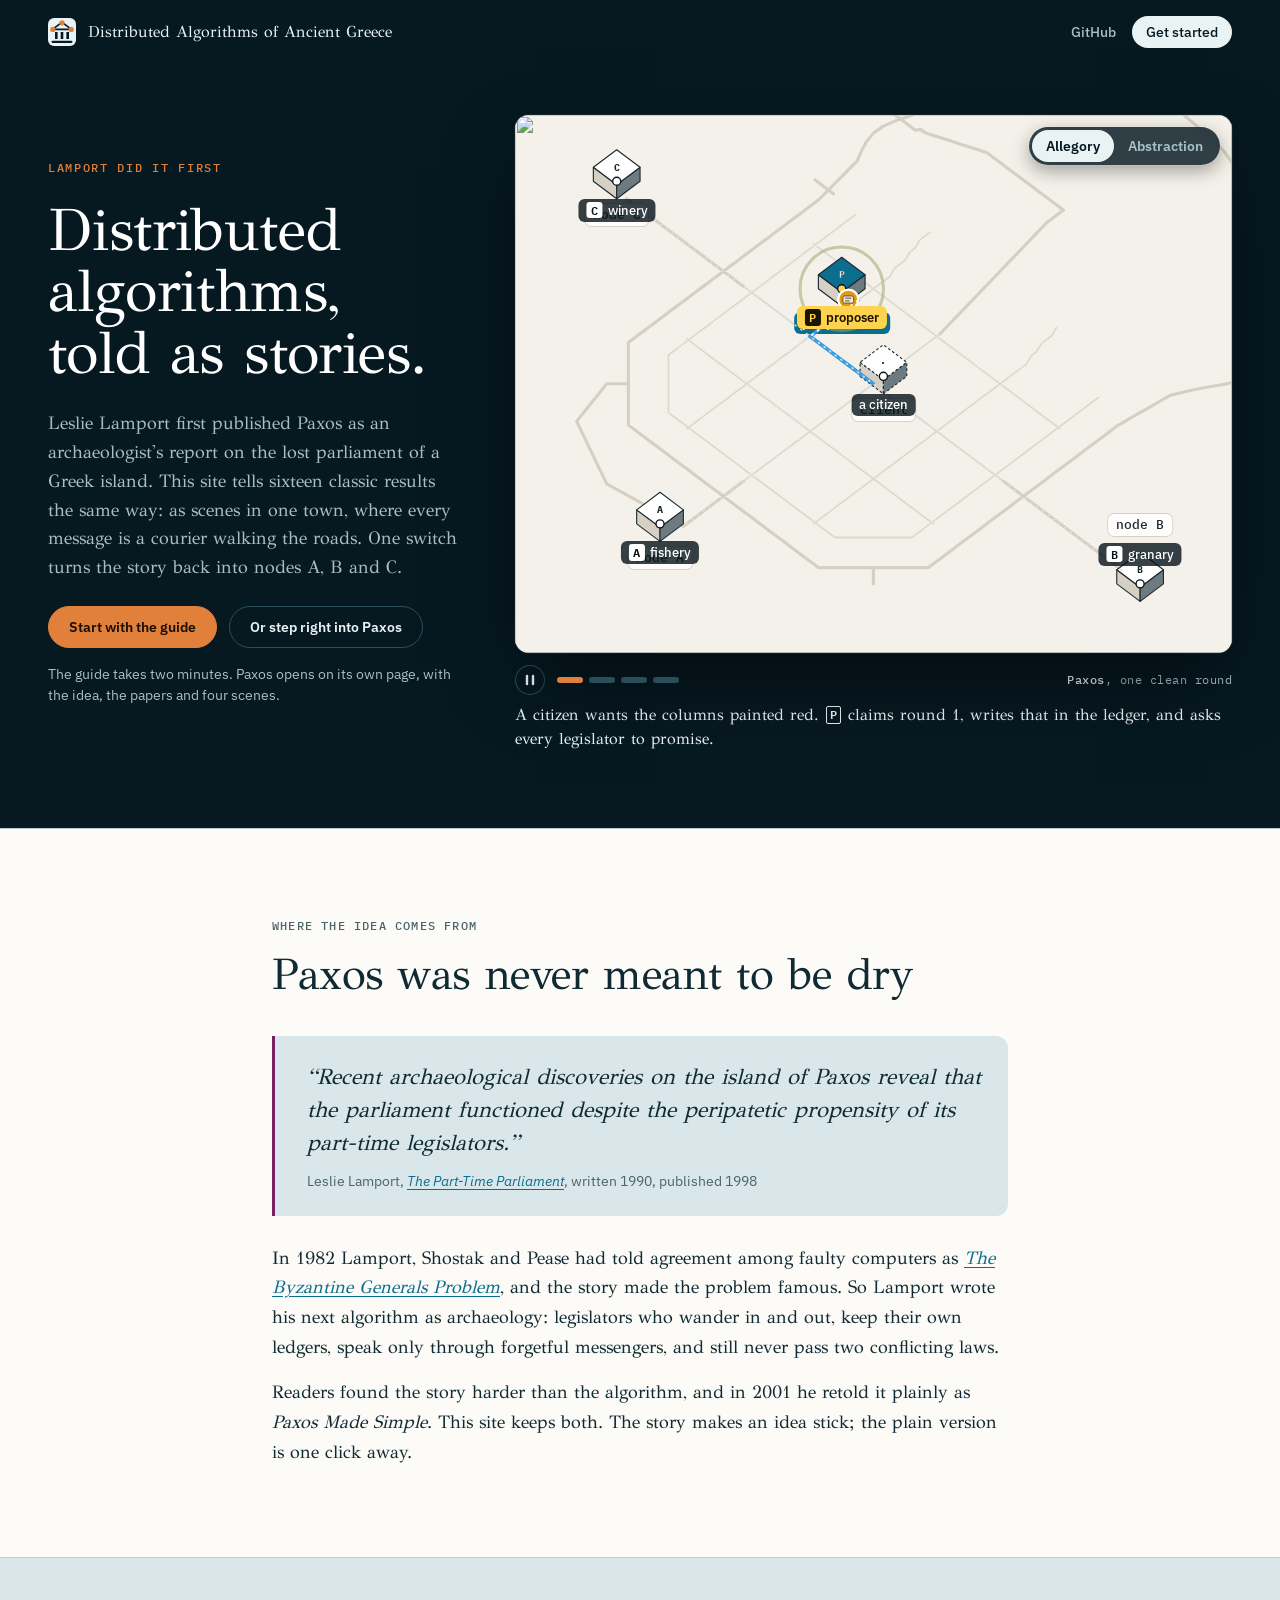
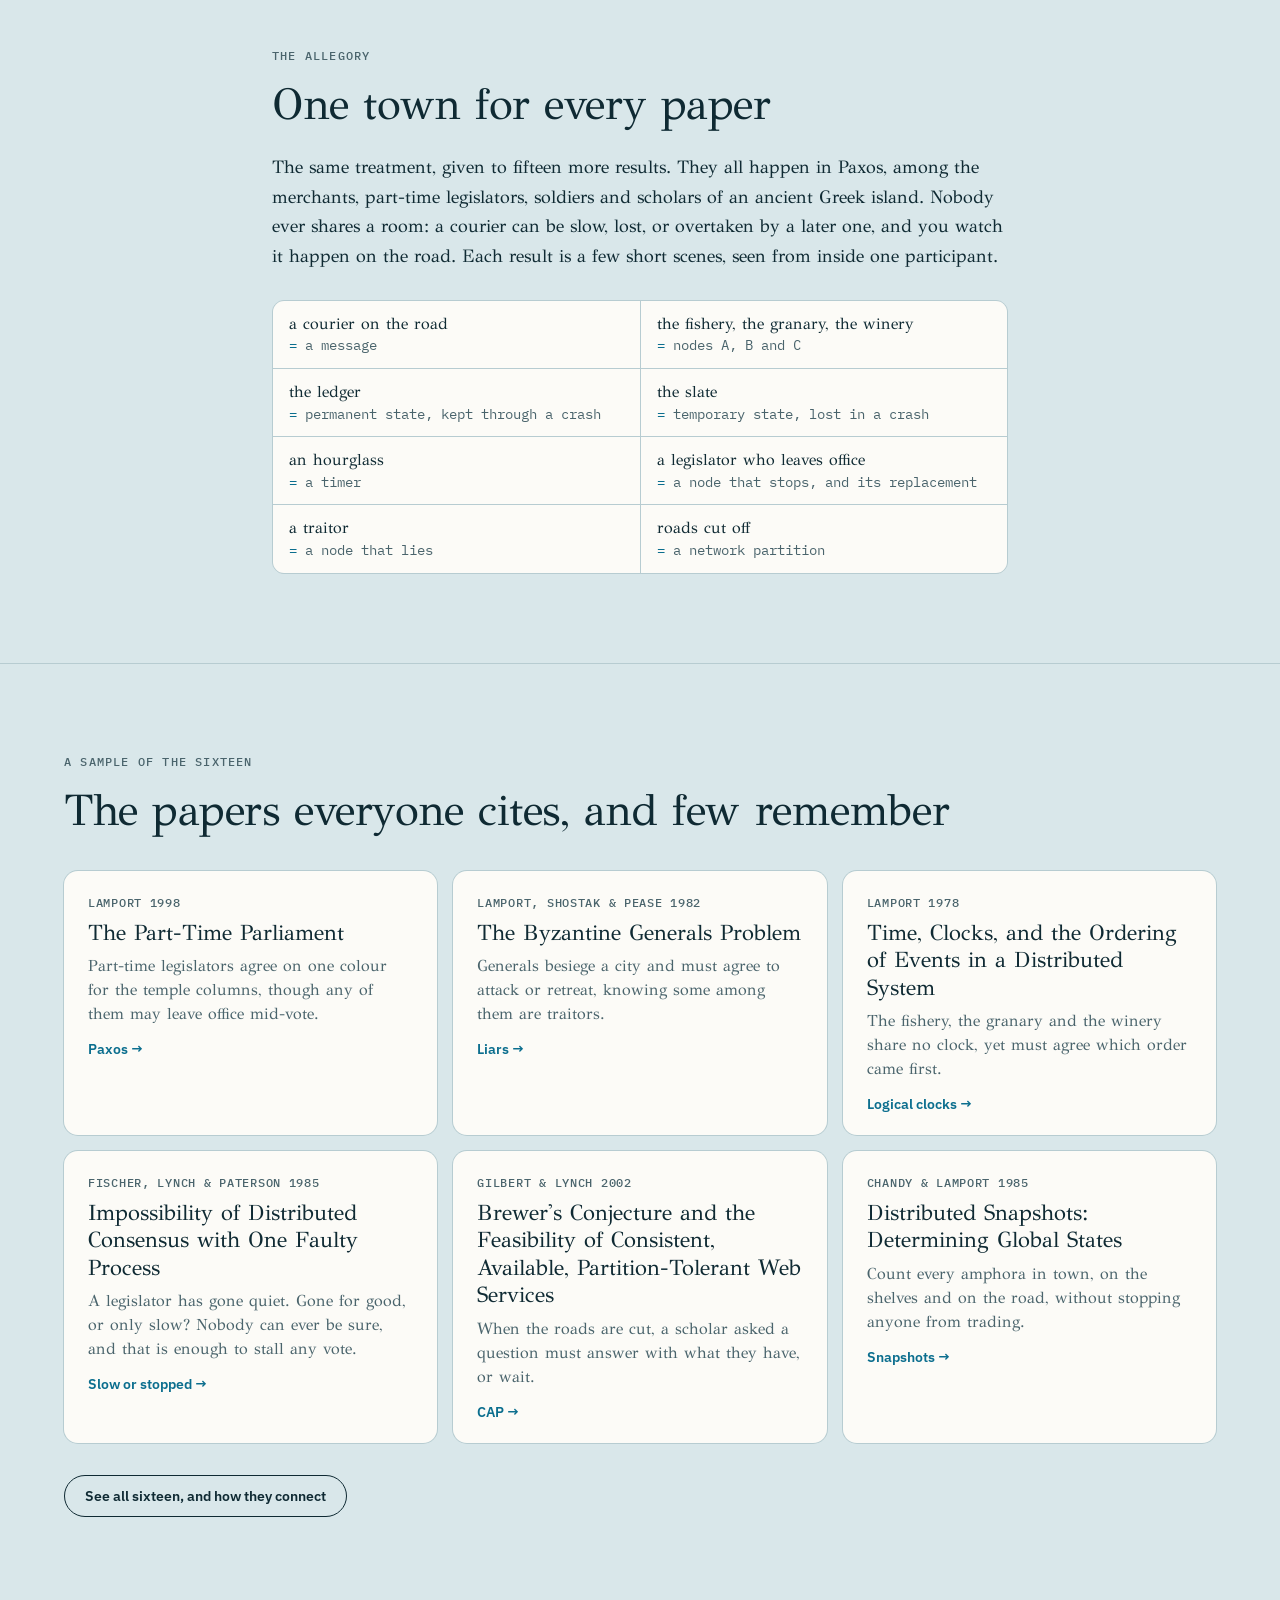
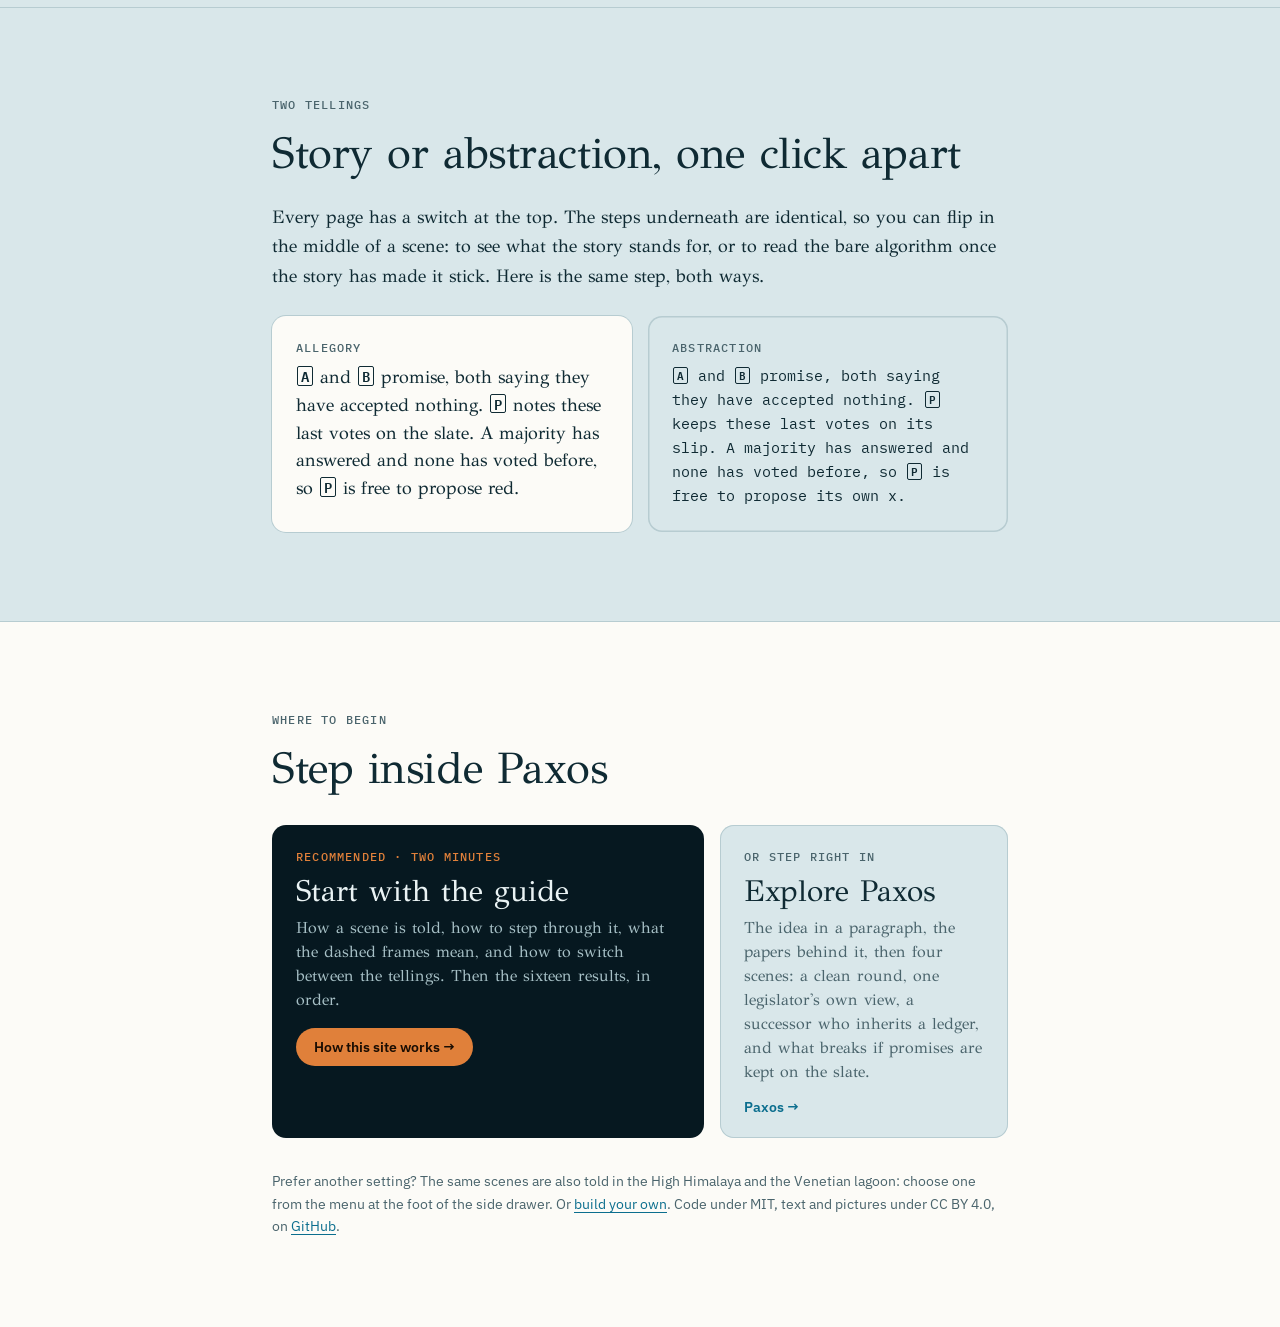
==== site/index.html @ a1e83c4b "Rename app/ to site/; the front-page and site notes in the README Co-Authored-By: Claude Sonnet 5.5 " ====
<!doctype html>
<html lang="en">
<head>
<meta charset="utf-8">
<meta name="viewport" content="width=device-width, initial-scale=1">
<title>Distributed Algorithms of Ancient Greece</title>
<meta name="description" content="Sixteen results from distributed computing, from logical clocks to Paxos, CAP and the Byzantine generals, each told twice: as scenes in an ancient Greek town where every message is a courier on the road, and as nodes A, B and C.">
<meta property="og:type" content="website">
<meta property="og:url" content="https://kikkupico.github.io/DAAG2/">
<meta property="og:title" content="Distributed Algorithms of Ancient Greece">
<meta property="og:description" content="Paxos, CAP, the Byzantine generals and thirteen more results, told as scenes in one Greek town, and again as nodes A, B and C. Same steps, two tellings.">
<meta property="og:image" content="https://images.detangled.dev/img/city-3d-1200.webp">
<meta property="og:image:width" content="1200">
<meta property="og:image:height" content="900">
<meta property="og:image:alt" content="A walled ancient Greek town seen from above: houses, temple, theatre and harbour">
<meta name="twitter:card" content="summary_large_image">
<link rel="icon" href="data:image/svg+xml,%3Csvg xmlns='http://www.w3.org/2000/svg' viewBox='0 0 32 32'%3E%3Crect width='32' height='32' rx='7' fill='%23123548'/%3E%3Cpath d='M16 5 L5 13 L27 13 Z' fill='none' stroke='%23f3e6cf' stroke-width='2' stroke-linejoin='round'/%3E%3Cg fill='%23e0803a'%3E%3Ccircle cx='16' cy='5.5' r='3'/%3E%3Ccircle cx='5.5' cy='13' r='3'/%3E%3Ccircle cx='26.5' cy='13' r='3'/%3E%3C/g%3E%3Cg fill='%23f3e6cf'%3E%3Crect x='8' y='16' width='3' height='8'/%3E%3Crect x='14.5' y='16' width='3' height='8'/%3E%3Crect x='21' y='16' width='3' height='8'/%3E%3Crect x='4' y='26' width='24' height='2.5' rx='1.25'/%3E%3C/g%3E%3C/svg%3E">
<meta name="claude:viewport-fit-sides" content="cover">
<link rel="preconnect" href="https://fonts.googleapis.com">
<link rel="preconnect" href="https://fonts.gstatic.com" crossorigin>
<link rel="stylesheet" href="https://fonts.googleapis.com/css2?family=GFS+Didot&family=IBM+Plex+Mono:ital,wght@0,400;0,500;0,600;1,400&family=IBM+Plex+Sans:wght@400;500;600&family=IBM+Plex+Serif:ital,wght@0,400;0,500;1,400&display=swap">
<link rel="stylesheet" href="css/base.css">
<link rel="stylesheet" href="css/scene.css">
<link rel="stylesheet" href="css/timeline.css">
<link rel="stylesheet" href="css/stage.css">
<link rel="stylesheet" href="css/compare.css">
<link rel="stylesheet" href="css/theater.css">
<link rel="stylesheet" href="css/home.css">
</head>
<body>
<div class="shell" id="shell" data-drawer="open">
  <aside class="drawer" id="drawer" aria-label="Contents">
    <div class="dhead">
      <button type="button" class="brand" data-key="home" title="The front page">
        <svg width="26" height="26" viewBox="0 0 32 32" aria-hidden="true"><rect class="b-tile" width="32" height="32" rx="7"/><path class="b-ped" d="M16 5 L5 13 L27 13 Z" fill="none" stroke-width="2" stroke-linejoin="round"/><g class="b-node"><circle cx="16" cy="5.5" r="3"/><circle cx="5.5" cy="13" r="3"/><circle cx="26.5" cy="13" r="3"/></g><g class="b-col"><rect x="8" y="16" width="3" height="8"/><rect x="14.5" y="16" width="3" height="8"/><rect x="21" y="16" width="3" height="8"/><rect x="4" y="26" width="24" height="2.5" rx="1.25"/></g></svg>
        <span id="brand">Distributed Algorithms of Ancient Greece</span>
      </button>
      <button type="button" class="dclose" data-drawer="close" aria-label="Close the menu"><svg width="16" height="16" viewBox="0 0 16 16" aria-hidden="true"><path d="M10 3L5 8l5 5" fill="none" stroke="currentColor" stroke-width="2" stroke-linecap="round" stroke-linejoin="round"/></svg></button>
    </div>
    <nav id="index" aria-label="Results and scenes"></nav>
    <div class="facets" id="facets"></div>
    <nav class="more" id="more" aria-label="Tools"></nav>
    <div class="alg" id="alg" hidden></div>
  </aside>
  <div class="scrim" data-drawer="close"></div>
  <div class="content">
    <div class="bar"><button type="button" class="dtog" id="dtog" data-drawer="toggle" aria-label="Menu" title="Menu" aria-controls="drawer" aria-expanded="true"><svg width="18" height="18" viewBox="0 0 18 18" aria-hidden="true"><path d="M2 4.5h14M2 9h14M2 13.5h14" stroke="currentColor" stroke-width="2" stroke-linecap="round"/></svg></button><span class="where" id="where"></span><div class="reg" role="group" aria-label="How the scenes are told"><button type="button" data-reg="isle">Allegory</button><button type="button" data-reg="plain">Abstraction</button></div></div>
<main id="main">
    <header class="paper" id="paper"></header>
    <section class="scene" id="scene"></section>
  </main>
  </div>
</div>

<script src="js/data/scenes.js"></script>
<script src="js/rows.js"></script>
<script src="js/data/papers.js"></script>
<script src="js/data/telling-text.js"></script>
<script src="js/data/scenes-extra.js"></script>
<script src="js/data/telling.js"></script>
<script src="js/data/plain.js"></script>
<script src="js/data/allegories.js"></script>
<script src="js/catalogue.js"></script>
<script src="js/state.js"></script>
<script src="js/allegory.js"></script>
<script src="js/text.js"></script>
<script src="js/stage.js"></script>
<script src="js/theater.js"></script>
<script src="js/pages.js"></script>
<script src="js/compare.js"></script>
<script src="js/intro.js"></script>
<script src="js/home.js"></script>
<script src="js/main.js"></script>
</body>
</html>
---- site/css/base.css ----
/* Layout: an index rail, then the scene as one lit column (the node) on a dim ground (the world it cannot see).
   Messages cross the column's edges. A second ink, --out, is reserved for what only an outside observer knows.
   Three voices from one type family: serif narrates, mono is what the machine holds and sends, sans is the page. */
:root {
  --ground: #e4e8ef; --room: #fbfcfe; --ink: #131a2e; --soft: #55607a; --line: #c6ccd9;
  --node: #2743d6; --node-wash: #dfe5fb; --on-node: #ffffff;
  --out: #c2144e; --out-wash: #fbe3eb; --on-out: #ffffff;
  --hred: #b3261e; --hblue: #1d4fb8;
  --serif: "IBM Plex Serif", Georgia, serif;
  --sans: "IBM Plex Sans", "Helvetica Neue", Arial, sans-serif;
  --mono: "IBM Plex Mono", ui-monospace, "SF Mono", Menlo, Consolas, monospace;
  /* one type scale: labels and marks, secondary text, the page's own text, reading text, the standfirst, then the two headings */
  --t-xs: 12px; --t-sm: 14px; --t-md: 16px; --t-lg: 18px; --t-xl: clamp(19px, 1.1vw + 14px, 22px);
  --t-h2: clamp(23px, 1.4vw + 16px, 30px); --t-h1: clamp(30px, 3vw + 16px, 44px);
  /* one spacing scale, in steps of four */
  --s1: 4px; --s2: 8px; --s3: 12px; --s4: 16px; --s5: 24px; --s6: 32px; --s7: 48px;
  --col: 46rem;         /* the one column every page is set in: bar, prose, pictures, cards and panels share its edges */
  --measure: 100%;      /* running text fills the column; at 46rem that is about 78 characters of reading text */
}
@media (prefers-color-scheme: dark) { :root:not([data-theme="light"]) {
  --ground: #0b0f1a; --room: #171d30; --ink: #e6e9f2; --soft: #98a2bb; --line: #2e3753;
  --node: #8fa3ff; --node-wash: #252f5c; --on-node: #0b0f1a;
  --out: #ff7198; --out-wash: #33141f; --on-out: #1d0810; --hred: #ff8a80; --hblue: #8ab4ff; color-scheme: dark;
} }
:root[data-theme="dark"] {
  --ground: #0b0f1a; --room: #171d30; --ink: #e6e9f2; --soft: #98a2bb; --line: #2e3753;
  --node: #8fa3ff; --node-wash: #252f5c; --on-node: #0b0f1a;
  --out: #ff7198; --out-wash: #33141f; --on-out: #1d0810; --hred: #ff8a80; --hblue: #8ab4ff; color-scheme: dark;
}
/* The telling: Aegean ground, marble room, Tyrian purple for what only the archaeologist knows, and a Greek Didot for the prose. */
:root[data-reg="isle"] {
  --ground: #d9e7ea; --room: #fcfbf7; --ink: #0f2a33; --soft: #4a646c; --line: #b7ccd1;
  --node: #0b6e8e; --node-wash: #d6ebf1; --on-node: #ffffff;
  --out: #7b1e62; --out-wash: #f3e1ee; --on-out: #ffffff;
  --serif: "GFS Didot", "IBM Plex Serif", Georgia, serif;
}
@media (prefers-color-scheme: dark) { :root[data-reg="isle"]:not([data-theme="light"]) {
  --ground: #071a20; --room: #10272e; --ink: #e3eef0; --soft: #93aeb5; --line: #25424a;
  --node: #5cc4e0; --node-wash: #143a47; --on-node: #071a20;
  --out: #e894d4; --out-wash: #32132b; --on-out: #1f0a1a;
} }
:root[data-reg="isle"][data-theme="dark"] {
  --ground: #071a20; --room: #10272e; --ink: #e3eef0; --soft: #93aeb5; --line: #25424a;
  --node: #5cc4e0; --node-wash: #143a47; --on-node: #071a20;
  --out: #e894d4; --out-wash: #32132b; --on-out: #1f0a1a;
}
:root[data-reg="isle"] :is(h1, h2, .brand, .point, .col h3, .pager button) { font-weight: 400; }
:root[data-reg="isle"] .mn .n1 { font-weight: 400; }
* { box-sizing: border-box; }
body { margin: 0; background: var(--ground); color: var(--ink); font: var(--t-md)/1.5 var(--sans); -webkit-font-smoothing: antialiased; }
button { font: inherit; color: inherit; background: none; border: 0; padding: 0; cursor: pointer; text-align: left; }
:focus-visible { outline: 2px solid var(--node); outline-offset: 2px; }
p, h1, h2, h3, dl, dd, ul, figure { margin: 0; }
.label { font: 500 var(--t-xs)/1.35 var(--mono); letter-spacing: .08em; text-transform: uppercase; color: var(--soft); }
.sr { position: absolute; width: 1px; height: 1px; overflow: hidden; clip-path: inset(50%); white-space: nowrap; }


/* page frame: a collapsible drawer, then the content. Open, the drawer takes a column on wide screens and overlays on narrow ones. */
.shell { --dw: 300px; display: grid; grid-template-columns: var(--dw) minmax(0, 1fr); transition: grid-template-columns .22s ease; }
.shell[data-drawer="closed"] { grid-template-columns: 0 minmax(0, 1fr); }
.content { min-width: 0; max-width: calc(var(--col) + 2 * var(--s6)); width: 100%; margin: 0 auto; padding-inline: var(--s6); }
.drawer { position: sticky; top: 0; height: 100vh; overflow-x: hidden; overflow-y: auto; scrollbar-width: thin; background: var(--room); border-right: 1px solid var(--line);
  padding: var(--s4) var(--s3) var(--s7); display: grid; gap: var(--s5); align-content: start; width: var(--dw); transition: transform .22s ease, visibility .22s; z-index: 30; }
.shell[data-drawer="closed"] .drawer { transform: translateX(-100%); visibility: hidden; }
.scrim { display: none; }
.dhead { display: flex; align-items: center; justify-content: space-between; gap: var(--s2); padding-left: var(--s2); min-height: 36px; }
.dclose { flex: none; width: 32px; height: 32px; display: grid; place-items: center; border-radius: 6px; color: var(--soft); }
.dclose:hover, .dtog:hover { background: var(--ground); color: var(--ink); }
.bar { position: sticky; top: 0; z-index: 20; display: flex; align-items: center; gap: var(--s3); background: var(--ground); height: 56px; }
.dtog { display: grid; place-items: center; width: 36px; height: 36px; margin-left: -9px; flex: none; border-radius: 6px; color: var(--soft); }
/* where you are: the result, a link back to its page, then the scene */
.where { min-width: 0; overflow: hidden; text-overflow: ellipsis; white-space: nowrap; font: var(--t-sm)/1.4 var(--sans); color: var(--soft); }
.where button { font-weight: 500; color: var(--ink); }
.where button:hover { text-decoration: underline; text-underline-offset: 3px; }
.where .sep { margin-inline: var(--s2); opacity: .6; }
.brand { display: flex; align-items: center; gap: var(--s3); font: 500 var(--t-md)/1.2 var(--serif); letter-spacing: -.005em; }
.brand svg { flex: none; width: 26px; height: 26px; }
/* the mark: a temple whose pediment is three nodes passing messages; the tile and the temple follow the theme, the nodes stay terracotta */
.brand .b-tile { fill: var(--ink); } .brand .b-ped { stroke: var(--room); } .brand .b-col { fill: var(--room); } .brand .b-node { fill: #e0803a; }
/* the two-way switches: one quiet track, the chosen side filled */
.bar .reg { margin-left: auto; flex: none; }
.reg { display: inline-flex; border-radius: 99px; padding: 3px; background: var(--room); box-shadow: inset 0 0 0 1px var(--line); }
.reg button { font: 500 var(--t-sm)/1 var(--sans); padding: 8px 14px; border-radius: 99px; color: var(--soft); }
.reg button:hover { color: var(--ink); }
.reg button[aria-pressed="true"] { background: var(--ink); color: var(--room); }

/* small lists of a term and its meaning */
.lexi { display: grid; grid-template-columns: fit-content(50%) minmax(0, 1fr); gap: var(--s1) var(--s5); font-size: var(--t-sm); line-height: 1.5; max-width: var(--measure); }
.lexi dt { font-weight: 500; } .lexi dd { color: var(--soft); } .lexi :is(dt, dd) { min-width: 0; overflow-wrap: anywhere; }
.customs { display: grid; grid-template-columns: repeat(auto-fit, minmax(min(100%, 210px), 1fr)); gap: var(--s4) var(--s6); padding: 0; list-style: none; }
.customs li { display: grid; gap: var(--s1); align-content: start; font-size: var(--t-sm); line-height: 1.5; }
.fine { font-size: var(--t-sm); line-height: 1.55; color: var(--soft); max-width: var(--measure); }

/* the index: results under their chapters, each result's scenes folded under it */
nav#index { display: grid; gap: var(--s5); }
.chap { display: grid; gap: 1px; }
.chap > .label { padding: 0 var(--s2) var(--s2); }
.pl { display: grid; grid-template-columns: minmax(0, 1fr) auto; gap: var(--s2); align-items: baseline; width: 100%; padding: 6px var(--s2); border-radius: 6px; font: 500 var(--t-sm)/1.4 var(--sans); }
.pl small { font: 400 var(--t-xs) var(--mono); color: var(--soft); }
.pl:hover, .sl:hover, .chev:hover { background: var(--ground); }
.pl[aria-pressed="true"] { background: var(--ink); color: var(--room); }
.pl[aria-pressed="true"] small { color: inherit; opacity: .75; }
.pl[aria-current] { font-weight: 600; }
.prow { display: grid; grid-template-columns: minmax(0, 1fr) 28px; align-items: stretch; }
.chev { display: grid; place-items: center; border-radius: 6px; color: var(--soft); }
.chev svg { transition: transform .15s ease; } .chev[aria-expanded="true"] svg { transform: rotate(90deg); }
.scl { list-style: none; margin: 2px 0 var(--s2) var(--s4); padding: 0 0 0 var(--s2); border-left: 1px solid var(--line); display: grid; gap: 1px; }
.sl { display: flex; justify-content: space-between; gap: var(--s2); align-items: baseline; width: 100%; padding: 5px var(--s2); border-radius: 6px; font: 400 var(--t-sm)/1.4 var(--sans); color: var(--soft); }
.sl[aria-pressed="true"] { background: var(--node-wash); color: var(--ink); font-weight: 500; }
.pg.off > .prow { opacity: .45; }
/* faceted filter: a quiet row of chips under the index's first entry */
.facets { display: grid; gap: var(--s2); padding-inline: var(--s2); }
.fhead { display: flex; justify-content: space-between; align-items: baseline; }
.fhead .link { margin: 0; font-size: var(--t-xs); }
.chips { display: flex; flex-wrap: wrap; gap: 6px; }
.chips button { display: inline-flex; gap: 6px; align-items: baseline; font: 400 var(--t-xs)/1.3 var(--sans); padding: 4px 10px; border: 1px solid var(--line); border-radius: 99px; color: var(--ink); }
.chips button b { font: 400 var(--t-xs) var(--mono); color: var(--soft); }
.chips button:hover { border-color: var(--node); }
.chips button.zero { opacity: .5; }
.chips button[aria-pressed="true"] { background: var(--ink); border-color: var(--ink); color: var(--room); }
.chips button[aria-pressed="true"] b { color: inherit; opacity: .75; }
.fnote { font: var(--t-xs)/1.4 var(--sans); color: var(--soft); }
.fnote b { color: var(--ink); }
.link { text-decoration: underline; text-underline-offset: 2px; font-weight: 500; margin-left: 6px; }
.link:hover { color: var(--node); }

main { min-width: 0; display: grid; grid-template-columns: minmax(0, 1fr); gap: var(--s6); align-content: start; padding-block: var(--s4) 96px; }

[hidden] { display: none !important; }

/* the menu of allegories, in the drawer: only there when the page holds more than one */
.alg { display: grid; gap: var(--s1); padding-inline: var(--s2); margin-top: auto; padding-top: var(--s4); border-top: 1px solid var(--line); }
.alg select { font: 500 var(--t-sm)/1.3 var(--sans); color: var(--ink); background: var(--room); border: 1px solid var(--line); border-radius: 8px; padding: 8px 10px; width: 100%; }
---- site/css/scene.css ----
/* the paper: its name, where it comes from, the idea, then three facts and the telling's words */
.paper { display: grid; grid-template-columns: minmax(0, 1fr); gap: var(--s5); }
h1 { font: 500 var(--t-h1)/1.1 var(--serif); letter-spacing: -.015em; text-wrap: balance; }
.phead { display: grid; grid-template-columns: minmax(0, 1fr); gap: var(--s2); }
.cite { display: flex; flex-wrap: wrap; gap: 2px var(--s5); font: var(--t-sm)/1.5 var(--sans); color: var(--soft); }
.idea { font: var(--t-xl)/1.5 var(--serif); max-width: var(--measure); text-wrap: pretty; }
.facts { display: grid; grid-template-columns: repeat(auto-fit, minmax(min(100%, 220px), 1fr)); gap: var(--s4) var(--s6); padding-top: var(--s5); border-top: 1px solid var(--line); }
.facts div { display: grid; gap: var(--s1); align-content: start; }
.facts dd { font-size: var(--t-sm); line-height: 1.55; }
.words { display: grid; gap: var(--s2); }

/* a result's own page: its scenes, each with its point */
.start { display: grid; grid-template-columns: minmax(0, 1fr); gap: var(--s5); justify-items: start; }
.toc { display: grid; grid-template-columns: minmax(0, 1fr); width: 100%; padding: 0; list-style: none; border-top: 1px solid var(--line); }
.toc button { display: grid; grid-template-columns: var(--s5) minmax(0, 1fr); gap: 2px var(--s2); width: 100%; padding: var(--s3) 0; border-bottom: 1px solid var(--line); }
.toc .n { grid-row: span 2; font: 500 var(--t-xs)/27px var(--mono); color: var(--soft); }
.toc .t { font: 500 var(--t-lg)/1.5 var(--serif); }
.toc .d { font-size: var(--t-sm); line-height: 1.5; color: var(--soft); max-width: var(--measure); }
.toc button:hover .t { text-decoration: underline; text-underline-offset: 3px; }

/* the scene */
.scene { display: grid; grid-template-columns: minmax(0, 1fr); gap: var(--s5); }
#scene { scroll-margin-top: 64px; }      /* the sticky bar is 56px; a jump to the scene stops with its title just below it */
.oc { flex: none; }
/* the scene's head: the title with its switches at the far end, then the point and the cast */
.scene-head { display: grid; gap: var(--s3); min-width: 0; }
.stitle { display: flex; flex-wrap: wrap; align-items: center; justify-content: space-between; gap: var(--s2) var(--s5); }
.stitle h2 { flex: 1 1 auto; min-width: 0; }
h2 { font: 500 var(--t-h2)/1.15 var(--serif); letter-spacing: -.01em; text-wrap: balance; }
/* the point: a standfirst under the title, larger than the text after it; its label is for screen readers only */
.point { font: var(--t-xl)/1.45 var(--serif); max-width: var(--measure); text-wrap: pretty; }
.point .label { position: absolute; width: 1px; height: 1px; overflow: hidden; clip-path: inset(50%); white-space: nowrap; }
.cast, .rule { font: var(--t-md)/1.55 var(--sans); color: var(--soft); max-width: var(--measure); }
.nd { display: inline-block; font: 600 .76em/1.3 var(--mono); font-style: normal; border: 1.2px solid currentColor; border-radius: 2px; padding: 0 3px; margin: 0 1px; vertical-align: .08em; }
/* what the scene is based on: the concept and its paper, as two labelled lines */
.basis { display: grid; gap: 2px; font: var(--t-sm)/1.5 var(--sans); }
.basis > div { display: grid; grid-template-columns: 5.5em minmax(0, 1fr); gap: var(--s2); align-items: baseline; }
.basis dd { max-width: var(--measure); } .basis dd:has(.arc) { max-width: none; }
.basis dd span { display: block; }
.basis cite { font-style: italic; }
/* the thread through a result's scenes: one phrase per scene with arrows between, this scene's in full ink, then where it all lands */
.arc { display: block; margin: 0; padding: 0; list-style: none; color: var(--soft); }
.arc li { display: inline; }
.arc li + li::before { content: "\2192"; margin: 0 .45em; }
.arc button { display: inline; font: inherit; color: inherit; text-align: left; }
.arc button:hover { text-decoration: underline; text-underline-offset: 3px; }
.arc button[aria-current] { color: var(--ink); font-weight: 600; }
.arc .fin { font-style: italic; }
/* what the scenes add up to */
.sum { display: grid; gap: var(--s3); width: 100%; }
.end .sum { margin-top: var(--s3); padding-top: var(--s4); border-top: 1px solid var(--line); }
.sum .label { font: 500 var(--t-xs)/1.35 var(--mono); }
.sum ul { display: grid; gap: var(--s2); margin: 0; padding: 0; list-style: none; max-width: var(--measure); }
.sum li { display: grid; grid-template-columns: 14px minmax(0, 1fr); gap: 0 var(--s2); align-items: baseline; }
.sum li button { justify-self: start; text-align: left; font: 500 var(--t-md)/1.45 var(--serif); }
.sum li button:hover { text-decoration: underline; text-underline-offset: 3px; }
.sum li span { grid-column: 2; font: var(--t-sm)/1.5 var(--sans); color: var(--soft); }
.sum .together { font: var(--t-lg)/1.5 var(--serif); max-width: var(--measure); text-wrap: pretty; }
.sum .together .label { display: block; margin-bottom: var(--s1); }
.ctl { display: flex; max-width: 100%; flex-wrap: wrap; gap: var(--s2) var(--s4); align-items: center; }
.btn.sm { padding: 9px 14px; font-size: var(--t-sm); font-weight: 500; border-width: 1px; border-color: var(--line); background: var(--room); }

/* the scene at a glance: one dot per step */
.strip { display: grid; gap: var(--s3); padding: var(--s4); background: var(--room); border-radius: 12px; }
.sgs { display: flex; flex-wrap: wrap; gap: var(--s3) var(--s5); }
.sg { display: grid; gap: var(--s2); align-content: start; }
.dots { display: flex; flex-wrap: wrap; gap: 8px 16px; padding: 0 9px; }
.sd { position: relative; flex: none; width: 26px; height: 26px; border-radius: 50%; display: grid; place-items: center; text-align: center; font: 600 var(--t-xs)/1 var(--mono); border: 1.5px solid var(--soft); color: var(--soft); }
.sd.t { border: 2px dotted var(--ink); color: var(--ink); }
.sd.p { background: var(--ink); border-color: var(--ink); color: var(--room); }
.sd.on { box-shadow: 0 0 0 2px var(--room), 0 0 0 4px var(--out); }
.sd.r::before, .sd.s::after { content: ""; position: absolute; top: 50%; width: 8px; height: 2px; margin-top: -1px; background: var(--ink); }
.sd.r::before { right: calc(100% + 2px); } .sd.s::after { left: calc(100% + 2px); }
button.sd:hover { outline: 2px solid var(--node); outline-offset: 2px; }
.skey { display: flex; flex-wrap: wrap; gap: 6px 18px; font: var(--t-xs)/1.4 var(--sans); color: var(--soft); }
.skey span { display: inline-flex; align-items: center; gap: 7px; }
.skey .sd { width: 12px; height: 12px; }
.skey .sd.r { margin-left: 10px; } .skey .sd.s { margin-right: 10px; }
@media (prefers-reduced-motion: no-preference) { .core.hit { animation: hit 1.4s ease; } @keyframes hit { from { background: var(--node-wash); } } }

/* two scenes side by side */
.cmp { display: grid; grid-template-columns: repeat(auto-fit, minmax(min(100%, 340px), 1fr)); gap: var(--s5); align-items: start; }
.col { display: grid; gap: var(--s3); min-width: 0; align-content: start; }
.col h3 { font: 500 var(--t-xl)/1.2 var(--serif); display: flex; gap: var(--s2); align-items: center; }
.col .point { font-size: var(--t-md); }
.cmpnote { font: var(--t-lg)/1.5 var(--serif); max-width: var(--measure); }
.dv { display: inline-block; margin-bottom: var(--s2); font: 600 var(--t-xs)/1 var(--mono); letter-spacing: .08em; text-transform: uppercase; padding: 4px 6px; border-radius: 3px; background: var(--ink); color: var(--room); }
.tlw { container-type: inline-size; min-width: 0; }

/* the map */
.map { display: grid; gap: var(--s6); }
.map .intro, .map .sect { display: grid; gap: var(--s4); justify-items: start; }
.map .intro { gap: var(--s5); }
.map .sect > * { width: 100%; }
.mapbox { overflow-x: auto; background: var(--room); border-radius: 12px; padding: var(--s4); }
.mapbox svg { display: block; width: 100%; min-width: 680px; height: auto; }
.mn { cursor: pointer; }
.mn rect { fill: var(--ground); stroke: var(--line); stroke-width: 1.5; }
.mn:hover rect, .mn:focus-visible rect { fill: var(--node-wash); stroke: var(--node); }
.mn .n1 { font: 600 17px var(--serif); fill: var(--ink); } .mn .n2 { font: 13px var(--mono); fill: var(--soft); }
.me { stroke: var(--soft); stroke-width: 1.5; fill: none; } .mh { fill: var(--soft); }
.ml { font: 14px var(--sans); fill: var(--soft); }

/* the introduction: running text in the narrating serif, under the map's own section frame */
.about .sect { gap: var(--s3); }
.about .sect h2 { font: 500 var(--t-h2)/1.2 var(--serif); letter-spacing: -.01em; text-wrap: balance; }
.about .sect > p:not(.label), .about .guide, .about .fork p:not(.label) { font: var(--t-lg)/1.6 var(--serif); max-width: var(--measure); text-wrap: pretty; }
.about .customs { margin-block: var(--s2); padding: var(--s4); background: var(--room); border-radius: 12px; }
.about .ctl { display: flex; flex-wrap: wrap; gap: var(--s3); }
.about a { color: var(--node); text-decoration: underline; text-underline-offset: 3px; }
.about a:hover { color: var(--ink); }
.about cite { font-style: italic; }
.about .hero { width: 100%; display: grid; gap: var(--s2); }
.about .hero img { display: block; width: 100%; height: auto; aspect-ratio: 4 / 3; object-fit: cover; border-radius: 12px; background: var(--room); }
.about .hero figcaption { font: var(--t-sm)/1.5 var(--sans); color: var(--soft); }
.about .guide { margin: 0; padding-left: 1.4em; display: grid; gap: var(--s3); }
.about .guide b { font-weight: 500; }
.about .sys { max-width: var(--measure); }
.about .fork { display: grid; gap: var(--s3); padding: var(--s5); border: 1.5px dashed var(--line); border-radius: 12px; }
/* the drawer's last entry: the tool that works across results */
.more { display: grid; gap: 1px; }
.more > .label { padding: 0 var(--s2) var(--s2); }

.about .skins { display: grid; grid-template-columns: repeat(2, minmax(0, 1fr)); gap: var(--s3); margin-block: var(--s2); }
.about .skins figure { margin: 0; display: grid; gap: var(--s1); align-content: start; }
.about .skins img { display: block; width: 100%; height: auto; aspect-ratio: 4 / 3; object-fit: cover; border-radius: 8px; background: var(--room); }
.about .skins figcaption { font: var(--t-sm)/1.4 var(--sans); color: var(--soft); }
/* the link to the repository: in the drawer, and at the foot of the introduction */
.more > .label ~ .label { margin-top: var(--s4); }
.pl.ext { color: inherit; text-decoration: none; }
.about .src { font: var(--t-sm)/1.6 var(--sans); color: var(--soft); max-width: var(--measure); }
/* four cards go two by two, never three and an orphan */
.customs:has(> li:nth-child(4):last-child) { grid-template-columns: repeat(auto-fit, minmax(min(100%, 260px), 1fr)); }
---- site/css/timeline.css ----
/* timeline: three lanes. The middle one is the node. */
.tl { display: grid; grid-template-columns: minmax(0, 5fr) minmax(0, 8fr) minmax(0, 5fr); }
.lane-h { padding: 0 14px 8px; align-self: end; }
.lane-h.l { grid-column: 1; text-align: right; } .lane-h.r { grid-column: 3; }
.band { grid-column: 2; background: var(--room); position: relative; }
.mid-h { border-radius: 12px 12px 0 0; padding: var(--s4) 20px var(--s3); display: grid; gap: var(--s1); }
.mid-h b { font: 600 var(--t-sm)/1.4 var(--sans); }
.legend { font: var(--t-xs)/1.5 var(--sans); color: var(--soft); display: flex; flex-wrap: wrap; gap: 2px 14px; }
.legend span { padding-left: 8px; border-left: 3px solid var(--ink); }
.legend span + span { border-left: 3px dotted var(--soft); }
.ph, .core, .end { border-top: 1px solid var(--line); padding: var(--s4) 20px 20px 60px; }
.ph::before, .core::before, .end::before { content: ""; position: absolute; left: 28px; top: 0; bottom: 0; width: 2px; background: var(--node); }
.end::before { bottom: auto; height: 22px; }
.ph { background: var(--node-wash); padding-block: var(--s3); display: flex; flex-wrap: wrap; gap: 2px 12px; align-items: baseline; }
.ph b { font: 600 var(--t-sm)/1.4 var(--sans); }
.ph i { font: var(--t-sm)/1.4 var(--sans); color: var(--soft); }
.tm { position: absolute; left: 16px; top: 16px; width: 26px; height: 26px; border-radius: 50%; background: var(--node); color: var(--on-node); font: 600 var(--t-xs)/26px var(--mono); text-align: center; }
.end .tm { background: var(--room); box-shadow: inset 0 0 0 2px var(--node); }
.say { font: var(--t-lg)/1.5 var(--serif); max-width: var(--measure); text-wrap: pretty; }

.state { display: grid; gap: var(--s2); margin-top: var(--s3); }
.grp { display: grid; grid-template-columns: max-content minmax(0, 1fr); gap: 3px 14px; padding: 4px 0 4px 12px; border-left: 2px solid var(--ink); font: var(--t-sm)/1.6 var(--mono); font-variant-numeric: tabular-nums; }
.grp.temp { border-left: 2px dotted var(--soft); }
.grp .label { grid-column: 1 / -1; }
.kv { display: contents; }
.k { color: var(--soft); }
.v { min-width: 0; overflow-wrap: anywhere; }
.rest { font: var(--t-xs)/1.5 var(--mono); color: var(--soft); }
.rest > summary { cursor: pointer; overflow-wrap: anywhere; }
.rest > summary:hover { color: var(--ink); }
.rest .grp { margin-top: 8px; }
.kv.chg .cur { font-weight: 600; background: var(--node-wash); box-shadow: 0 0 0 3px var(--node-wash); border-radius: 2px; }
.was { display: inline-block; margin-left: 12px; font-size: var(--t-xs); font-style: italic; color: var(--soft); }

/* marks inside values and messages */
.val { display: inline-grid; place-items: center; width: 1.55em; height: 1.55em; border-radius: 50%; font: 600 .92em/1 var(--mono); vertical-align: -.2em; }
.val.vx { background: var(--ink); color: var(--room); }
.val.vy { box-shadow: inset 0 0 0 1.5px var(--ink); }
.hue { font-weight: 600; white-space: nowrap; } .hue::before { content: ""; display: inline-block; width: .72em; height: .72em; border-radius: 50%; margin-right: .3em; background: currentColor; }
.hred { color: var(--hred); } .hblue { color: var(--hblue); }
.rnd { padding: 0 4px; border: 1px solid currentColor; border-radius: 3px; font-weight: 600; }
.stamp { font-weight: 600; color: var(--node); }
.tag { font-size: .85em; color: var(--soft); margin-left: 2px; }
.nil { color: var(--soft); }
.vec { display: inline-flex; vertical-align: -.25em; border: 1px solid var(--ink); border-radius: 3px; overflow: hidden; line-height: 1.45; font-weight: 500; }
.vec i { font-style: normal; padding: 0 5px; min-width: 1.6em; text-align: center; }
.vec i + i { border-left: 1px solid var(--ink); }
.vec i.on { background: var(--ink); color: var(--room); }
.vec i.on + i.on { border-left-color: var(--room); }
.vec b { font-weight: 400; font-size: .82em; opacity: .7; margin-right: 3px; }
.log { display: inline-flex; flex-wrap: wrap; gap: 4px; }
.log i { font-style: normal; display: inline-grid; justify-items: center; padding: 2px 8px 3px; border: 1px solid var(--ink); border-radius: 3px; line-height: 1.25; font-weight: 600; }
.log small { font-size: var(--t-xs); font-weight: 400; color: var(--soft); }
.log i.new { background: var(--node-wash); border-color: var(--node); }
.log i.gone { border-style: dashed; color: var(--soft); text-decoration: line-through; font-weight: 400; }

/* messages */
.in, .outb { display: grid; gap: var(--s2); align-content: start; padding: 20px 0 var(--s3); }
.in { grid-column: 1; justify-items: end; } .outb { grid-column: 3; justify-items: start; }
.m { display: flex; align-items: center; gap: 8px; max-width: 100%; font: var(--t-sm)/1.45 var(--mono); }
.mb { display: flex; flex-wrap: wrap; align-items: center; gap: 3px 7px; min-width: 0; }
.in .mb { justify-content: flex-end; text-align: right; }
.who { flex: none; display: inline-grid; place-items: center; min-width: 24px; height: 24px; padding: 0 5px; border: 1.5px solid var(--ink); border-radius: 3px; background: var(--room); font: 600 var(--t-xs)/1 var(--mono); }
.who.ext { border: 1.5px dashed var(--soft); background: transparent; color: var(--soft); font-weight: 500; }
.txt { min-width: 0; overflow-wrap: anywhere; }
.who + .who { margin-left: -3px; }
.who.lw { border: 1.5px dashed var(--out); color: var(--out); text-decoration: line-through; }
.again { font: var(--t-sm)/1.4 var(--sans); color: var(--soft); }
.card { display: inline-flex; flex-wrap: wrap; align-items: center; gap: 3px 0; }
.card b { font-weight: 600; margin-right: 8px; }
.card > span { padding: 0 8px; border-left: 1px solid var(--soft); }
.in .card { justify-content: flex-end; }
.wire { flex: none; width: 38px; height: 1.5px; background: var(--ink); position: relative; }
.wire::after { content: ""; position: absolute; right: -1px; top: 50%; transform: translateY(-50%); border: 5px solid transparent; border-right: 0; border-left: 8px solid var(--ink); }
.m.timer .wire, .m.nothing .wire { background: repeating-linear-gradient(90deg, var(--soft) 0 3px, transparent 3px 7px); }
.m.timer .wire::after { border-left-color: var(--soft); }
.m.nothing .wire::after { display: none; }
.losttag { font: 600 var(--t-xs)/1 var(--mono); letter-spacing: .08em; text-transform: uppercase; color: var(--out); border: 1.2px dashed var(--out); border-radius: 3px; padding: 3px 5px; }
.m.lost .wire { background: repeating-linear-gradient(90deg, var(--out) 0 4px, transparent 4px 8px); width: 30px; margin-right: 8px; }
.m.lost .wire::after { border: 0; content: "\2715"; right: -11px; font: 700 12px/1 var(--sans); color: var(--out); }
.m.lost .txt { text-decoration: line-through; text-decoration-color: var(--out); }

/* the end of every timeline */
.end { border-radius: 0 0 12px 12px; display: grid; gap: var(--s3); justify-items: start; }
.end p { font: var(--t-lg)/1.5 var(--serif); max-width: var(--measure); }
.verdict { display: inline-flex; align-items: center; gap: 8px; font: 600 var(--t-md)/1.3 var(--sans); color: var(--out); }
.btn { font: 600 var(--t-sm)/1 var(--sans); padding: 11px 18px; border-radius: 99px; border: 1.5px solid var(--ink); }
.btn:hover { background: var(--ink); color: var(--room); }
.btn.go-out { background: var(--out); border-color: var(--out); color: var(--on-out); }
.btn.go-out:hover { filter: brightness(1.1); }
/* the world view, set into the telling: the second ink inside a dashed frame, under an eye and a line saying whose sight it lies beyond.
   Nothing the node holds or handles is ever drawn this way. */
.sys { display: grid; gap: var(--s1); justify-items: start; max-width: var(--measure); padding: var(--s2) var(--s3) var(--s3); border: 1.5px dashed var(--out); border-radius: 8px; background: var(--out-wash); color: var(--out); }
.sys .sys-h { display: flex; flex-wrap: wrap; align-items: center; gap: 2px 8px; max-width: none; font: 600 var(--t-xs)/1.5 var(--mono); letter-spacing: .08em; text-transform: uppercase; }
.sys-h .eye { flex: none; }
.sys-h b { font-weight: 600; }
.sys-h > span { font: 400 var(--t-sm)/1.5 var(--sans); letter-spacing: 0; text-transform: none; }
.sys p { font: var(--t-md)/1.5 var(--serif); }
.sys p.verdict { font: 600 var(--t-md)/1.3 var(--sans); }
.outb .sys { margin: 4px 0 0 16px; max-width: 44ch; }

.pager { display: flex; flex-wrap: wrap; justify-content: space-between; gap: var(--s4); margin-top: var(--s5); padding-top: var(--s5); border-top: 1px solid var(--line); }
.pager button { display: grid; gap: var(--s1); font: 500 var(--t-lg)/1.3 var(--serif); max-width: 100%; }
.pager button:last-child { text-align: right; margin-left: auto; }
.pager button:hover span:last-child { text-decoration: underline; text-underline-offset: 3px; }

@media (max-width: 1099px) {
  .shell, .shell[data-drawer="closed"] { grid-template-columns: minmax(0, 1fr); }
  .drawer { position: fixed; left: 0; top: 0; bottom: 0; width: min(320px, 88vw); box-shadow: 0 0 40px rgb(0 0 0 / .25); }
  .scrim { display: block; position: fixed; inset: 0; background: rgb(0 0 0 / .4); z-index: 25; transition: opacity .2s; }
  .shell[data-drawer="closed"] .scrim { opacity: 0; pointer-events: none; }
  .content { padding-inline: var(--s4); }
  .dtog { margin-left: -6px; }
}
@media (prefers-reduced-motion: reduce) { .shell, .drawer, .chev svg { transition: none; } }
@container (max-width: 720px) {
  .tl { grid-template-columns: minmax(0, 1fr); }
  .tl > * { grid-column: 1; }
  .lane-h.l, .lane-h.r, .in:empty, .wire { display: none; }
  .outb:not(:has(.m, .sys)) { display: none; }
  .outb:empty { display: none; }
  .band { border-radius: 8px; border-top: 0; }
  .mid-h { margin-bottom: 4px; }
  .ph { margin-top: 14px; }
  .ph::before, .end::before { display: none; }
  .ph { padding-left: 20px; }
  .in, .outb { justify-items: start; padding: 16px 0 6px 6px; }
  .outb { padding: 8px 0 2px 6px; }
  .in .mb { justify-content: flex-start; text-align: left; }
  .m { align-items: flex-start; }
  .m .sr { position: static; flex: none; width: auto; height: auto; overflow: visible; clip-path: none; color: var(--soft); line-height: 24px; }
  .outb .sys { margin-left: 0; max-width: none; }
  .end { margin-top: 14px; }
}
---- site/css/stage.css ----
/* the stage: the island picture with couriers on its roads */
.stage { position: relative; margin: 0 0 18px; border: 1px solid var(--line); border-radius: 8px; overflow: hidden; background: var(--room); }
.stage .stw { overflow-x: auto; }
.stage .stg { position: relative; min-width: 620px; }
.stage img { display: block; width: 100%; height: auto; }
.stage svg { position: absolute; inset: 0; width: 100%; height: 100%; }
.stage text { font: 600 15px/1 var(--sans); fill: #fff; paint-order: stroke; stroke: #06131a; stroke-width: 4px; stroke-linejoin: round; }
.stage .pl.me text { fill: #ffe9a8; }
.stage .dec { stroke: #fff; stroke-width: 2.5; fill: #888; } .stage .dec.dred { fill: #c0281c; } .stage .dec.dblue { fill: #1d4fc4; }
.stage .stv { position: relative; } .stage .stv > * { min-width: 0; } .stage .stw { max-width: 100%; contain: inline-size; } .stepbar, .stepbar .sgs { min-width: 0; }      /* the wide picture scrolls inside its frame; it must not widen the page */      /* the picture's frame: a corner close-up sits on it, not on the scrolling picture or the caption */

@media (max-width: 640px) {
  .stage .stv { display: flex; flex-direction: column; }
}/* the stepper: pinned to the top of the screen while its scene's timeline is on screen */
.stepbar { position: sticky; top: 52px; z-index: 6; margin: 0 0 var(--s4); display: flex; align-items: center; gap: var(--s3) var(--s4); flex-wrap: wrap; padding: var(--s3); border: 1px solid var(--line); }
.stepbar .sgs { flex: 1; min-width: 0; }
.stepbar .arrow { flex: none; width: 36px; height: 36px; padding: 0; display: grid; place-items: center; line-height: 0; }
.stepbar .arrow svg { display: block; }
.stepbar .arrow[disabled] { opacity: .35; }
.stepbar .sctl { flex: 1 1 100%; min-width: 0; display: flex; align-items: center; flex-wrap: wrap; gap: var(--s2) var(--s4); }
.stepbar .sfoot { flex: 1 1 100%; display: flex; align-items: center; flex-wrap: wrap; gap: 6px 14px; padding-left: 48px; }
.stepbar .skey { flex: 1 1 auto; }
/* the picture rides at the top of the stepper box; the stepper sits below it, in reach of a thumb, on one scrolling line */
.stepbar .pict { flex: 1 1 100%; min-width: 0; }
.stepbar .stage { margin: 0; }
.stepbar .stv { max-width: calc(40vh * var(--ar, 2)); margin-inline: auto; }      /* capped by width, so the box never outgrows the screen */

.stage { margin-bottom: 12px; }
/* the Abstraction register's diagram: the island's layout without the island */
.stage.abs .stg { min-width: 520px; }
.stage.abs svg { position: static; display: block; width: 100%; height: auto; }
.stage.abs text { font: 600 14px/1 var(--mono); fill: var(--ink); stroke: var(--room); stroke-width: 4px; paint-order: stroke; stroke-linejoin: round; }

/* the city stage: the picture is the svg itself, cropped by its viewBox; sizes are in em of the svg's font-size, which scales with the crop */
.stage.city .stg { min-width: 0; }      /* the whole picture, sized to the room left on screen; its labels scale up when it is small */
.stage.city svg { position: static; display: block; width: 100%; height: auto; cursor: pointer; }
.stage.city .baked > svg { position: absolute; inset: 0; width: 100%; height: 100%; will-change: transform; }      /* the messengers on a layer of their own, so moving them never repaints the picture beneath */
.stage.city .baked { cursor: pointer; }
.stage.city text { font: 600 1em/1 var(--sans); stroke-width: .28em; }
.stage.city .cpl .pin { fill: #fff; stroke: #06131a; stroke-width: .14em; }
.stage.city .cpl.me .pin { fill: #ffd34d; } .stage.city .cpl.me text { fill: #ffe9a8; }
.stage.city .way { fill: none; stroke: #fff; stroke-width: .16em; stroke-dasharray: .05em .55em; stroke-linecap: round; opacity: .8; }
.stage.city .trail { fill: none; stroke-width: .42em; stroke-linecap: round; stroke-linejoin: round; opacity: .8; }
.stage.city .in .trail { stroke: #1f77b4; } .stage.city .out .trail { stroke: #e39a12; } .stage.city .lost .trail { stroke: #d6336c; }
.stage.city .mx circle { stroke: #fff; stroke-width: 2.2; } .stage.city .in .mx circle { fill: #1f77b4; } .stage.city .out .mx circle { fill: #e39a12; } .stage.city .lost .mx circle { fill: #d6336c; }
.stage.city .mx .sh { fill: rgba(0,0,0,.28); }
.stage.city .mx rect.scroll { fill: #f6ecd2; stroke: #5a4630; stroke-width: 1; } .stage.city .mx path.scroll { fill: none; stroke: #5a4630; stroke-width: 1.1; }
.stage.city .xx { font-size: 1.6em; fill: #ff7aa8; }
.stage.city .pulse { fill: none; stroke: #ffd34d; stroke-width: .3em; }
.stage .replay { position: absolute; right: 10px; top: 10px; z-index: 3; display: inline-flex; align-items: center; justify-content: center; width: 28px; height: 28px; padding: 0; border: 1px solid var(--line); border-radius: 50%; background: var(--room); color: var(--ink); font: 600 var(--t-xs)/1 var(--sans); cursor: pointer; box-shadow: 0 2px 8px rgba(0,0,0,.25); }
.stage .replay svg, .stage.city .replay svg { position: static; display: block; width: 15px; height: 15px; cursor: inherit; }
.stage .replay:hover { background: var(--line); }

/* the player: the stepper and picture are the scene's main view, and the panel under them shows the chosen step */
.player { display: grid; gap: var(--s4); }
.player .stepbar { position: static; margin: 0; }
.player .panel .band.core.solo { border-radius: 0 0 10px 10px; }
.player .panel .band.core, .player .panel .band.end { animation: panel-in .25s ease-out; }
@keyframes panel-in { from { opacity: 0; transform: translateY(4px); } }
@media (prefers-reduced-motion: reduce) { .player .panel .band.core, .player .panel .band.end { animation: none; } }
.sd.fin { border-color: var(--node); color: var(--node); }
.sd.fin svg { display: block; }
.stepbar .panel { flex: 1 1 100%; min-width: 0; }
/* in the panel the step's own text takes the width; what arrives and what leaves take only what they need */
@container (min-width: 721px) { .panel .tl { grid-template-columns: fit-content(32%) minmax(0, 1fr) fit-content(32%); } }
.stepbar .panel { padding-inline: 4px; }
.panel .band { background: none; border-top: 0; border-radius: 0; }
.panel .band.ph { background: var(--node-wash); border-radius: 6px; }
.panel .in { padding-right: 4px; } .panel .outb { padding-left: 4px; }
/* the panel: the step in words across the width, then a strip that reads arrives, then what is kept, then leaves */
.panel .sp { display: grid; gap: var(--s3); padding: var(--s2) var(--s2) var(--s1); animation: panel-in .25s ease-out; }
@media (prefers-reduced-motion: reduce) { .panel .sp { animation: none; } }
.panel .sp-ph { font: 500 var(--t-xs)/1.35 var(--mono); letter-spacing: .08em; text-transform: uppercase; color: var(--soft); }
.panel .sp-ph b { font-weight: 500; }
.panel .sp-ph i { font: var(--t-sm)/1.4 var(--sans); letter-spacing: 0; text-transform: none; margin-left: var(--s2); }
.panel .fst .state { margin-top: 0; }
.panel .end { padding: var(--s2) var(--s2) var(--s1); } .panel .end::before, .panel .end .tm { display: none; }
.stepbar .panel { container-type: inline-size; }
/* always three columns, so what arrives and what leaves are always in the same place; stacked on a narrow screen */
.panel .flow { display: grid; grid-template-columns: minmax(0, 1fr) minmax(0, 2.2fr) minmax(0, 1fr); border-radius: 8px; background: var(--ground); }      /* the kept state is the widest: its names and values need room; a courier line is short */
.panel .fcol { display: grid; gap: var(--s2); align-content: start; min-width: 0; padding: var(--s3) var(--s4) var(--s4); }
.panel .fcol + .fcol { border-left: 1px solid var(--line); }
.panel .fcol .none { font: var(--t-sm)/1.45 var(--sans); color: var(--soft); }
.panel .fin .m { justify-content: space-between; }
@container (max-width: 600px) {
  .panel .flow { grid-template-columns: minmax(0, 1fr); }
  .panel .fcol + .fcol { border-left: 0; border-top: 1px solid var(--line); }
  .panel .flow .wire { display: none; }      /* stacked, the arrows would point at nothing */
}

/* the city stage in the Abstraction register: the same geometry and messengers, on a plain ground with nodes as solid blocks */
.stage.city.abs .gnd { fill: var(--room); }
.stage.city.abs .rdn { fill: none; stroke: var(--line); stroke-linecap: round; stroke-linejoin: round; }
.stage.city.abs .rdn.road { stroke-width: 7; } .stage.city.abs .rdn.street { stroke-width: 4; opacity: .7; }
.stage.city.abs .blk .ft { fill: var(--room); stroke: var(--ink); stroke-width: 2.5; stroke-linejoin: round; }
.stage.city.abs .blk .fs { fill: var(--line); stroke: var(--ink); stroke-width: 2.5; stroke-linejoin: round; }
.stage.city.abs .blk .fe { fill: var(--soft); stroke: var(--ink); stroke-width: 2.5; stroke-linejoin: round; }
.stage.city.abs .blk.me .ft { fill: var(--node); } .stage.city.abs .blk.me .bl { fill: var(--on-node); }
.stage.city.abs .blk.cl .ft, .stage.city.abs .blk.cl .fs, .stage.city.abs .blk.cl .fe { stroke-dasharray: 6 5; }
.stage.city.abs .blk .bl { font: 700 1.25em/1 var(--mono); fill: var(--ink); stroke: none; }
.stage.city.abs text { fill: var(--ink); stroke: var(--room); }
.stage.city.abs .cpl.me text:not(.bl) { fill: var(--node); }

/* the whole box, stepper, picture and the step's panel, should fit on one screen: the picture takes the height the rest leaves */
.player .stepbar .stv { max-width: max(260px * var(--ar, 2), calc((100svh - 560px) * var(--ar, 2))); }
/* in the box the picture carries its own rounded corners, so a picture narrower than the box sits in it without a frame */
.stepbar .stage { border: 0; background: none; overflow: visible; }
.stepbar .stv { border-radius: 8px; overflow: hidden; }
/* the step groups already name the phase; the panel repeats it only where it has the reason to add, or on a phone, where the groups lose their names */
@media (min-width: 641px) { .panel .sp-ph:not(:has(i)) { display: none; } }
@media (max-width: 640px) {
  :root:not([data-theater]) .stepbar .skey { display: none; }                      /* the dots carry the same marks; the key costs three lines on a phone */
  :root:not([data-theater]) .stepbar .sfoot { padding-left: 0; justify-content: flex-end; }
  .stepbar .sd:not(.skey .sd) { width: 24px; height: 24px; }      /* smaller dots, so a scene's steps fit on one row */
  .stepbar .sd.r::before, .stepbar .sd.s::after { width: 5px; }
  .stepbar .dots { gap: 7px; }
  :root:not([data-theater]) .stepbar .sg > .label { display: none; }      /* the panel names the current phase, so the groups can share one row */
  .stepbar .sgs { gap: 8px 12px; }
  .stepbar .arrow { width: 30px; height: 30px; }
  .stepbar, .stepbar .sctl { gap: 8px 8px; }
  .player .stepbar .stage.city .stv { max-width: 100%; }
  .panel .sp { gap: 8px; padding-inline: 0; }
  .panel .say { font-size: var(--t-md); }
  .panel .fcol { padding: 8px 12px 10px; gap: 6px; }
}

/* at night the messengers and their trails glow brighter, to stand out on the moonlit ground */
.stage.city.night .in .trail { stroke: #59b4ff; } .stage.city.night .out .trail { stroke: #ffb340; } .stage.city.night .lost .trail { stroke: #ff6f9f; }
.stage.city.night .in .mx circle { fill: #59b4ff; } .stage.city.night .out .mx circle { fill: #ffb340; } .stage.city.night .lost .mx circle { fill: #ff6f9f; }
.stage.city.night .trail { opacity: .95; } .stage.city.night .way { opacity: .9; }

.stepbar .sgs { flex-wrap: nowrap; overflow-x: auto; scrollbar-width: none; padding-block: 4px; position: relative; }
.stepbar .sgs::-webkit-scrollbar { display: none; }
.stepbar .sg, .stepbar .dots { flex: none; flex-wrap: nowrap; }
.stepbar .sfoot { display: none; }
@media (min-width: 641px) { .stepbar .sfoot { display: flex; } }
/* the step groups and the key sit in the middle, the arrows stay at the ends; auto margins centre the row
   but fall back to nothing when the steps overflow, so a long scene still scrolls from its first step */
.stepbar .sgs > .sg:first-child { margin-left: auto; }
.stepbar .sgs > .sg:last-child { margin-right: auto; }
.stepbar .sfoot { justify-content: center; padding-inline: 48px; }
.stepbar .skey { flex: 0 1 auto; justify-content: center; }

/* the picture's labels. A place wears a dark plate that leads with its node's chip, the same letter or name the step panel uses,
   then says where it is; yours is gold. A message's tag is a slip of parchment in the machine's type, edged in its trail's colour.
   stage.js sizes them and finds each a spot inside the frame, clear of the others. */
.stage.city .lb text, .stage.city .tg text { stroke: none; }
.stage.city .lb .bg { fill: rgba(8, 18, 27, .8); }
.stage.city .lb .chip { fill: #fbfcfe; }
.stage.city .lb .ct { font: 600 .8em/1 var(--mono); fill: #131a2e; text-anchor: middle; }
.stage.city .lb .nm { font: 500 .84em/1 var(--sans); fill: #fff; }
.stage.city .lb .sub { font: 500 .74em/1 var(--sans); fill: #fff; }
.stage.city .lb .dec { stroke: #fff; stroke-width: .07em; }
.stage.city .cpl.me .chip { fill: #ffd34d; } .stage.city .cpl.me .ct { fill: #131a2e; } .stage.city .cpl.me .nm, .stage.city .cpl.me .sub { fill: #fff; } .stage.city .cpl.me .yo { fill: #ffd34d; font-weight: 600; }
.stage.city .cpl.cl .chip { fill: none; stroke: rgba(255, 255, 255, .75); stroke-width: .07em; stroke-dasharray: .24em .18em; }
.stage.city .cpl.cl .ct { fill: #fff; font-weight: 500; }
.stage.city .tg .bg { fill: #f8f0db; stroke: rgba(40, 28, 12, .45); stroke-width: .05em; }
.stage.city .tg text { font: 500 .8em/1 var(--mono); fill: #2a2118; }
.stage.city .tg.in .bar { fill: #1f77b4; } .stage.city .tg.out .bar { fill: #e39a12; } .stage.city .tg.lost .bar { fill: #d6336c; } .stage.city .tg.here .bar { fill: #c9a227; }
.stage.city .tg .bar { clip-path: inset(0 round .2em 0 0 .2em); }
.stage.city.abs .lb .bg { fill: var(--room); opacity: .88; }
.stage.city.abs .lb .nm, .stage.city.abs .lb .sub, .stage.city.abs .cpl.me .nm, .stage.city.abs .cpl.me .sub { fill: var(--soft); } .stage.city.abs .cpl.me .yo { fill: var(--node); }
.stage.city.abs .lb .dec { stroke: var(--ink); }
.stage.city.abs .tg .bg { fill: var(--room); stroke: var(--line); stroke-width: .07em; }
.stage.city.abs .tg text { fill: var(--ink); }
---- site/css/compare.css ----
/* comparing two results: two pickers, the setups fact by fact, then the scenes in pairs with their steps lined up */
.pick { font: 500 var(--t-sm)/1.2 var(--sans); color: var(--ink); background: var(--room); border: 1px solid var(--line); border-radius: 99px; padding: 9px 14px; max-width: 100%; cursor: pointer; }
.pick:hover { border-color: var(--node); }
.picks { display: flex; flex-wrap: wrap; align-items: center; gap: var(--s2); }
.picks .pick { font-size: var(--t-md); padding: 11px 16px; flex: 1 1 200px; max-width: 320px; }
.swap { flex: none; width: 36px; height: 36px; display: grid; place-items: center; border-radius: 50%; color: var(--soft); }
.swap:hover:not(:disabled) { background: var(--room); color: var(--ink); }
.swap:disabled { opacity: .35; cursor: default; }
.vlink { font: var(--t-xl)/1.45 var(--serif); max-width: var(--measure); }
.vlink .label { display: block; margin-bottom: var(--s1); }
.vlinks { display: grid; grid-template-columns: repeat(auto-fit, minmax(min(100%, 280px), 1fr)); gap: 0 var(--s6); margin: 0; padding: 0; list-style: none; border-top: 1px solid var(--line); }
.vlinks button { display: grid; gap: 2px; width: 100%; padding: var(--s3) 0; border-bottom: 1px solid var(--line); }
.vlinks .t { font: 500 var(--t-lg)/1.4 var(--serif); }
.vlinks .d { font-size: var(--t-sm); color: var(--soft); }
.vlinks button:hover .t { text-decoration: underline; text-underline-offset: 3px; }

/* the setups: a label column, then one column per result */
.vt { display: grid; background: var(--room); border-radius: 12px; padding: 0 var(--s4); }
.vr { display: grid; grid-template-columns: 9.5em minmax(0, 1fr) minmax(0, 1fr); gap: var(--s2) var(--s5); padding: var(--s4) 0; font-size: var(--t-sm); line-height: 1.55; }
.vr + .vr { border-top: 1px solid var(--line); }
.vr.two { grid-template-columns: minmax(0, 1fr) minmax(0, 1fr); }
.vr > div { display: grid; gap: var(--s1); align-content: start; min-width: 0; }
.vr .label small { display: block; margin-top: var(--s1); font: 400 var(--t-xs)/1.4 var(--sans); letter-spacing: 0; text-transform: none; }
.vh { grid-template-columns: 9.5em minmax(0, 1fr) minmax(0, 1fr); position: sticky; top: 56px; z-index: 5; background: var(--room); border-bottom: 1px solid var(--line); }
.vh > .sr + div { grid-column: 2; }
.vh button, .al-h button { font: 500 var(--t-lg)/1.3 var(--serif); justify-self: start; }
.vh button:hover, .al-h button:hover, .vp-s h3 button:hover { text-decoration: underline; text-underline-offset: 3px; }
.vh small, .al-h small { font: var(--t-xs) var(--mono); color: var(--soft); }
.who-p { display: none; }
.who-p.always { display: block; }
.in-s { color: var(--soft); }
.vr .none, .vp-s.none { color: var(--soft); font-style: italic; }
.lands { font: 500 var(--t-lg)/1.4 var(--serif); }
.hz { display: flex; flex-wrap: wrap; gap: 6px; margin: 0; padding: 0; list-style: none; }
.hz li { font: var(--t-xs)/1.3 var(--sans); padding: 4px 10px; border: 1px solid var(--line); border-radius: 99px; }
.hz li.both { background: var(--ink); border-color: var(--ink); color: var(--room); }

/* a pair of scenes */
.vp { display: grid; gap: var(--s3); justify-items: start; padding: var(--s4); background: var(--room); border-radius: 12px; }
.vp > * { max-width: 100%; }
.vp-oc { color: var(--out); }
.vp:not(.same) .vp-oc { color: var(--soft); }
.vp-pair { display: grid; grid-template-columns: minmax(0, 1fr) minmax(0, 1fr); gap: var(--s4) var(--s5); width: 100%; }
.vp-s { display: grid; gap: var(--s1); align-content: start; min-width: 0; }
.vp-s h3 { display: flex; gap: var(--s2); align-items: baseline; margin: 0; font: 500 var(--t-xl)/1.25 var(--serif); }
:root[data-reg="isle"] .vp-s h3, :root[data-reg="isle"] .vh button, :root[data-reg="isle"] .al-h button { font-weight: 400; }
.vd { font: 600 var(--t-sm)/1.4 var(--sans); color: var(--out); }
.tk { font-size: var(--t-sm); line-height: 1.5; color: var(--soft); }
.dots.mini { padding: var(--s2) 9px 0; gap: 6px 14px; }
.dots.mini .sd { width: 20px; height: 20px; font-size: 10px; }
.dots.mini .sd.r::before, .dots.mini .sd.s::after { width: 6px; }
.repick { display: flex; flex-wrap: wrap; align-items: center; gap: var(--s2); margin-top: var(--s2); font: var(--t-xs)/1.4 var(--sans); color: var(--soft); }
.repick select { font: var(--t-xs)/1.3 var(--sans); color: var(--ink); background: var(--room); border: 1px solid var(--line); border-radius: 6px; padding: 4px 6px; max-width: 100%; }

/* the two timelines, lined up: a row is a step of each that is the same kind of step, or a step with nothing beside it */
.al { display: grid; gap: var(--s2); width: 100%; margin-top: var(--s2); padding-top: var(--s4); border-top: 1px solid var(--line); }
.al-n { font: var(--t-lg)/1.5 var(--serif); max-width: var(--measure); margin-bottom: var(--s2); }
.al-r { display: grid; grid-template-columns: minmax(0, 1fr) minmax(0, 1fr); gap: var(--s2) var(--s4); padding: var(--s2); border-radius: 10px; }
.al-r.hit { background: var(--node-wash); }
.al-h { position: sticky; top: 56px; z-index: 4; background: var(--room); border-radius: 0; border-bottom: 1px solid var(--line); }
.al-h > div { display: grid; }
.al-l { grid-column: 1 / -1; }
.al-r.hit .al-l { color: var(--node); }
.al-c { display: grid; gap: var(--s2); align-content: start; min-width: 0; }
.al-c.none { place-items: center; min-height: 48px; border: 1px dashed var(--line); border-radius: 8px; font: italic var(--t-xs)/1.4 var(--sans); color: var(--soft); }
.al-c .band { background: var(--ground); }
.al-r.hit .al-c .band { background: var(--room); }
.al-c .end { margin-top: 0; }
.al-c .say, .al-c .end p { font-size: var(--t-md); }
.kc { display: flex; flex-wrap: wrap; gap: 4px; }
.kc span { font: 500 var(--t-xs)/1.3 var(--mono); padding: 3px 7px; border: 1px solid var(--line); border-radius: 3px; color: var(--soft); }
.kc span.sh { background: var(--node); border-color: var(--node); color: var(--on-node); }
.kkey { display: grid; grid-template-columns: repeat(auto-fit, minmax(min(100%, 230px), 1fr)); gap: var(--s2) var(--s5); margin-top: var(--s3); padding-top: var(--s3); border-top: 1px solid var(--line); font: var(--t-xs)/1.5 var(--sans); color: var(--soft); }
.kkey dt { font: 500 var(--t-xs)/1.5 var(--mono); color: var(--ink); }

/* the map's arrows lead to a comparison of the two results they join */
.mx { cursor: pointer; }
.mhit { stroke: transparent; stroke-width: 22; fill: none; }
.mx:hover .me, .mx:focus-visible .me { stroke: var(--node); stroke-width: 2.5; }
.mx:hover .mh, .mx:focus-visible .mh, .mx:hover .ml, .mx:focus-visible .ml { fill: var(--node); }
.mx:hover .ml, .mx:focus-visible .ml { text-decoration: underline; }
.mx:focus-visible { outline: none; }

@media (max-width: 760px) {
  .vr, .vh { grid-template-columns: minmax(0, 1fr); }
  .vh { display: none; }
  .who-p { display: block; }
  .vp-pair, .al-r, .vr.two { grid-template-columns: minmax(0, 1fr); }
  .al-h { display: none; }
  .al-c.none { display: none; }
}
---- site/css/theater.css ----
/* the theater button: on the picture's right edge, at mid-height, with the replay button above it (that edge is usually empty; the corner collided with labels) */
.stage .thb { position: absolute; right: 10px; top: calc(50% + 4px); z-index: 3; display: inline-flex; align-items: center; justify-content: center; width: 28px; height: 28px; padding: 0; border: 1px solid var(--line); border-radius: 50%; background: var(--room); color: var(--ink); cursor: pointer; box-shadow: 0 2px 8px rgba(0,0,0,.25); }
.stage .thb:hover { background: var(--line); }
.stage .thb svg, .stage.city .thb svg { position: static; display: block; width: 13px; height: 13px; cursor: inherit; }
.stage .thb[aria-pressed="false"] .ti-out, .stage .thb[aria-pressed="true"] .ti-in { display: none; }
.stage .replay { right: 10px; top: calc(50% - 32px); }
/* a phone held upright is asked to turn: theater mode starts once it is on its side */
.turn { position: fixed; inset: 0; z-index: 60; display: grid; place-items: center; padding: var(--s5); background: rgba(4, 12, 18, .72); }
.turn-c { display: grid; justify-items: center; gap: var(--s4); max-width: 280px; padding: var(--s5); border-radius: 12px; background: var(--room); border: 1px solid var(--line); text-align: center; box-shadow: 0 8px 30px rgba(0,0,0,.4); }
.turn-c p { font: var(--t-lg)/1.4 var(--serif); text-wrap: balance; }
.turn-i { color: var(--node); }
@media (prefers-reduced-motion: no-preference) { .turn-i { animation: turn-i 2.4s ease-in-out infinite; } @keyframes turn-i { 0%, 25% { transform: none; } 60%, 100% { transform: rotate(-90deg); } } }

/* theater mode: the stepper box fills the window. theater.js picks the layout that leaves the picture largest and sets its width, --tw:
   "side" puts the picture at the left, full height, with the stepper and the step's panel in a column beside it;
   "stack" puts it across the top, with the stepper and the panel under it. Only the panel scrolls. */
:root[data-theater] { overflow: hidden; }
:root[data-theater] #stepbar { position: fixed; inset: 0; z-index: 50; margin: 0; padding: 0; border: 0; border-radius: 0; display: grid; gap: 0; align-items: stretch; background: var(--room); }
:root[data-theater="side"] #stepbar { grid-template: auto auto minmax(0, 1fr) / var(--tw) minmax(0, 1fr); }
:root[data-theater="stack"] #stepbar { grid-template: auto auto auto minmax(0, 1fr) / minmax(0, 1fr); }
:root[data-theater] #pict { display: grid; align-content: center; background: var(--ground); }
:root[data-theater="side"] #pict { grid-area: 1 / 1 / -1 / 2; }
:root[data-theater="stack"] #pict { grid-row: 1; }
:root[data-theater] #stepbar .stv { width: var(--tw); max-width: none; margin-inline: auto; border-radius: 0; }
:root[data-theater] :is(#thead, #sctl, #panel) { grid-column: -2 / -1; }
:root[data-theater="side"] #thead { grid-row: 1; } :root[data-theater="side"] #sctl { grid-row: 2; } :root[data-theater="side"] #panel { grid-row: 3; }
:root[data-theater="stack"] #thead { grid-row: 2; } :root[data-theater="stack"] #sctl { grid-row: 3; } :root[data-theater="stack"] #panel { grid-row: 4; }
:root[data-theater] #thead { display: flex; align-items: center; gap: var(--s2); padding: 8px 12px; border-bottom: 1px solid var(--line); }
:root[data-theater] #sctl { padding: 10px 12px; border-bottom: 1px solid var(--line); }
:root[data-theater] #panel { min-height: 0; overflow-y: auto; overscroll-behavior: contain; padding: 12px 14px 24px; }
:root[data-theater="side"] #sctl .sfoot { padding-inline: 0; }
:root[data-theater="side"] #panel .sp { padding-inline: 0; }
/* the head: the result's name over the scene's, between the ways to the pages before and after */
.thead { display: none; }
.thead .tt { flex: 1; min-width: 0; display: grid; gap: 1px; text-align: center; }
.thead .tt > * { overflow: hidden; text-overflow: ellipsis; white-space: nowrap; }
.thead .tp { font: var(--t-sm)/1.35 var(--sans); color: var(--soft); }
.thead .tp b { font-weight: 600; color: var(--ink); }
.thead .tp i { font-style: normal; }
.thead .ts { font: 500 var(--t-lg)/1.25 var(--serif); }
:root[data-reg="isle"] .thead .ts { font-weight: 400; }
.thead .tnav { flex: none; width: 32px; height: 32px; display: grid; place-items: center; border-radius: 6px; color: var(--soft); }
.thead .tnav:hover { background: var(--ground); color: var(--ink); }
.thead .tnav[disabled] { opacity: .3; pointer-events: none; }
/* a result's own page in theater mode: the page fills the window and scrolls, under the same head */
:root[data-theater="intro"] main { position: fixed; inset: 0; z-index: 50; overflow-y: auto; overscroll-behavior: contain; background: var(--ground); padding: 80px max(var(--s5), calc((100vw - 920px) / 2)) var(--s7); }
:root[data-theater="intro"] #thead { position: fixed; top: 0; left: 0; right: 0; z-index: 51; background: var(--room); }
:root[data-theater="stack"] #sctl { padding-block: 6px; }
/* a short window, such as a phone on its side: tighter, so more of the step's text shows without scrolling */
@media (max-height: 520px) {
  :root[data-theater] #thead { padding: 3px 8px; }
  :root[data-theater] #thead .ts { font-size: var(--t-md); }
  :root[data-theater="intro"] main { padding-top: 56px; }
  :root[data-theater] #sctl { padding: 6px 8px; gap: 6px; }
  :root[data-theater] #sctl .arrow { width: 30px; height: 30px; }
  :root[data-theater] #sctl .sd { width: 24px; height: 24px; }
  :root[data-theater] #sctl .dots { gap: 7px; }
  :root[data-theater] #sctl .sd.r::before, :root[data-theater] #sctl .sd.s::after { width: 5px; }
  :root[data-theater] #panel { padding: 8px 10px 16px; }
  :root[data-theater] #panel .sp { gap: 8px; }
  :root[data-theater] #panel .say { font-size: var(--t-md); }
  :root[data-theater] #panel .fcol { padding: 8px 12px 10px; gap: 6px; }
}
/* theater mode keeps the step groups' names and the key at any size, as on a desktop; the panel then need not repeat the phase */
:root[data-theater] .stepbar .sfoot { display: flex; }
:root[data-theater] #panel .sp-ph:not(:has(i)) { display: none; }
/* the key scrolls sideways, in one row, rather than wrapping to several lines; its dots keep their own small size */
:root[data-theater] .stepbar .sfoot { flex-wrap: nowrap; overflow-x: auto; scrollbar-width: none; justify-content: safe center; padding-inline: 8px; }
:root[data-theater] .stepbar .sfoot::-webkit-scrollbar { display: none; }
:root[data-theater] .stepbar .skey { flex-wrap: nowrap; justify-content: safe center; }
:root[data-theater] .stepbar .skey > span { flex: none; white-space: nowrap; }
:root[data-theater] #sctl .skey .sd { width: 12px; height: 12px; }
---- site/css/home.css ----
/* The front page: none of the page's frame (no drawer, no bar), a dark hero with the scene playing, then a few short sections.
   The hero keeps one night-Aegean palette in both themes; the sections below follow the page's own tokens. */
.shell[data-view="home"] { display: block; }
.shell[data-view="home"] :is(.drawer, .scrim, .bar) { display: none !important; }
.shell[data-view="home"] .content { max-width: none; padding: 0; }
.shell[data-view="home"] main { padding: 0; gap: 0; display: block; }
.shell[data-view="home"] #paper { display: none; }

.home { --hb: #061820; --hb2: #0c2a33; --hi: #eaf3f4; --hs: #a7c0c6; --hl: #29505a; --acc: #e0803a; --sea: #5cc4e0;
  --hcol: 46rem; --hwide: 72rem; overflow-x: clip; }
.home a { color: var(--node); text-decoration: underline; text-underline-offset: 3px; }
.home a:hover { color: var(--ink); }
.home cite { font-style: italic; }
.home h1, .home h2 { font-family: var(--serif); font-weight: 400; letter-spacing: -.01em; text-wrap: balance; }
.hlab { font: 500 var(--t-xs)/1.35 var(--mono); letter-spacing: .1em; text-transform: uppercase; color: var(--soft); margin: 0; }

/* the hero */
.home .htop, .home .hero { background: var(--hb); color: var(--hi); }
.htop { display: flex; align-items: center; justify-content: space-between; gap: var(--s4); padding: var(--s4) clamp(16px, 4vw, 48px); }
.hbrand { display: flex; align-items: center; gap: var(--s3); font: 400 var(--t-md)/1.2 var(--serif); color: var(--hi); min-width: 0; }
.hbrand span { white-space: nowrap; overflow: hidden; text-overflow: ellipsis; }
.hbrand svg { flex: none; width: 28px; height: 28px; }
.hbrand .b-tile { fill: var(--hi); } .hbrand .b-ped { stroke: var(--hb); } .hbrand .b-col { fill: var(--hb); } .hbrand .b-node { fill: var(--acc); }
.htop nav { display: flex; align-items: center; gap: var(--s4); flex: none; font: 500 var(--t-sm)/1 var(--sans); }
.htop nav > :is(a, button) { color: var(--hs); text-decoration: none; }
.htop nav > :is(a, button):hover { color: var(--hi); }
.htop .hopen { color: var(--hb); background: var(--hi); padding: 9px 14px; border-radius: 99px; }
.htop .hopen:hover { color: var(--hb); background: #fff; }

.hero { display: grid; grid-template-columns: minmax(0, 26rem) minmax(0, 46rem); justify-content: center; align-items: center; gap: clamp(24px, 4vw, 64px);
  padding: clamp(24px, 4vw, 56px) clamp(16px, 4vw, 48px) clamp(40px, 6vw, 88px);
  background: radial-gradient(120% 90% at 75% 40%, var(--hb2), var(--hb) 70%); }
.htext { display: grid; gap: var(--s5); align-content: center; }
.hey { font: 500 var(--t-xs)/1.3 var(--mono); letter-spacing: .14em; text-transform: uppercase; color: var(--acc); margin: 0; }
.hero h1 { font-size: clamp(36px, 3.4vw + 16px, 62px); line-height: 1.04; color: #fff; }
.hlede { font: var(--t-lg)/1.6 var(--serif); color: var(--hs); text-wrap: pretty; margin: 0; }
.hcta { display: flex; flex-wrap: wrap; gap: var(--s3); }
.hhint { margin: calc(-1 * var(--s2)) 0 0; font: var(--t-sm)/1.5 var(--sans); color: var(--hs); }
.hbtn { font: 600 var(--t-sm)/1 var(--sans); padding: 13px 20px; border-radius: 99px; border: 1.5px solid currentColor; text-align: center; }
.hbtn:hover { background: var(--ink); border-color: var(--ink); color: var(--room); }
.hbtn.pri { background: var(--acc); border-color: var(--acc); color: #1a0d03; }
.hbtn.pri:hover { filter: brightness(1.08); }
.hero .hbtn:not(.pri) { color: var(--hi); border-color: var(--hl); }
.hero .hbtn:not(.pri):hover { background: var(--hi); color: var(--hb); border-color: var(--hi); }

/* the stage: two layers on one clock, the allegory's over the Abstraction's, and a seam that wipes between them */
.hstage { margin: 0; display: grid; gap: var(--s3); position: relative; --cut: 0%; }      /* --cut, the seam, is set by home.js */
.hframe { position: relative; aspect-ratio: 4 / 3; border-radius: 14px; overflow: hidden; background: #0a2129;
  box-shadow: 0 30px 80px -20px rgba(0,0,0,.65), 0 0 0 1px rgba(255,255,255,.06); }
.hl { position: absolute; inset: 0; }
.hl.isle { clip-path: inset(0 0 0 var(--cut)); }
.hl svg { position: absolute; inset: 0; width: 100%; height: 100%; }
.hpic { position: absolute; inset: 0; width: 100%; height: 100%; object-fit: cover; display: block; }
.hseam { position: absolute; top: 0; bottom: 0; left: var(--cut); width: 2px; margin-left: -1px; background: var(--acc); box-shadow: 0 0 18px 3px rgba(224,128,58,.7); opacity: 0; pointer-events: none; }
.hstage[data-wiping] .hseam { opacity: 1; }

.hl.plain { --pg: #f4f1ea; --pr: #d6d0c4; --pi: #1a2a30; --ps: #6d7a7f; color: var(--pi); }
.hl.plain .gnd { fill: var(--pg); }
.hl.plain .rdn { fill: none; stroke: var(--pr); stroke-linecap: round; stroke-linejoin: round; }
.hl.plain .rdn.road { stroke-width: 7; } .hl.plain .rdn.street { stroke-width: 4; opacity: .7; }
.hl.plain .blk :is(.ft, .fs, .fe) { stroke: var(--pi); stroke-width: 2.5; stroke-linejoin: round; }
.hl.plain .blk .ft { fill: #fff; } .hl.plain .blk .fs { fill: var(--pr); } .hl.plain .blk .fe { fill: var(--ps); }
.hl.plain .blk.me .ft { fill: #0b6e8e; } .hl.plain .blk.me .bl { fill: #fff; }
.hl.plain .blk.cl :is(.ft, .fs, .fe) { stroke-dasharray: 6 5; }
.hl.plain .blk .bl { font: 700 22px/1 var(--mono); fill: var(--pi); }
.hl .pin { fill: #fff; stroke: #06131a; stroke-width: 3; } .hl .pin.me { fill: #ffd34d; }

.hl .way { fill: none; stroke: #fff; stroke-width: 1.6; vector-effect: non-scaling-stroke; stroke-dasharray: 1 6; stroke-linecap: round; opacity: .75; }
.hl.plain .way { stroke: var(--ps); opacity: .55; }
.hl .trail { fill: none; stroke-width: 3.5; vector-effect: non-scaling-stroke; stroke-linecap: round; stroke-linejoin: round; opacity: .9; }
.hl .in .trail { stroke: #3b9ae0; } .hl .out .trail { stroke: #f0a52a; }
.hl .mx circle { stroke: #fff; stroke-width: 2.2; } .hl .in .mx circle { fill: #1f77b4; } .hl .out .mx circle { fill: #e39a12; }
.hl .mx .sh { fill: rgba(0,0,0,.3); }
.hl .mx rect.scroll { fill: #f6ecd2; stroke: #5a4630; stroke-width: 1; } .hl .mx path.scroll { fill: none; stroke: #5a4630; stroke-width: 1.1; }
.hl .pulse { fill: none; stroke: #ffd34d; stroke-width: 3; vector-effect: non-scaling-stroke; }
.hl.plain .pulse { stroke: #0b6e8e; }

/* names of places, and the messages' tags: HTML over the picture, so their text keeps a readable size at any width */
.hov { position: absolute; inset: 0; pointer-events: none; font-size: clamp(10px, 1.1vw + 4px, 13px); }
.hpl { position: absolute; transform: translate(-50%, var(--ty)); white-space: nowrap; padding: .25em .6em; border-radius: 6px;
  font: 500 1em/1.2 var(--sans); background: rgba(6, 19, 26, .8); color: #fff; }
.hpl.me { background: #ffd34d; color: #1b1400; font-weight: 600; }
.hl.plain .hpl { font-family: var(--mono); background: rgba(255,255,255,.88); color: var(--pi); box-shadow: 0 0 0 1px var(--pr); }
.hl.plain .hpl.me { background: #0b6e8e; color: #fff; box-shadow: none; }
.hpl i { font-style: normal; }
.hpl b { display: inline-block; min-width: 1.35em; margin-right: .45em; padding: 0 .3em; border-radius: 3px; text-align: center; font: 600 .92em/1.35 var(--mono); background: #fff; color: #06131a; }
.hpl.me b { background: #1b1400; color: #ffd34d; }
.htg { position: absolute; transform: translate(-50%, calc(-100% - 1.6em)); white-space: nowrap; padding: .3em .6em .3em .7em; border-radius: 5px;
  font: 500 1em/1.2 var(--mono); background: #fffaf0; color: #1d1a14; box-shadow: 0 4px 14px rgba(0,0,0,.35); border-left: 3px solid #e39a12; opacity: 0; }
.htg.in { border-left-color: #1f77b4; }
.hl.plain .htg { background: #fff; box-shadow: 0 2px 8px rgba(0,0,0,.15), 0 0 0 1px var(--pr); }

.hswitch { position: absolute; top: 12px; right: 12px; z-index: 3; display: inline-flex; padding: 3px; border-radius: 99px;
  background: rgba(6, 24, 32, .82); backdrop-filter: blur(6px); box-shadow: 0 0 0 1px rgba(255,255,255,.14), 0 6px 18px rgba(0,0,0,.35); }
.hswitch button { font: 600 var(--t-sm)/1 var(--sans); padding: 9px 14px; border-radius: 99px; color: var(--hs); }
.hswitch button:hover { color: #fff; }
.hswitch button[aria-pressed="true"] { background: var(--hi); color: var(--hb); }

.hcap { display: grid; gap: var(--s2); color: var(--hs); }
.hctl { display: flex; align-items: center; gap: var(--s3); }
.hplay { flex: none; width: 30px; height: 30px; display: grid; place-items: center; border-radius: 50%; color: var(--hi); box-shadow: inset 0 0 0 1px var(--hl); }
.hplay:hover { background: var(--hb2); }
.hplay .i-play, .hplay[data-paused="true"] .i-pause { display: none; } .hplay[data-paused="true"] .i-play { display: inline; }
.hdots { display: flex; gap: 6px; }
.hd { width: 26px; height: 6px; border-radius: 3px; background: var(--hl); padding: 0; position: relative; }
.hd::before { content: ""; position: absolute; inset: -10px -2px; }
.hd[aria-current="true"] { background: var(--acc); }
.hd:hover { background: var(--hs); }
.hwhat { margin-left: auto; font: var(--t-xs)/1.3 var(--mono); letter-spacing: .04em; color: var(--hs); text-align: right; }
.hwhat b { color: var(--hi); font-weight: 500; }
.hnar { margin: 0; font: var(--t-md)/1.5 var(--serif); color: var(--hi); min-height: 3em; text-wrap: pretty; }

/* the sections */
.hsec { padding: clamp(48px, 7vw, 96px) clamp(16px, 4vw, 48px); border-top: 1px solid var(--line); }
.hsec:first-of-type { border-top: 0; }
.hcol, .hwide { margin: 0 auto; display: grid; gap: var(--s4); }
.hcol { max-width: var(--hcol); } .hwide { max-width: var(--hwide); }
.hsec h2 { font-size: var(--t-h1); line-height: 1.12; margin: 0 0 var(--s2); }
.hsec .hcol > p:not(.hlab), .hsec .hwide > p:not(.hlab, .hmore) { font: var(--t-lg)/1.65 var(--serif); margin: 0; text-wrap: pretty; }
.hstory { background: var(--room); }
.hstory blockquote { margin: var(--s3) 0; padding: var(--s5) var(--s5) var(--s5) var(--s6); border-left: 3px solid var(--out); background: var(--ground); border-radius: 0 12px 12px 0; display: grid; gap: var(--s3); }
.hstory blockquote p { font: italic var(--t-xl)/1.5 var(--serif); margin: 0; text-wrap: pretty; }
.hstory blockquote footer { font: var(--t-sm)/1.5 var(--sans); color: var(--soft); }

.hmap { display: grid; grid-template-columns: repeat(auto-fit, minmax(min(100%, 260px), 1fr)); gap: 1px; margin: var(--s3) 0 0; background: var(--line); border: 1px solid var(--line); border-radius: 12px; overflow: hidden; }
.hmap > div { background: var(--room); padding: var(--s3) var(--s4); display: grid; gap: 2px; align-content: start; }
.hmap dt { font: var(--t-md)/1.35 var(--serif); }
.hmap dd { margin: 0; font: var(--t-sm)/1.4 var(--mono); color: var(--soft); }
.hmap dd::before { content: "= "; color: var(--node); }

.hcards { display: grid; grid-template-columns: repeat(auto-fill, minmax(min(100%, 300px), 1fr)); gap: var(--s4); margin-top: var(--s3); }
.hcard { display: grid; gap: var(--s2); align-content: start; padding: var(--s5); border-radius: 14px; background: var(--room); box-shadow: 0 0 0 1px var(--line); transition: transform .15s ease, box-shadow .15s ease; }
.hcard:hover { transform: translateY(-2px); box-shadow: 0 0 0 1.5px var(--node), 0 12px 30px -12px rgba(0,0,0,.3); }
.hcard .hy { font: 500 var(--t-xs)/1.3 var(--mono); letter-spacing: .06em; text-transform: uppercase; color: var(--soft); }
.hcard b { font: 400 var(--t-xl)/1.25 var(--serif); }
.hcard .hk { font: var(--t-md)/1.5 var(--serif); color: var(--soft); }
.hcard .hgo { font: 600 var(--t-sm)/1 var(--sans); color: var(--node); margin-top: var(--s2); }
.hmore { margin: var(--s4) 0 0; }

.htwo { display: grid; grid-template-columns: repeat(auto-fit, minmax(min(100%, 280px), 1fr)); gap: var(--s4); margin-top: var(--s2); }
.hside { padding: var(--s5); border-radius: 14px; display: grid; gap: var(--s2); align-content: start; }
.hside.isle { background: var(--room); box-shadow: 0 0 0 1px var(--line); }
.hside.isle p:last-child { font: var(--t-lg)/1.55 "GFS Didot", var(--serif); margin: 0; }
.hside.plain { background: var(--ground); box-shadow: inset 0 0 0 1.5px var(--line); }
.hside.plain p:last-child { font: var(--t-md)/1.6 var(--mono); margin: 0; font-size: 15px; }

.hend { text-align: left; background: var(--room); }
.hpaths { display: grid; grid-template-columns: minmax(0, 3fr) minmax(0, 2fr); gap: var(--s4); margin: var(--s2) 0 var(--s4); }
.hpath { display: grid; gap: var(--s2); align-content: start; padding: var(--s5); border-radius: 14px; background: var(--ground); box-shadow: inset 0 0 0 1px var(--line); transition: transform .15s ease, box-shadow .15s ease; }
.hpath b { font: 400 var(--t-h2)/1.15 var(--serif); }
.hpath > span:not(.hlab, .hgo) { font: var(--t-md)/1.5 var(--serif); color: var(--soft); }
.hpath .hgo { font: 600 var(--t-sm)/1 var(--sans); color: var(--node); margin-top: var(--s2); }
.hpath:hover { transform: translateY(-2px); box-shadow: inset 0 0 0 1.5px var(--node), 0 12px 30px -12px rgba(0,0,0,.3); }
.hpath.first { background: var(--hb); color: var(--hi); box-shadow: none; }
.hpath.first .hlab { color: var(--acc); }
.hpath.first > span:not(.hlab, .hgo) { color: var(--hs); }
.hpath.first .hgo { align-self: start; justify-self: start; padding: 12px 18px; border-radius: 99px; background: var(--acc); color: #1a0d03; }
.hpath.first:hover { box-shadow: 0 0 0 1.5px var(--acc), 0 14px 34px -12px rgba(0,0,0,.45); }
@media (max-width: 640px) { .hpaths { grid-template-columns: minmax(0, 1fr); } }
.hfine { font: var(--t-sm)/1.6 var(--sans) !important; color: var(--soft); }

@media (max-width: 960px) {
  .hero { grid-template-columns: minmax(0, 40rem); gap: var(--s5); }
  .htext { display: contents; }      /* on one column the scene comes straight after the headline, then the words */
  .hey { order: 1; } .hero h1 { order: 2; } .hstage { order: 3; } .hlede { order: 4; } .hero .hcta { order: 5; } .hhint { order: 6; }
  .htop .hbrand span { display: none; }
}
@media (max-width: 520px) {
  .hswitch { top: 8px; right: 8px; } .hswitch button { padding: 7px 10px; font-size: var(--t-xs); }
  .hwhat { display: none; }
  .hframe { border-radius: 10px; }
}
@media (prefers-reduced-motion: reduce) { .hcard, .hpath { transition: none; } .hplay { display: none; } }      /* no playing: the dots step through */
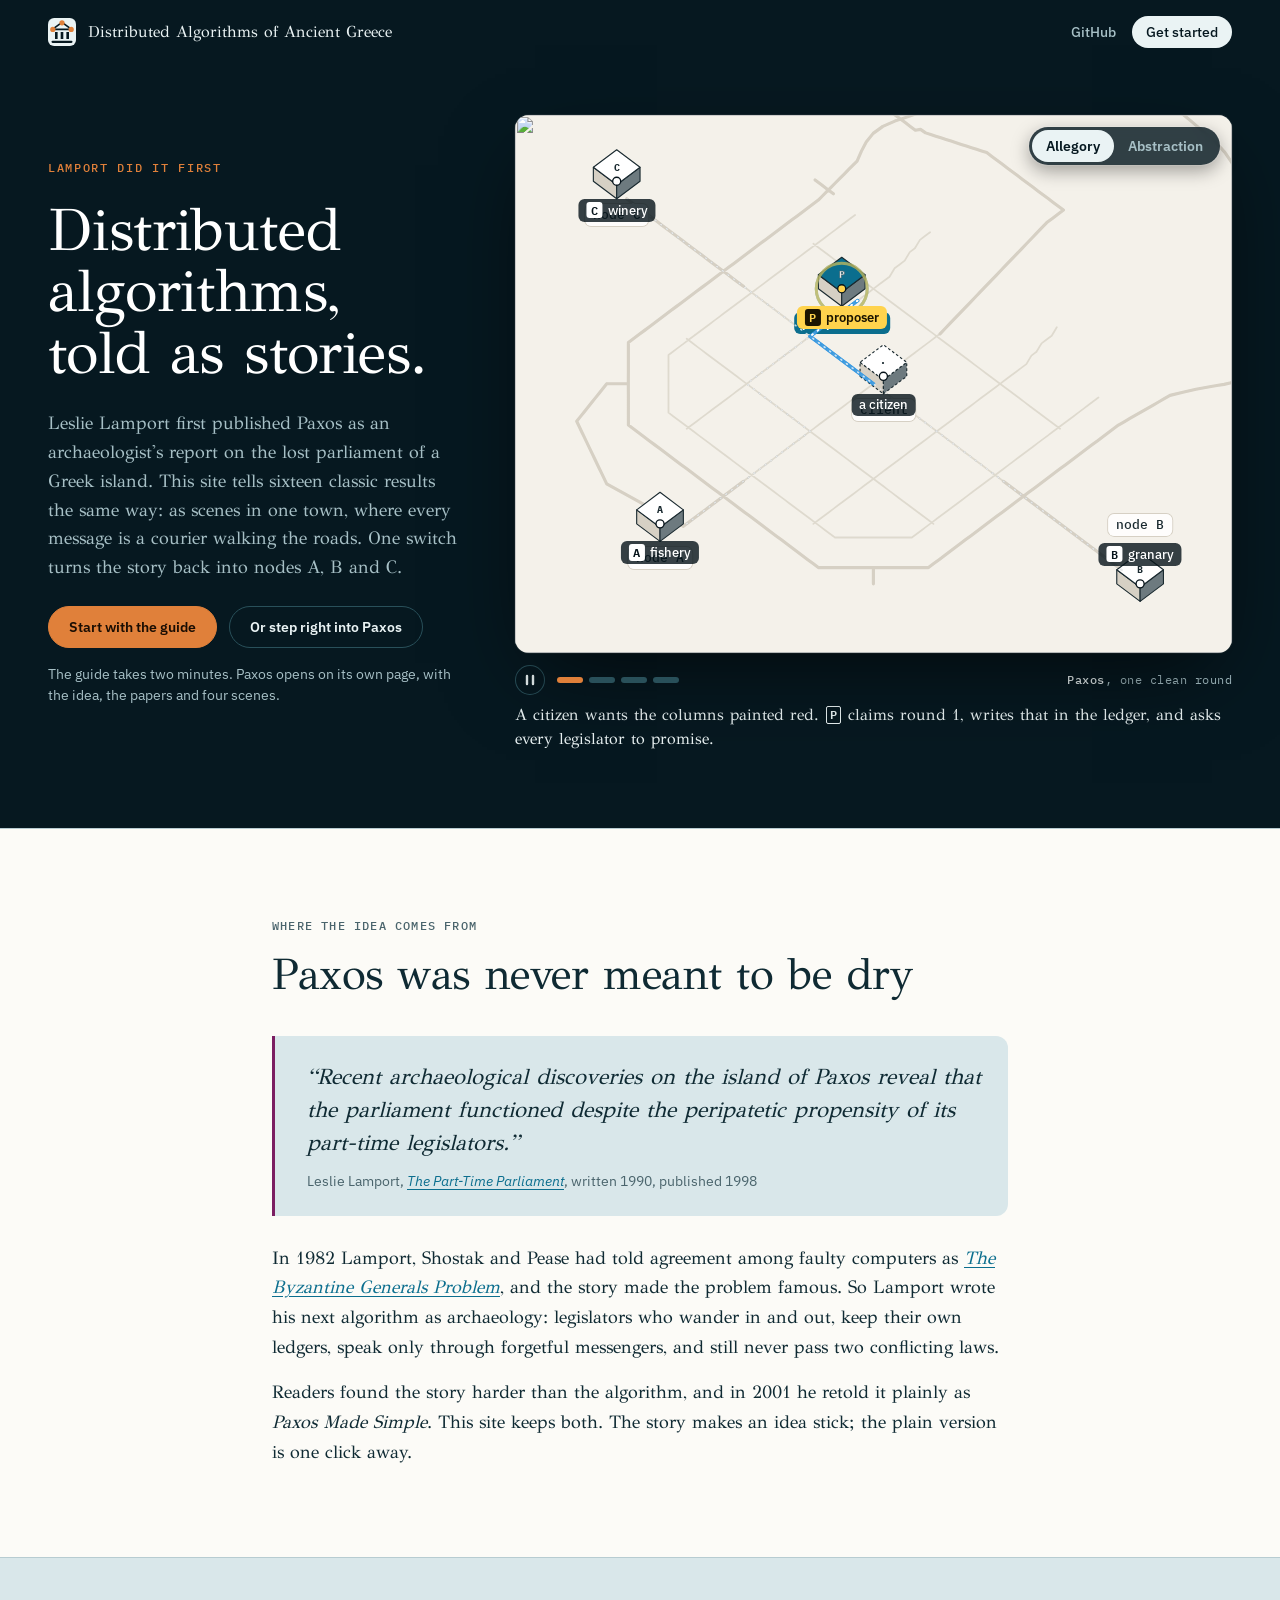
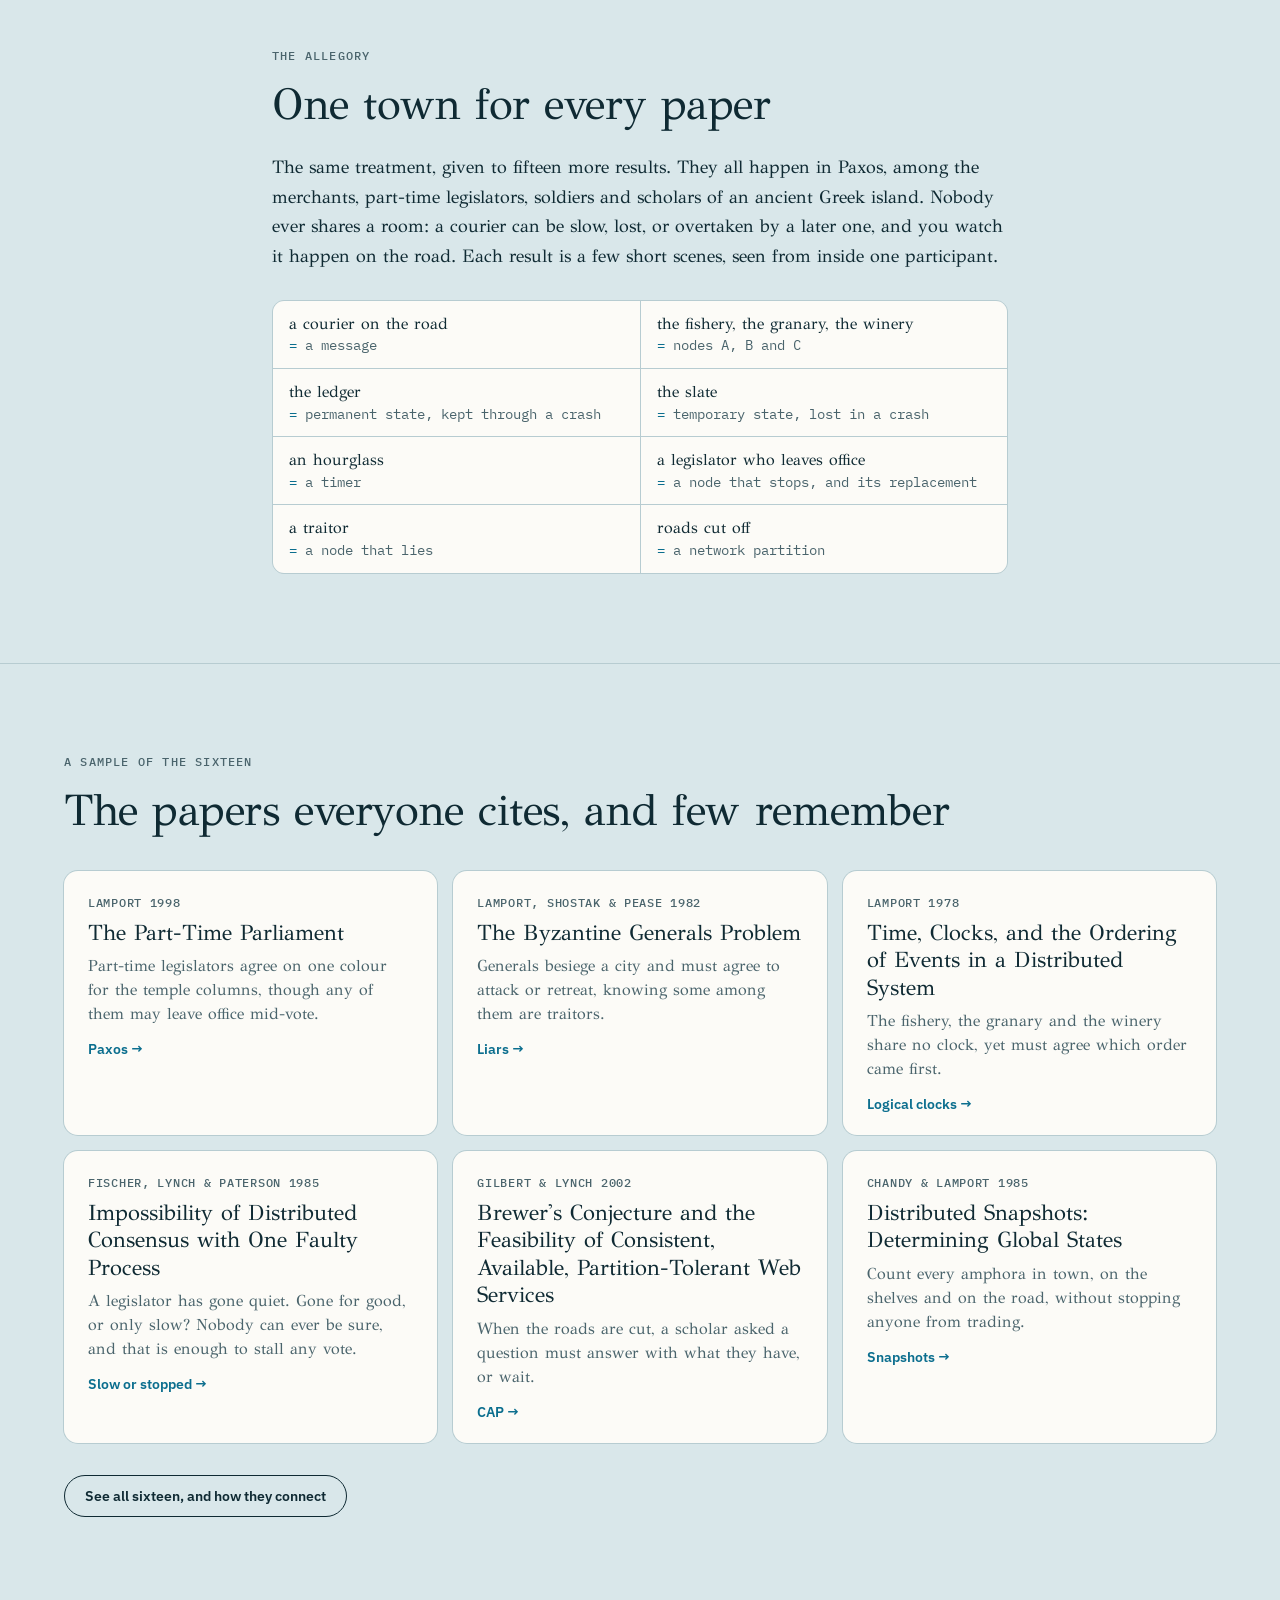
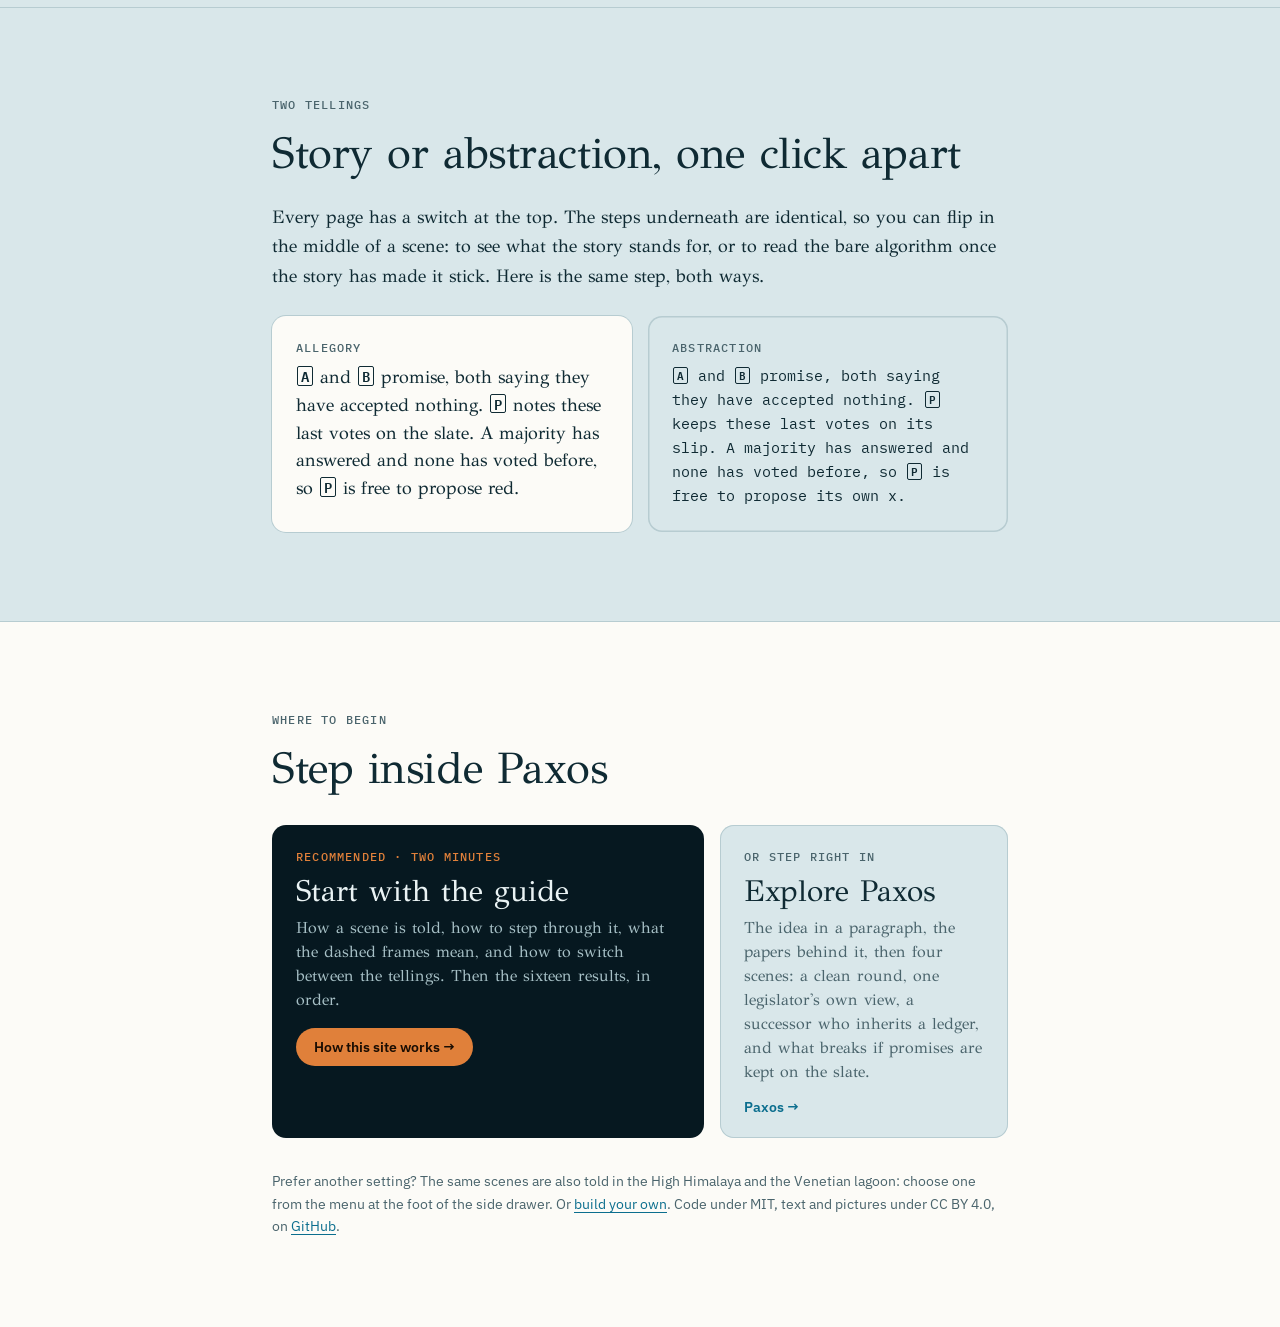
==== commit 4aa8a194: "Count visitors with Cloudflare Web Analytics Co-Authored-By: Claude Opus 5.5 <noreply@anthropic.com>" ====
--- a/site/index.html
+++ b/site/index.html
@@ -26,6 +26,7 @@
 <link rel="stylesheet" href="css/compare.css">
 <link rel="stylesheet" href="css/theater.css">
 <link rel="stylesheet" href="css/home.css">
+<!-- Cloudflare Web Analytics --><script type='module' src='https://static.cloudflareinsights.com/beacon.min.js' data-cf-beacon='{"token": "b2bb6dae782241aeb4ff5956bb60694e"}'></script><!-- End Cloudflare Web Analytics -->
 </head>
 <body>
 <div class="shell" id="shell" data-drawer="open">
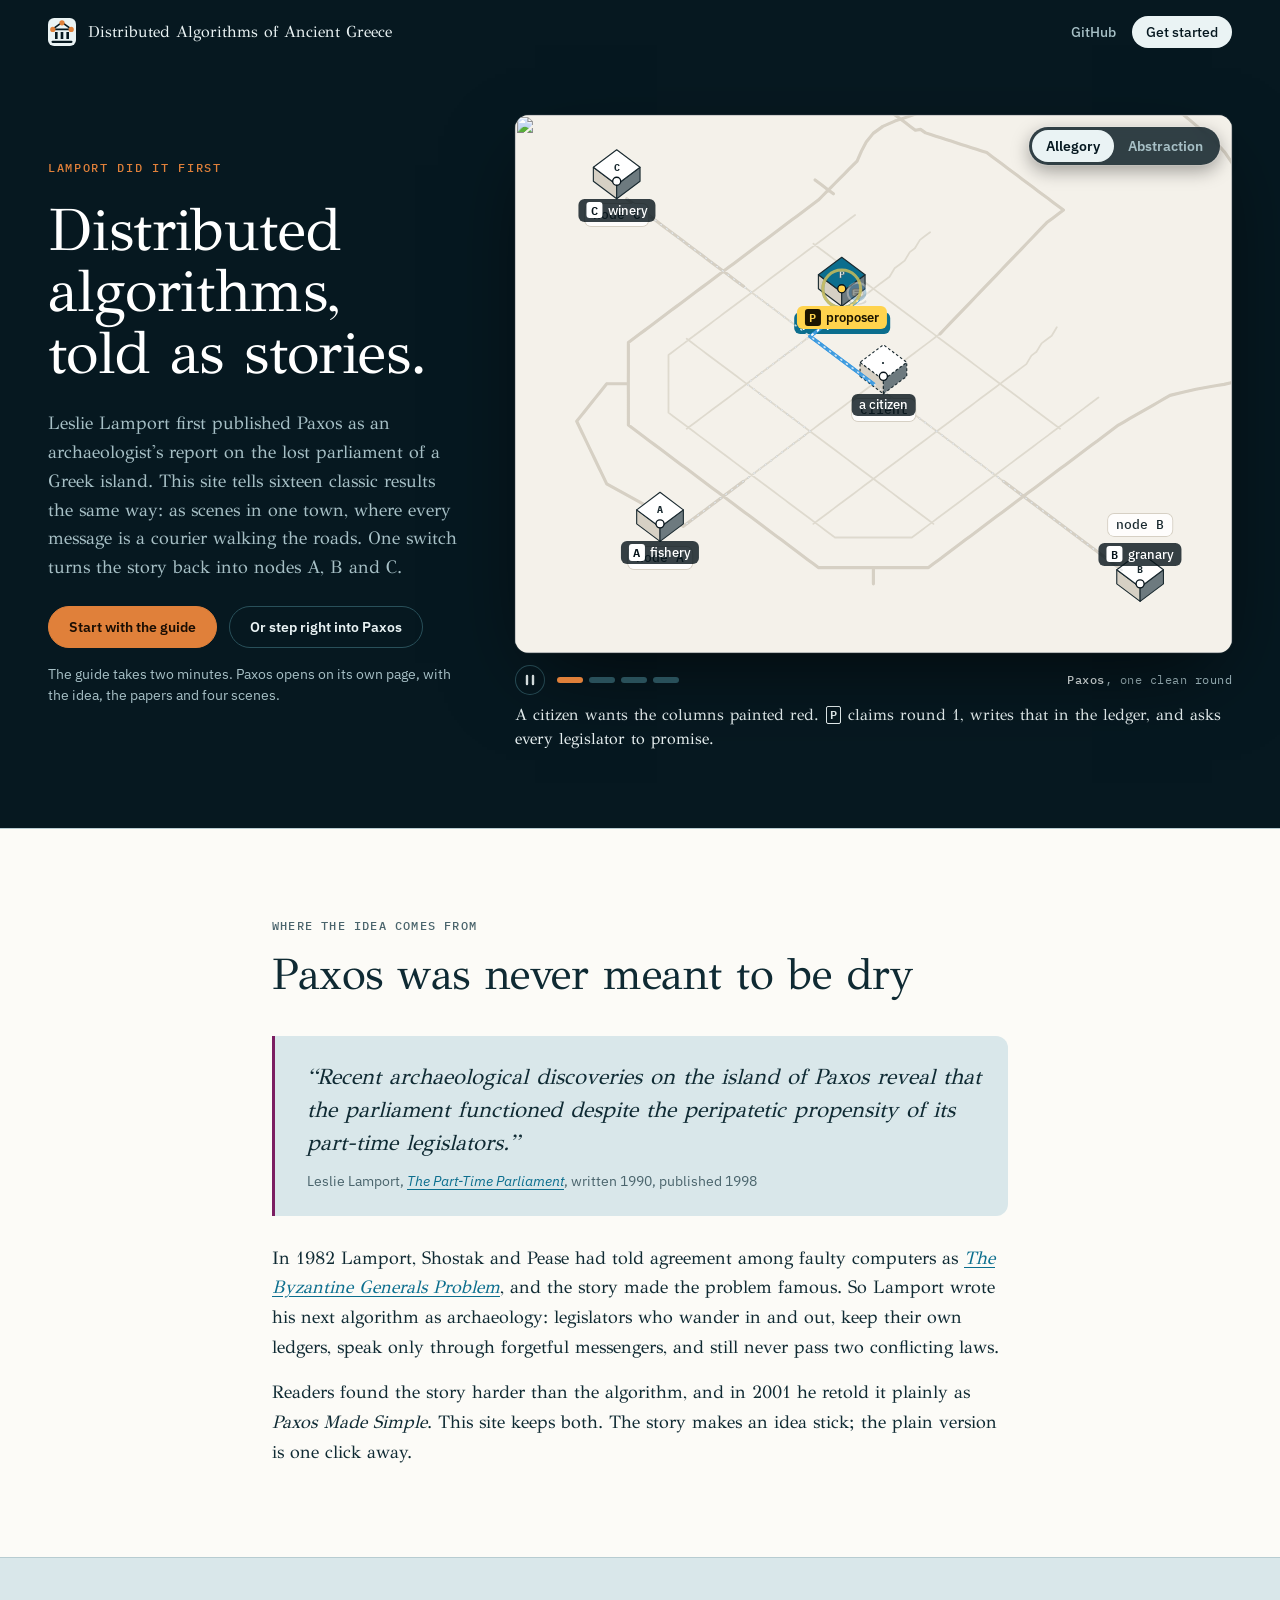
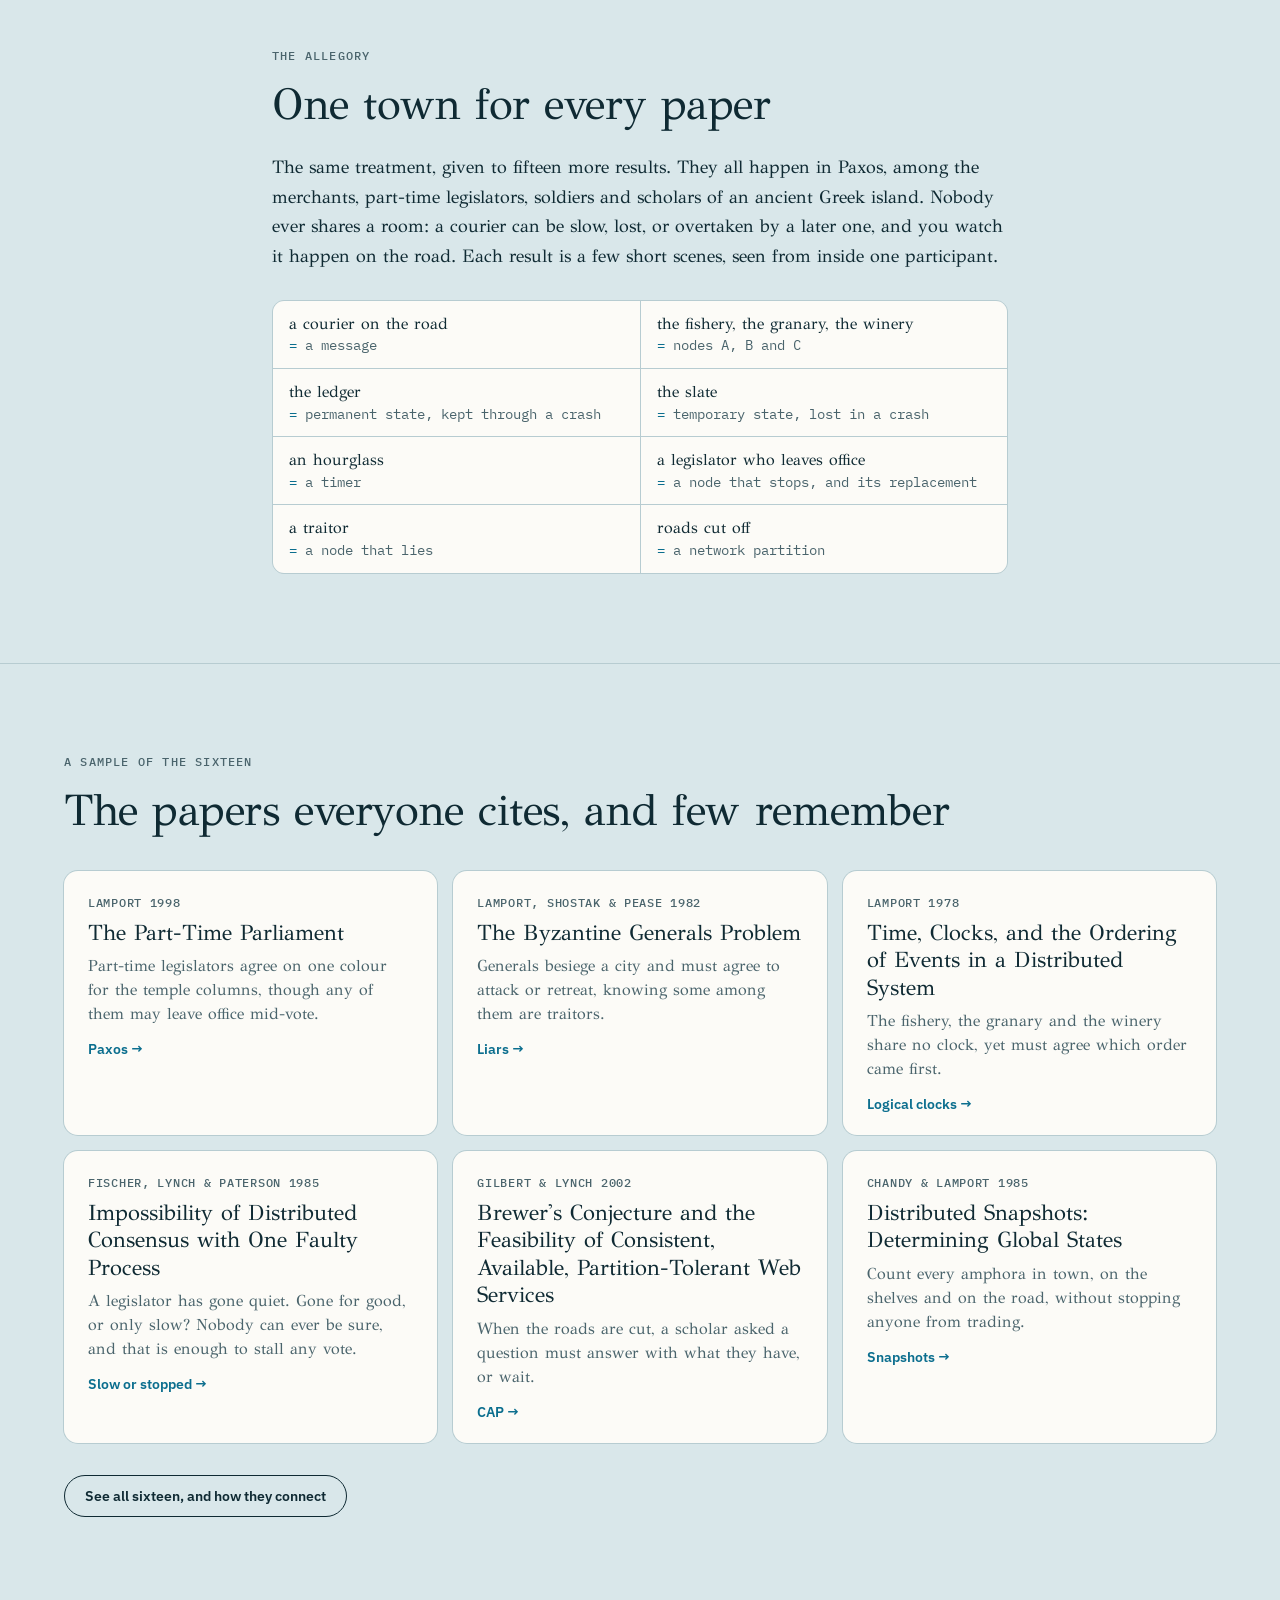
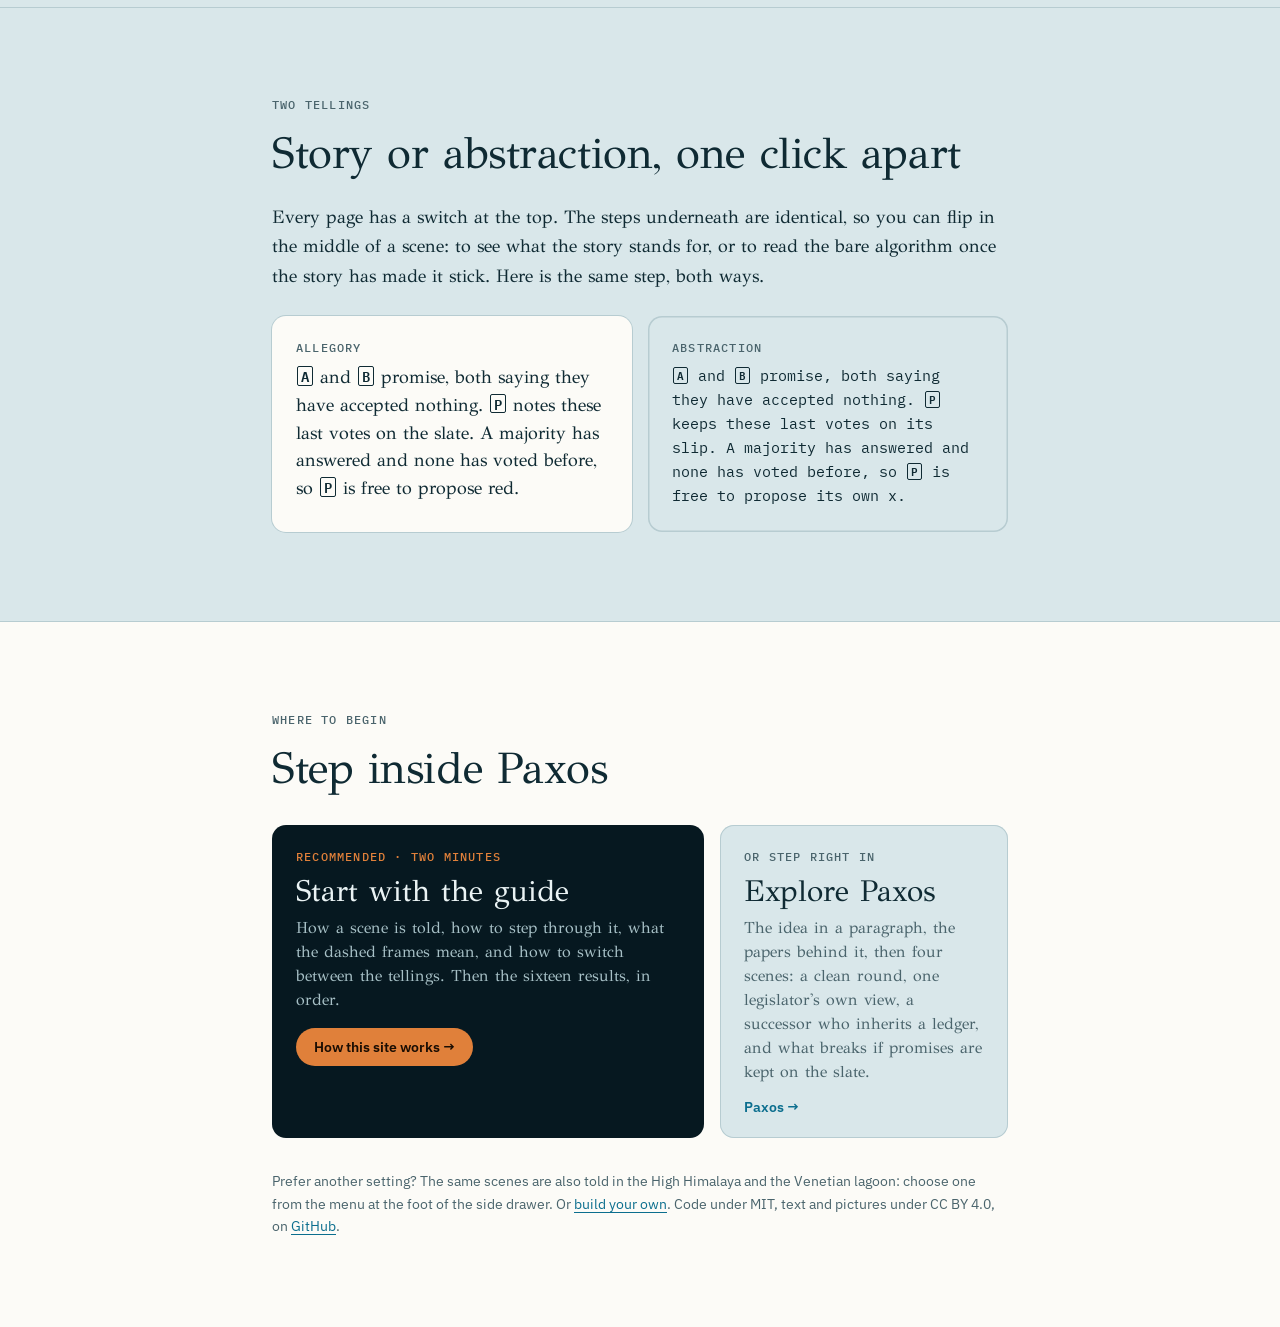
==== commit 0b11cfe4: "Count visitors with GoatCounter too Co-Authored-By: Claude Opus 5.5 <noreply@anthropic.com> Claude-S" ====
--- a/site/index.html
+++ b/site/index.html
@@ -27,6 +27,7 @@
 <link rel="stylesheet" href="css/theater.css">
 <link rel="stylesheet" href="css/home.css">
 <!-- Cloudflare Web Analytics --><script type='module' src='https://static.cloudflareinsights.com/beacon.min.js' data-cf-beacon='{"token": "b2bb6dae782241aeb4ff5956bb60694e"}'></script><!-- End Cloudflare Web Analytics -->
+<script data-goatcounter="https://kikkupico.goatcounter.com/count" async src="//gc.zgo.at/count.js"></script>
 </head>
 <body>
 <div class="shell" id="shell" data-drawer="open">
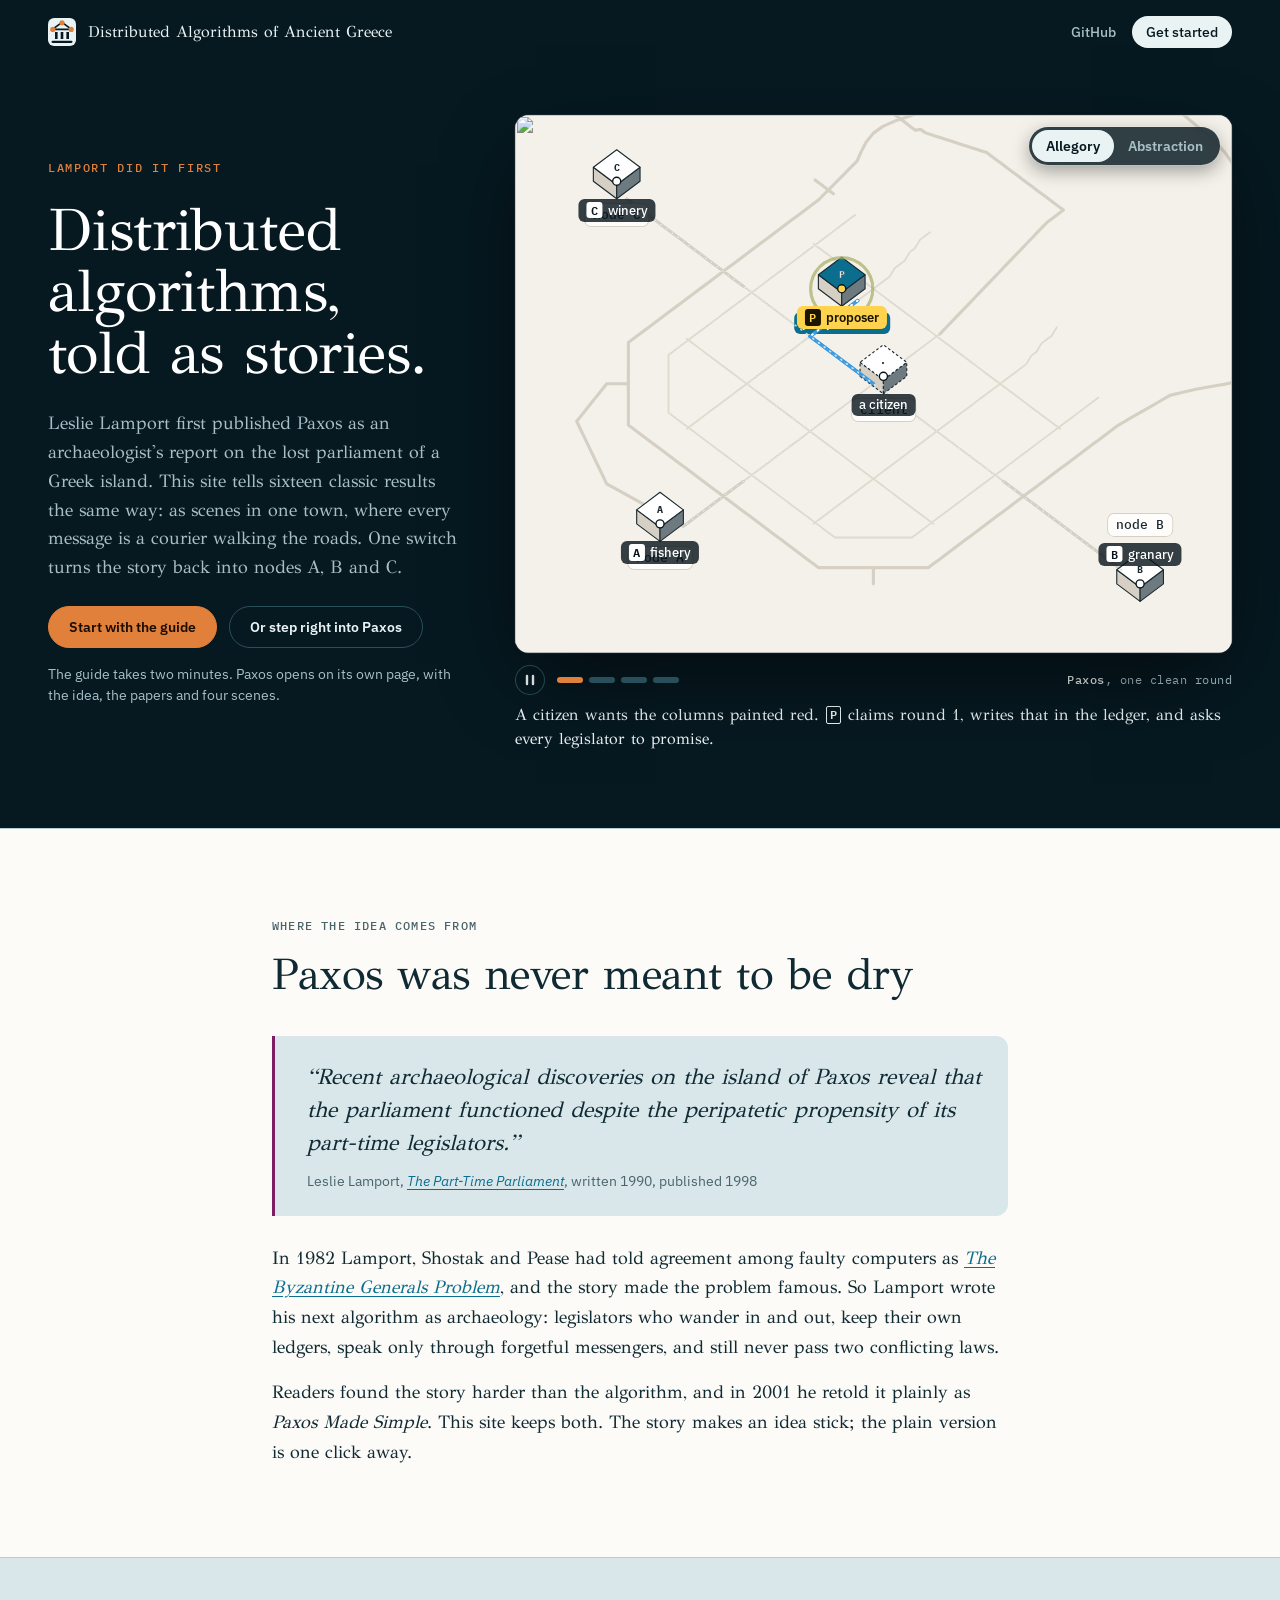
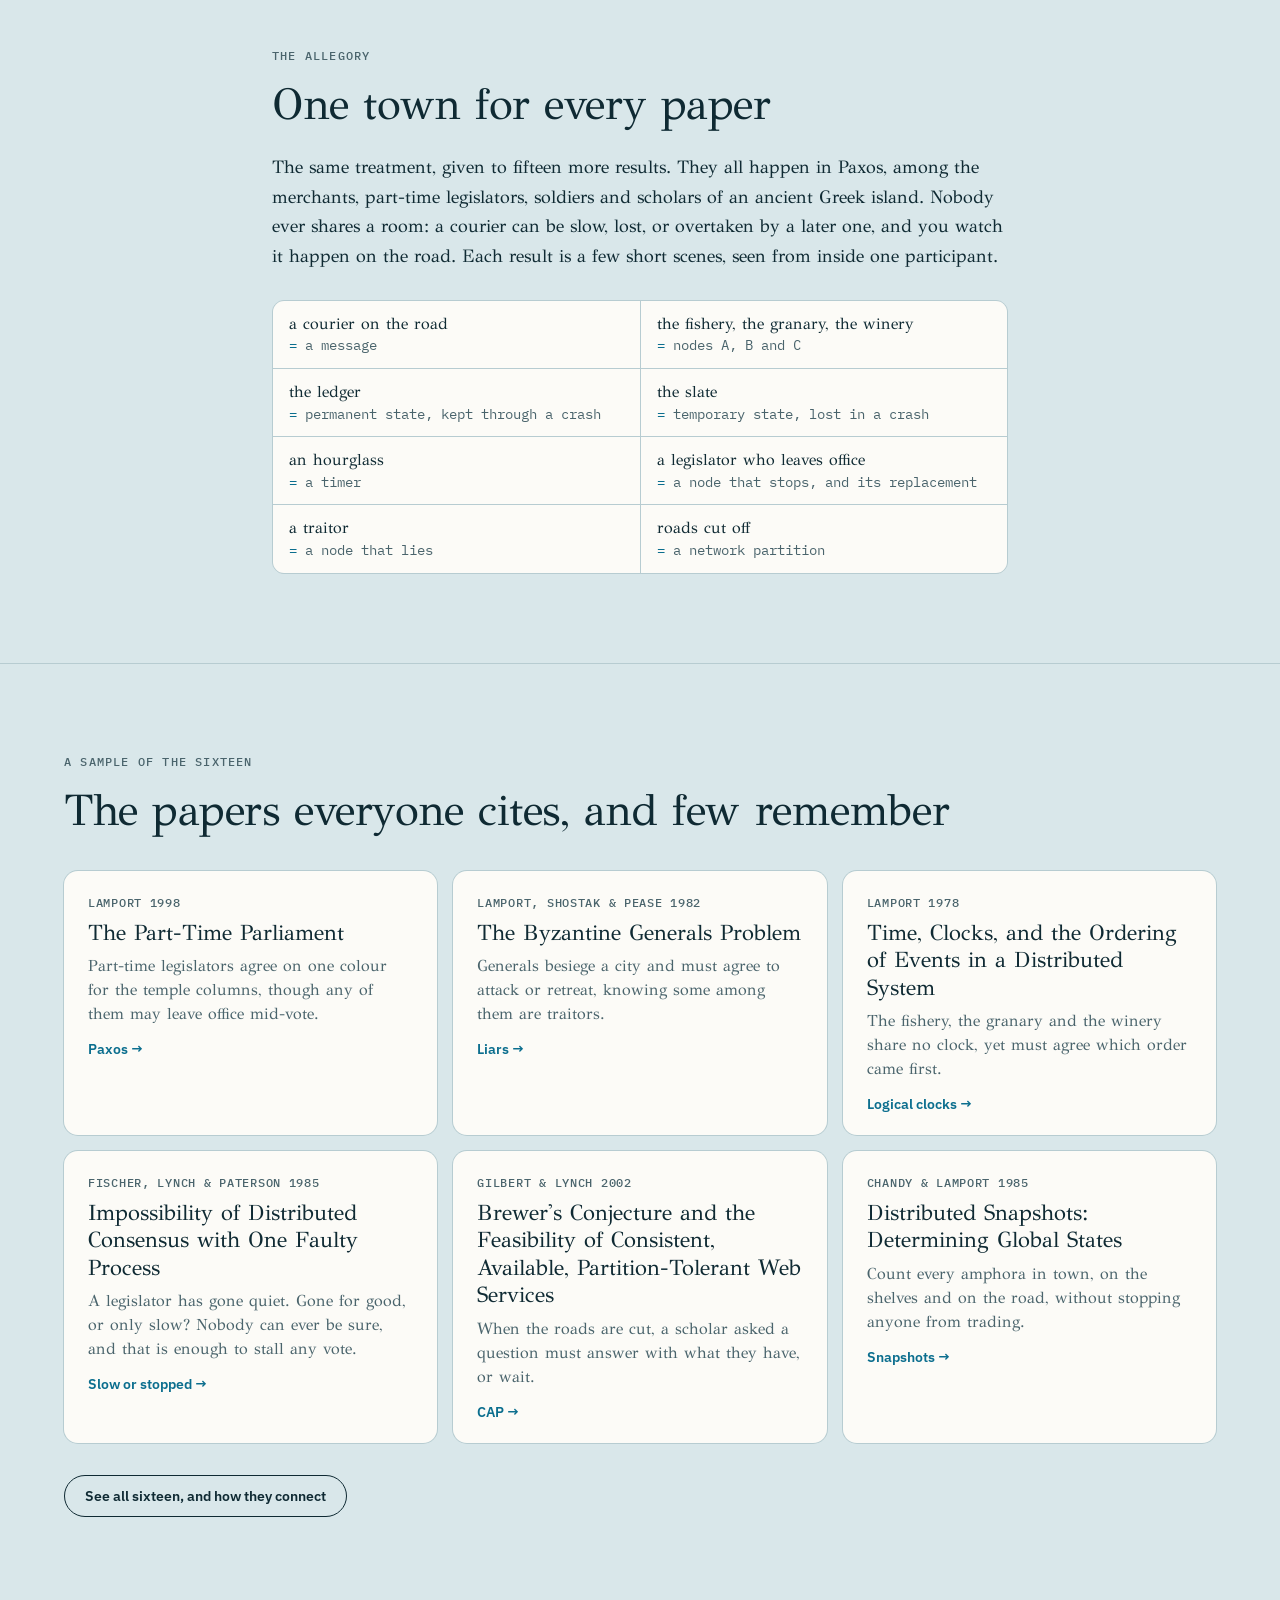
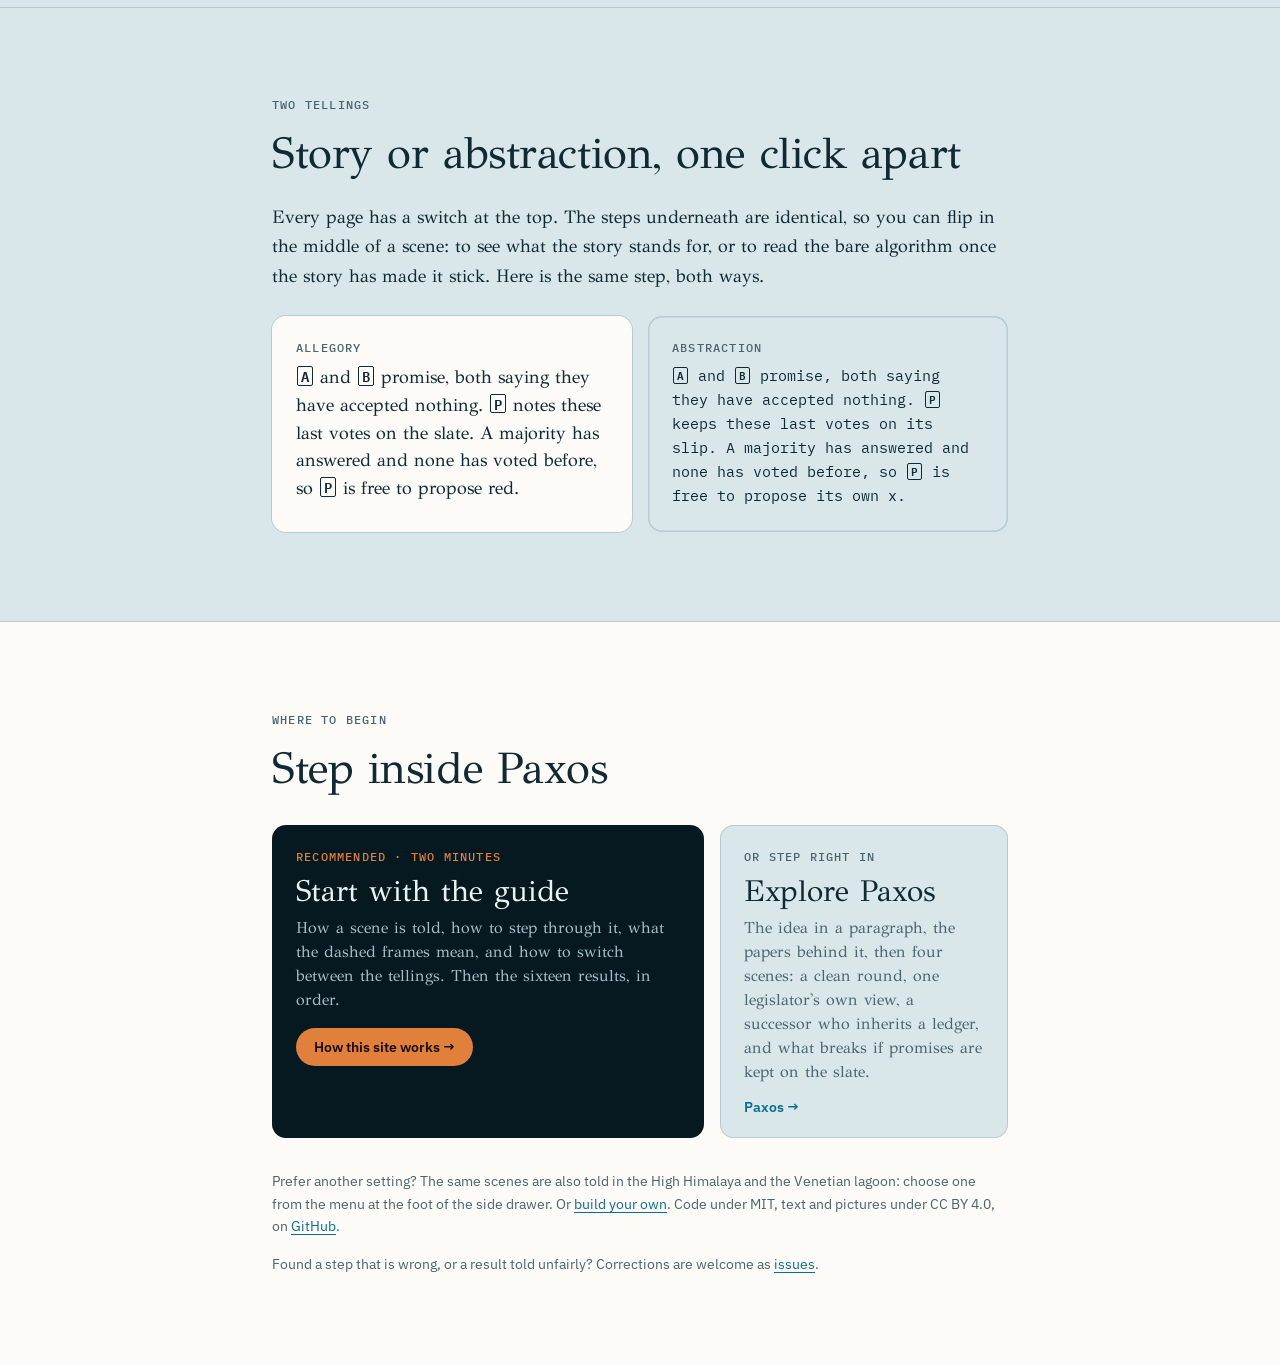
==== commit 28e0bfa9: "Tell scenes from any node's eyes, and make the stage the only way to see a scene - Archive the three" ====
--- a/site/index.html
+++ b/site/index.html
@@ -62,10 +62,13 @@
 <script src="js/data/telling.js"></script>
 <script src="js/data/plain.js"></script>
 <script src="js/data/allegories.js"></script>
+<script src="js/data/traces.js"></script>
+<script src="js/trace.js"></script>
 <script src="js/catalogue.js"></script>
 <script src="js/state.js"></script>
 <script src="js/allegory.js"></script>
 <script src="js/text.js"></script>
+<script src="js/pov.js"></script>
 <script src="js/stage.js"></script>
 <script src="js/theater.js"></script>
 <script src="js/pages.js"></script>
--- a/site/css/stage.css
+++ b/site/css/stage.css
@@ -163,3 +163,17 @@
 .stage.city.abs .lb .dec { stroke: var(--ink); }
 .stage.city.abs .tg .bg { fill: var(--room); stroke: var(--line); stroke-width: .07em; }
 .stage.city.abs .tg text { fill: var(--ink); }
+/* whose eyes (pov.js): tabs across the top of the stepper box, one per node of the scene, the narrator first */
+.stepbar .pov { flex: 1 1 100%; display: flex; gap: 2px; margin: calc(-1 * var(--s3)) calc(-1 * var(--s3)) 0; padding: 0 var(--s2); border-bottom: 1px solid var(--line); overflow-x: auto; scrollbar-width: none; }
+.stepbar .pov::-webkit-scrollbar { display: none; }
+.pov [data-pov] { position: relative; flex: none; display: inline-flex; align-items: baseline; gap: 6px; padding: 10px 12px 9px; color: var(--soft); font: 500 var(--t-sm)/1.2 var(--sans); white-space: nowrap; }
+.pov [data-pov] b { font: 600 var(--t-sm)/1 var(--mono); color: inherit; }
+.pov [data-pov] b:empty { display: none; }
+.pov [data-pov] .told { font: italic var(--t-xs)/1 var(--serif); color: var(--soft); }
+.pov [data-pov]::after { content: ""; position: absolute; left: 8px; right: 8px; bottom: -1px; height: 3px; border-radius: 3px 3px 0 0; background: transparent; transition: background .15s; }
+.pov [data-pov]:hover { color: var(--ink); }
+.pov [data-pov]:hover::after { background: var(--line); }
+.pov [aria-selected="true"] { color: var(--ink); }
+.pov [aria-selected="true"]::after { background: var(--node); }
+.pov [aria-selected="true"] b { color: var(--node); }
+:root[data-theater] .stepbar .pov { margin: -10px -12px 0; }
--- a/site/css/theater.css
+++ b/site/css/theater.css
@@ -1,56 +1,92 @@
-/* the theater button: on the picture's right edge, at mid-height, with the replay button above it (that edge is usually empty; the corner collided with labels) */
-.stage .thb { position: absolute; right: 10px; top: calc(50% + 4px); z-index: 3; display: inline-flex; align-items: center; justify-content: center; width: 28px; height: 28px; padding: 0; border: 1px solid var(--line); border-radius: 50%; background: var(--room); color: var(--ink); cursor: pointer; box-shadow: 0 2px 8px rgba(0,0,0,.25); }
-.stage .thb:hover { background: var(--line); }
-.stage .thb svg, .stage.city .thb svg { position: static; display: block; width: 13px; height: 13px; cursor: inherit; }
-.stage .thb[aria-pressed="false"] .ti-out, .stage .thb[aria-pressed="true"] .ti-in { display: none; }
-.stage .replay { right: 10px; top: calc(50% - 32px); }
-/* a phone held upright is asked to turn: theater mode starts once it is on its side */
-.turn { position: fixed; inset: 0; z-index: 60; display: grid; place-items: center; padding: var(--s5); background: rgba(4, 12, 18, .72); }
-.turn-c { display: grid; justify-items: center; gap: var(--s4); max-width: 280px; padding: var(--s5); border-radius: 12px; background: var(--room); border: 1px solid var(--line); text-align: center; box-shadow: 0 8px 30px rgba(0,0,0,.4); }
-.turn-c p { font: var(--t-lg)/1.4 var(--serif); text-wrap: balance; }
-.turn-i { color: var(--node); }
-@media (prefers-reduced-motion: no-preference) { .turn-i { animation: turn-i 2.4s ease-in-out infinite; } @keyframes turn-i { 0%, 25% { transform: none; } 60%, 100% { transform: rotate(-90deg); } } }
-
-/* theater mode: the stepper box fills the window. theater.js picks the layout that leaves the picture largest and sets its width, --tw:
-   "side" puts the picture at the left, full height, with the stepper and the step's panel in a column beside it;
-   "stack" puts it across the top, with the stepper and the panel under it. Only the panel scrolls. */
+/* the stage: a result's own page and its scenes fill the window (theater.js). For a scene it is the stepper box, laid out
+   one of two ways; theater.js picks the one that leaves the picture largest and sets its width, --tw:
+   "side" puts the picture at the left, with the scene's head, the stepper and the step's panel in a column beside it;
+   "stack" puts it across the top, with the scene's head, the stepper and the panel under it.
+   The head spans the window over both. Only the panel scrolls (and the scene's ⓘ, when it is long). */
 :root[data-theater] { overflow: hidden; }
+:root[data-theater] .bar, :root[data-theater] .pager { display: none; }      /* the stage has its own head, and its own way on */
 :root[data-theater] #stepbar { position: fixed; inset: 0; z-index: 50; margin: 0; padding: 0; border: 0; border-radius: 0; display: grid; gap: 0; align-items: stretch; background: var(--room); }
-:root[data-theater="side"] #stepbar { grid-template: auto auto minmax(0, 1fr) / var(--tw) minmax(0, 1fr); }
-:root[data-theater="stack"] #stepbar { grid-template: auto auto auto minmax(0, 1fr) / minmax(0, 1fr); }
-:root[data-theater] #pict { display: grid; align-content: center; background: var(--ground); }
-:root[data-theater="side"] #pict { grid-area: 1 / 1 / -1 / 2; }
-:root[data-theater="stack"] #pict { grid-row: 1; }
+:root[data-theater="side"] #stepbar { grid-template: auto auto auto minmax(0, 1fr) / var(--tw) minmax(0, 1fr); }
+:root[data-theater="stack"] #stepbar { grid-template: auto auto auto auto minmax(0, 1fr) / minmax(0, 1fr); }
+:root[data-theater] #stepbar #thead { grid-column: 1 / -1; grid-row: 1; }
+:root[data-theater] #stepbar #pict { display: grid; align-content: center; background: var(--ground); }
+:root[data-theater="side"] #stepbar #pict { grid-area: 2 / 1 / -1 / 2; }
+:root[data-theater="stack"] #stepbar #pict { grid-row: 2; }
 :root[data-theater] #stepbar .stv { width: var(--tw); max-width: none; margin-inline: auto; border-radius: 0; }
-:root[data-theater] :is(#thead, #sctl, #panel) { grid-column: -2 / -1; }
-:root[data-theater="side"] #thead { grid-row: 1; } :root[data-theater="side"] #sctl { grid-row: 2; } :root[data-theater="side"] #panel { grid-row: 3; }
-:root[data-theater="stack"] #thead { grid-row: 2; } :root[data-theater="stack"] #sctl { grid-row: 3; } :root[data-theater="stack"] #panel { grid-row: 4; }
-:root[data-theater] #thead { display: flex; align-items: center; gap: var(--s2); padding: 8px 12px; border-bottom: 1px solid var(--line); }
+:root[data-theater] :is(#shead, #sctl, #panel) { grid-column: -2 / -1; }
+:root[data-theater="side"] #shead { grid-row: 2; } :root[data-theater="side"] #sctl { grid-row: 3; } :root[data-theater="side"] #panel { grid-row: 4; }
+:root[data-theater="stack"] #shead { grid-row: 3; } :root[data-theater="stack"] #sctl { grid-row: 4; } :root[data-theater="stack"] #panel { grid-row: 5; }
+:root[data-theater] #thead { display: flex; align-items: center; gap: var(--s2) var(--s3); padding: 8px 12px; border-bottom: 1px solid var(--line); background: var(--room); }
 :root[data-theater] #sctl { padding: 10px 12px; border-bottom: 1px solid var(--line); }
 :root[data-theater] #panel { min-height: 0; overflow-y: auto; overscroll-behavior: contain; padding: 12px 14px 24px; }
 :root[data-theater="side"] #sctl .sfoot { padding-inline: 0; }
 :root[data-theater="side"] #panel .sp { padding-inline: 0; }
-/* the head: the result's name over the scene's, between the ways to the pages before and after */
+:root[data-theater="stack"] #sctl { padding-block: 6px; }
+
+/* the head: the menu; the pickers for the result and the scene, between the ways to the pages before and after; the tellings; the guide */
 .thead { display: none; }
-.thead .tt { flex: 1; min-width: 0; display: grid; gap: 1px; text-align: center; }
-.thead .tt > * { overflow: hidden; text-overflow: ellipsis; white-space: nowrap; }
-.thead .tp { font: var(--t-sm)/1.35 var(--sans); color: var(--soft); }
-.thead .tp b { font-weight: 600; color: var(--ink); }
-.thead .tp i { font-style: normal; }
-.thead .ts { font: 500 var(--t-lg)/1.25 var(--serif); }
-:root[data-reg="isle"] .thead .ts { font-weight: 400; }
-.thead .tnav { flex: none; width: 32px; height: 32px; display: grid; place-items: center; border-radius: 6px; color: var(--soft); }
+.thead .tgo { flex: 1 1 auto; min-width: 0; display: flex; align-items: center; gap: var(--s2) var(--s3); }
+.thead .tpick { min-width: 0; display: flex; align-items: center; gap: 8px; }
+.thead .tpick.paper { flex: 0 1 220px; } .thead .tpick.scene { flex: 0 1 340px; }
+.thead .tpick .label { flex: none; }
+.thead select { appearance: none; width: 100%; min-width: 0; font: 500 var(--t-sm)/1.2 var(--sans); color: var(--ink); background: var(--ground) url("data:image/svg+xml,%3Csvg xmlns='http://www.w3.org/2000/svg' viewBox='0 0 12 8'%3E%3Cpath d='M1 1.5l5 5 5-5' fill='none' stroke='%23889' stroke-width='1.6'/%3E%3C/svg%3E") no-repeat right 11px center / 10px; border: 1px solid var(--line); border-radius: 99px; padding: 8px 30px 8px 14px; cursor: pointer; text-overflow: ellipsis; }
+.thead select:hover { border-color: var(--node); }
+:root[data-reg="isle"] .thead select { font: 400 var(--t-md)/1.2 var(--serif); }
+.thead .reg { margin-left: auto; flex: none; }
+.thead .tnav { flex: none; width: 36px; height: 36px; display: grid; place-items: center; border-radius: 6px; color: var(--soft); }
 .thead .tnav:hover { background: var(--ground); color: var(--ink); }
 .thead .tnav[disabled] { opacity: .3; pointer-events: none; }
-/* a result's own page in theater mode: the page fills the window and scrolls, under the same head */
-:root[data-theater="intro"] main { position: fixed; inset: 0; z-index: 50; overflow-y: auto; overscroll-behavior: contain; background: var(--ground); padding: 80px max(var(--s5), calc((100vw - 920px) / 2)) var(--s7); }
+@media (max-width: 1000px) { .thead .tpick .label { display: none; } .thead .reg button { padding: 7px 10px; } }
+/* a narrow window: the pickers and their arrows take a row of their own, under the menu, the tellings and the guide */
+@media (max-width: 720px) {
+  :root[data-theater] #thead { flex-wrap: wrap; padding: 6px 8px; }
+  .thead .tgo { order: 1; flex: 1 1 100%; }
+  .thead .tpick.paper { flex: 1 1 40%; } .thead .tpick.scene { flex: 1 1 60%; }
+  .thead .reg button { padding: 7px 9px; font-size: var(--t-xs); }
+}
+
+/* the scene's own head, in the panel's column: its name and its point; behind the ⓘ, what it rests on */
+.shead { display: none; }
+:root[data-theater] #shead { display: grid; gap: 4px; padding: 12px 14px 10px; border-bottom: 1px solid var(--line); min-width: 0; }
+.shead .sh-t { display: flex; align-items: center; gap: var(--s2); min-width: 0; }
+.shead h2 { margin: 0; min-width: 0; font: 500 var(--t-xl)/1.2 var(--serif); }
+:root[data-reg="isle"] .shead h2 { font-weight: 400; }
+.shead .sh-i { flex: none; width: 34px; height: 34px; display: grid; place-items: center; border-radius: 50%; color: var(--soft); }
+.shead .sh-i:hover, .shead .sh-i[aria-expanded="true"] { background: var(--node-wash); color: var(--node); }
+.shead .point { margin: 0; font-size: var(--t-md); }
+.shead .sabout { display: grid; gap: var(--s3); max-height: 34vh; overflow-y: auto; overscroll-behavior: contain; margin-top: var(--s2); padding: var(--s3); border-radius: 10px; background: var(--ground); }
+.shead .sabout[hidden] { display: none; }
+.shead .sabout .basis { margin: 0; }
+.shead .sabout p { margin: 0; }
+:root[data-theater="stack"] .shead .point { font-size: var(--t-sm); }      /* under the picture there is little room */
+
+/* the replay button: on the picture's right edge, at mid-height (that edge is usually empty; the corner collided with labels) */
+.stage .replay { right: 10px; top: calc(50% - 14px); }
+
+/* the end of a scene: the way on */
+.endnav { margin-top: var(--s4); display: flex; flex-wrap: wrap; gap: var(--s2); }
+
+/* the drawer, on the stage: an overlay over everything, with a scrim, closed until the menu asks for it */
+:root[data-theater] .drawer { position: fixed; left: 0; top: 0; bottom: 0; height: auto; width: min(320px, 88vw); z-index: 60; box-shadow: 0 0 40px rgb(0 0 0 / .3); }
+:root[data-theater] .scrim { display: block; position: fixed; inset: 0; background: rgb(0 0 0 / .55); z-index: 55; transition: opacity .2s; }
+:root[data-theater] .shell[data-drawer="closed"] .scrim { opacity: 0; pointer-events: none; }
+
+/* a result's own page: the page fills the window and scrolls under the head, with the result's picture at rest on the left
+   where the window is wide enough (--iw, from theater.js; 0 when it is not) */
+:root[data-theater="intro"] main { position: fixed; inset: 0; z-index: 50; overflow-y: auto; overscroll-behavior: contain; background: var(--ground);
+  padding: calc(var(--hh, 56px) + var(--s6)) max(var(--s5), calc((100vw - var(--iw, 0px) - 760px) / 2)) var(--s7) calc(var(--iw, 0px) + max(var(--s5), calc((100vw - var(--iw, 0px) - 760px) / 2))); }
 :root[data-theater="intro"] #thead { position: fixed; top: 0; left: 0; right: 0; z-index: 51; background: var(--room); }
-:root[data-theater="stack"] #sctl { padding-block: 6px; }
+.ipict { display: none; }
+:root[data-theater="intro"] .ipict { display: grid; align-content: center; position: fixed; left: 0; top: var(--hh, 56px); bottom: 0; width: var(--iw, 0px); z-index: 51; background: var(--ground); border-right: 1px solid var(--line); overflow: hidden; }
+:root[data-theater="intro"] .ipict .stage { margin: 0; }
+:root[data-theater="intro"] .ipict .stv { width: var(--iw); max-width: none; border-radius: 0; }
+
 /* a short window, such as a phone on its side: tighter, so more of the step's text shows without scrolling */
 @media (max-height: 520px) {
   :root[data-theater] #thead { padding: 3px 8px; }
-  :root[data-theater] #thead .ts { font-size: var(--t-md); }
-  :root[data-theater="intro"] main { padding-top: 56px; }
+  :root[data-theater] #thead select { padding-block: 5px; }
+  :root[data-theater] #shead { padding: 6px 10px; }
+  :root[data-theater] .shead .point { display: none; }
   :root[data-theater] #sctl { padding: 6px 8px; gap: 6px; }
   :root[data-theater] #sctl .arrow { width: 30px; height: 30px; }
   :root[data-theater] #sctl .sd { width: 24px; height: 24px; }
@@ -61,7 +97,7 @@
   :root[data-theater] #panel .say { font-size: var(--t-md); }
   :root[data-theater] #panel .fcol { padding: 8px 12px 10px; gap: 6px; }
 }
-/* theater mode keeps the step groups' names and the key at any size, as on a desktop; the panel then need not repeat the phase */
+/* the stage keeps the step groups' names and the key at any size, as on a desktop; the panel then need not repeat the phase */
 :root[data-theater] .stepbar .sfoot { display: flex; }
 :root[data-theater] #panel .sp-ph:not(:has(i)) { display: none; }
 /* the key scrolls sideways, in one row, rather than wrapping to several lines; its dots keep their own small size */
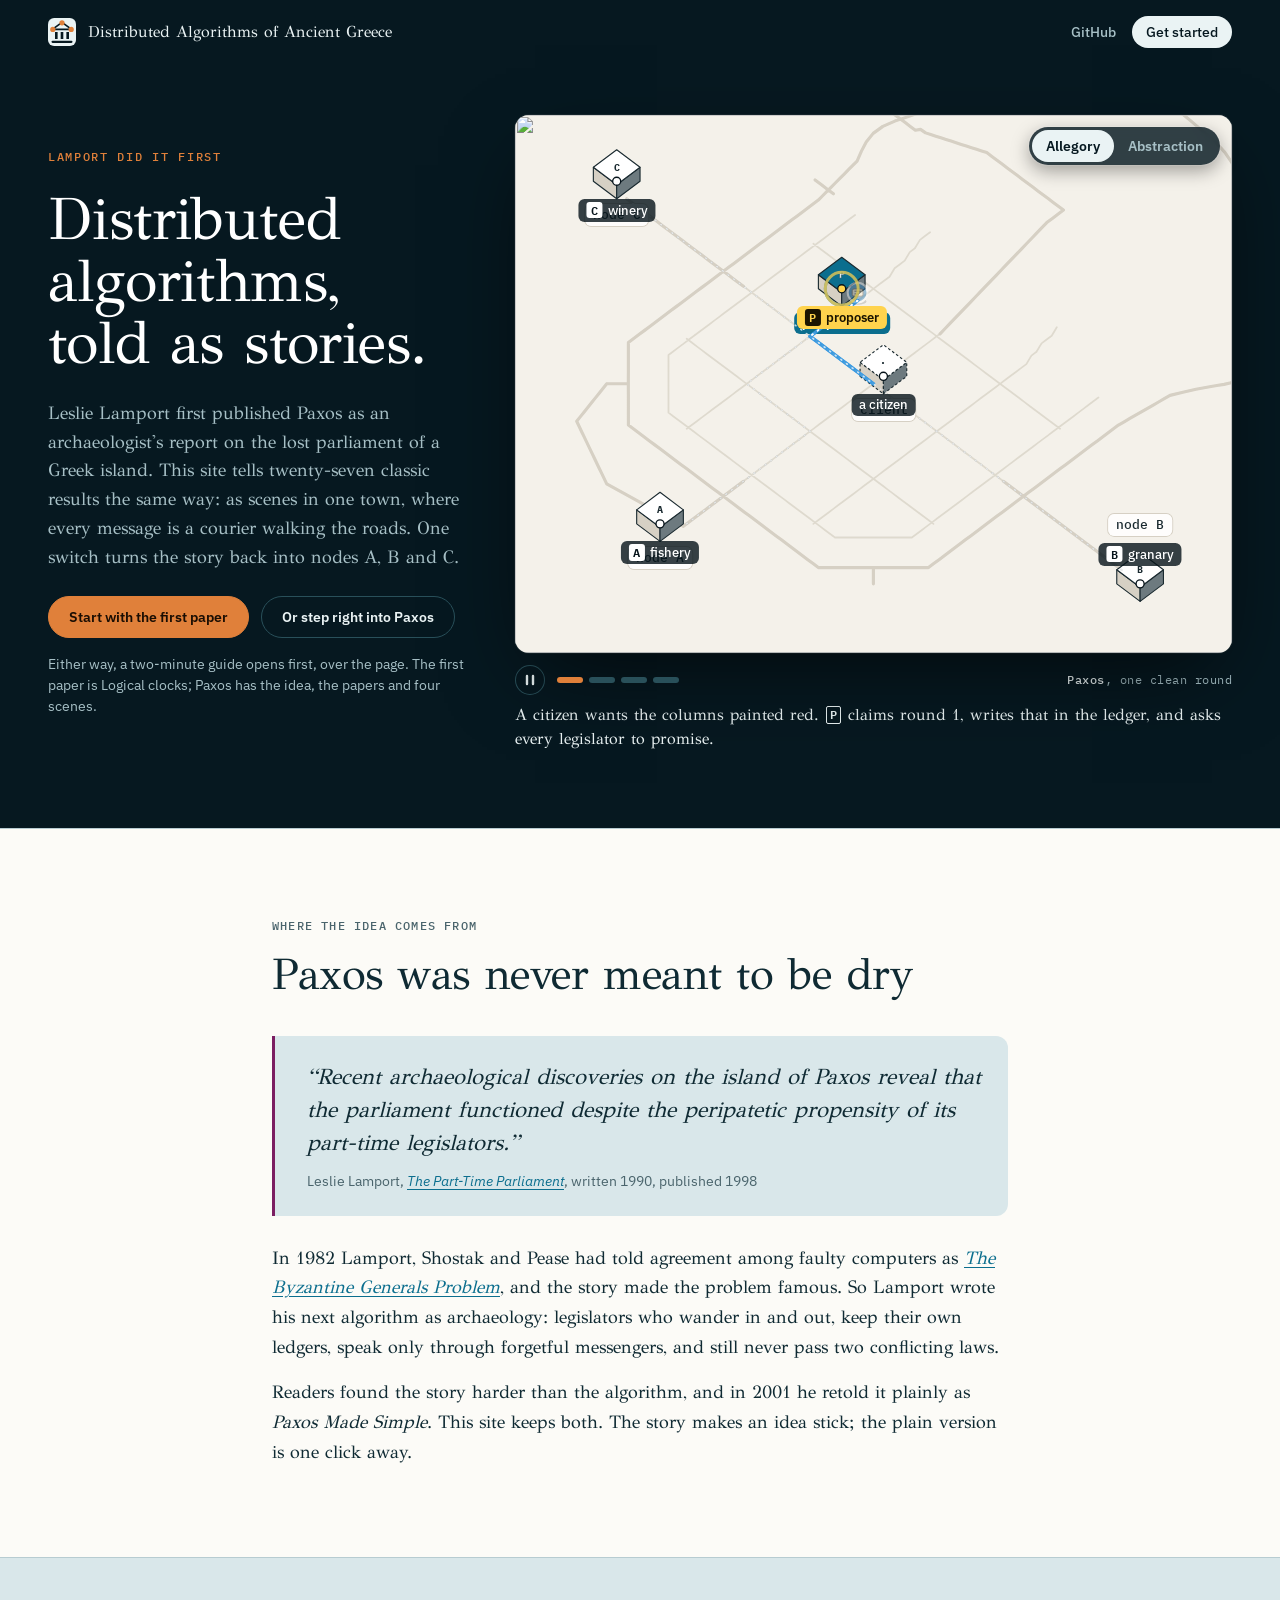
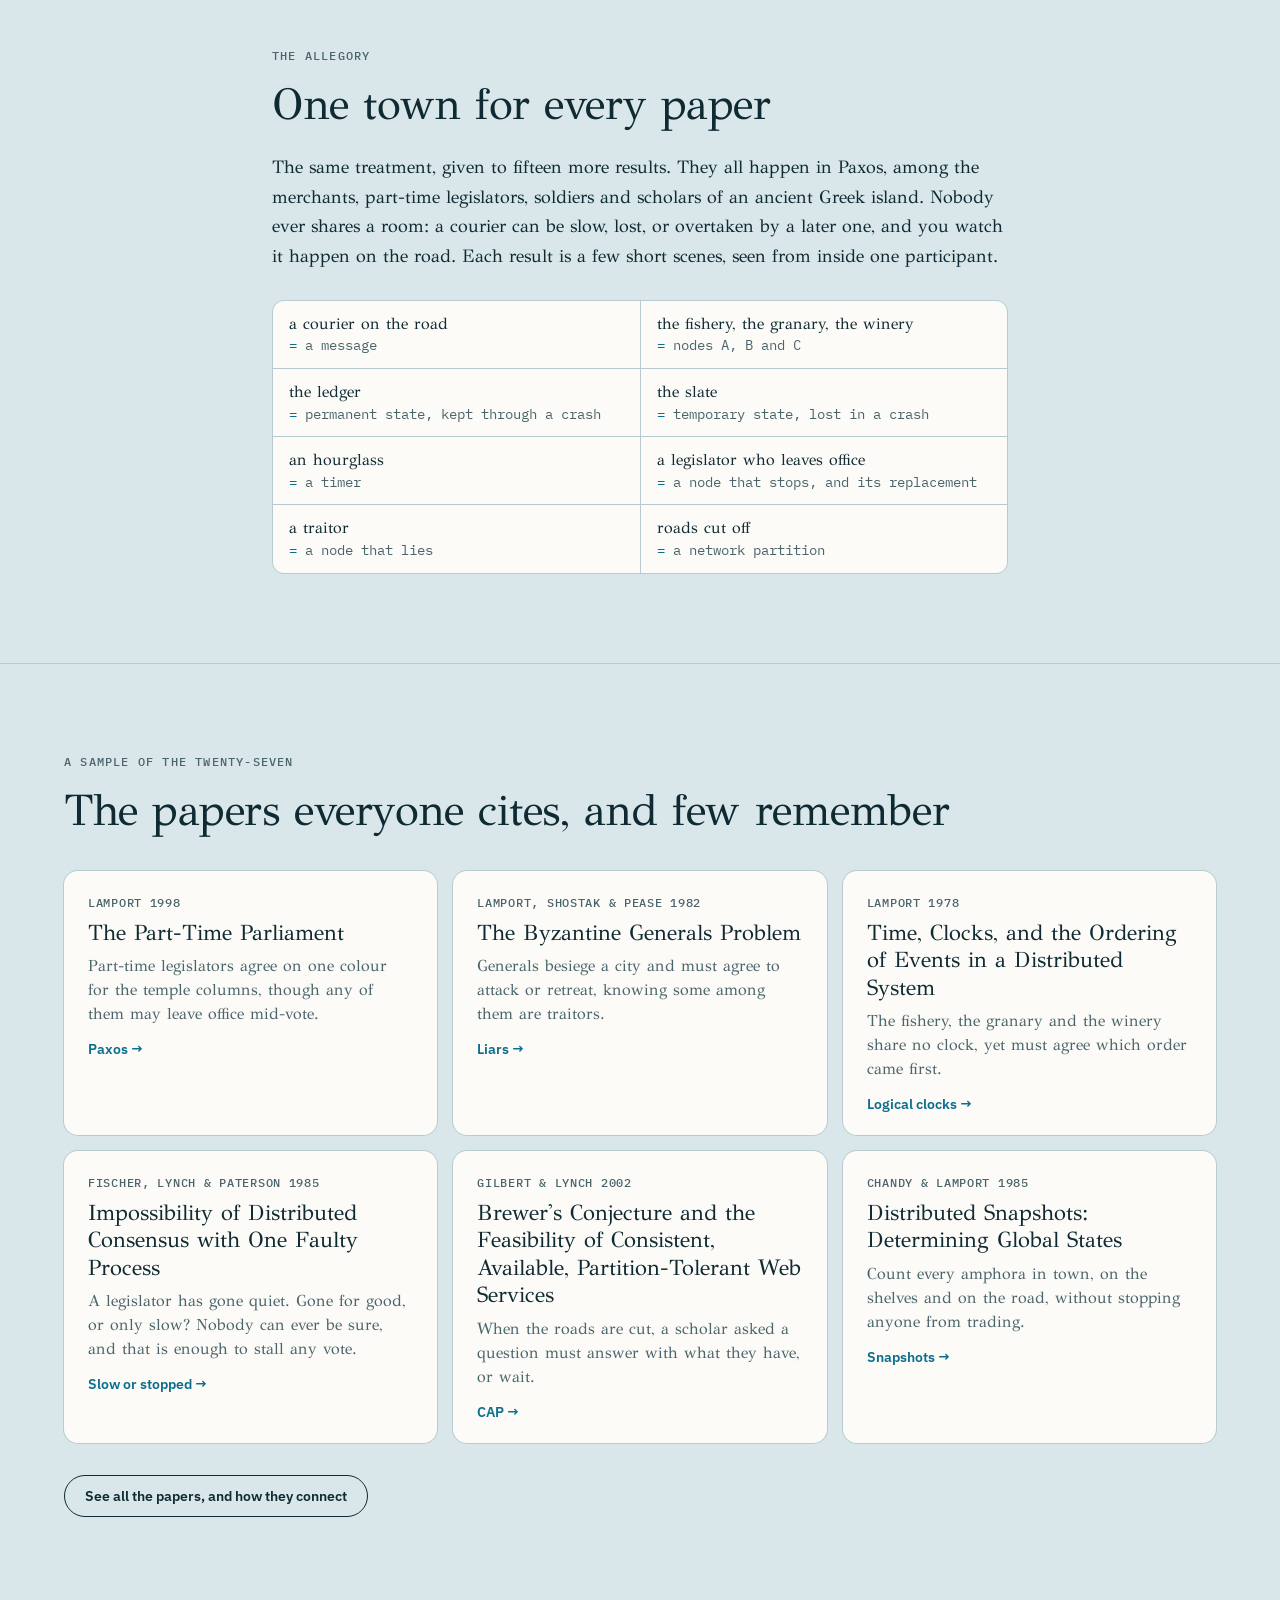
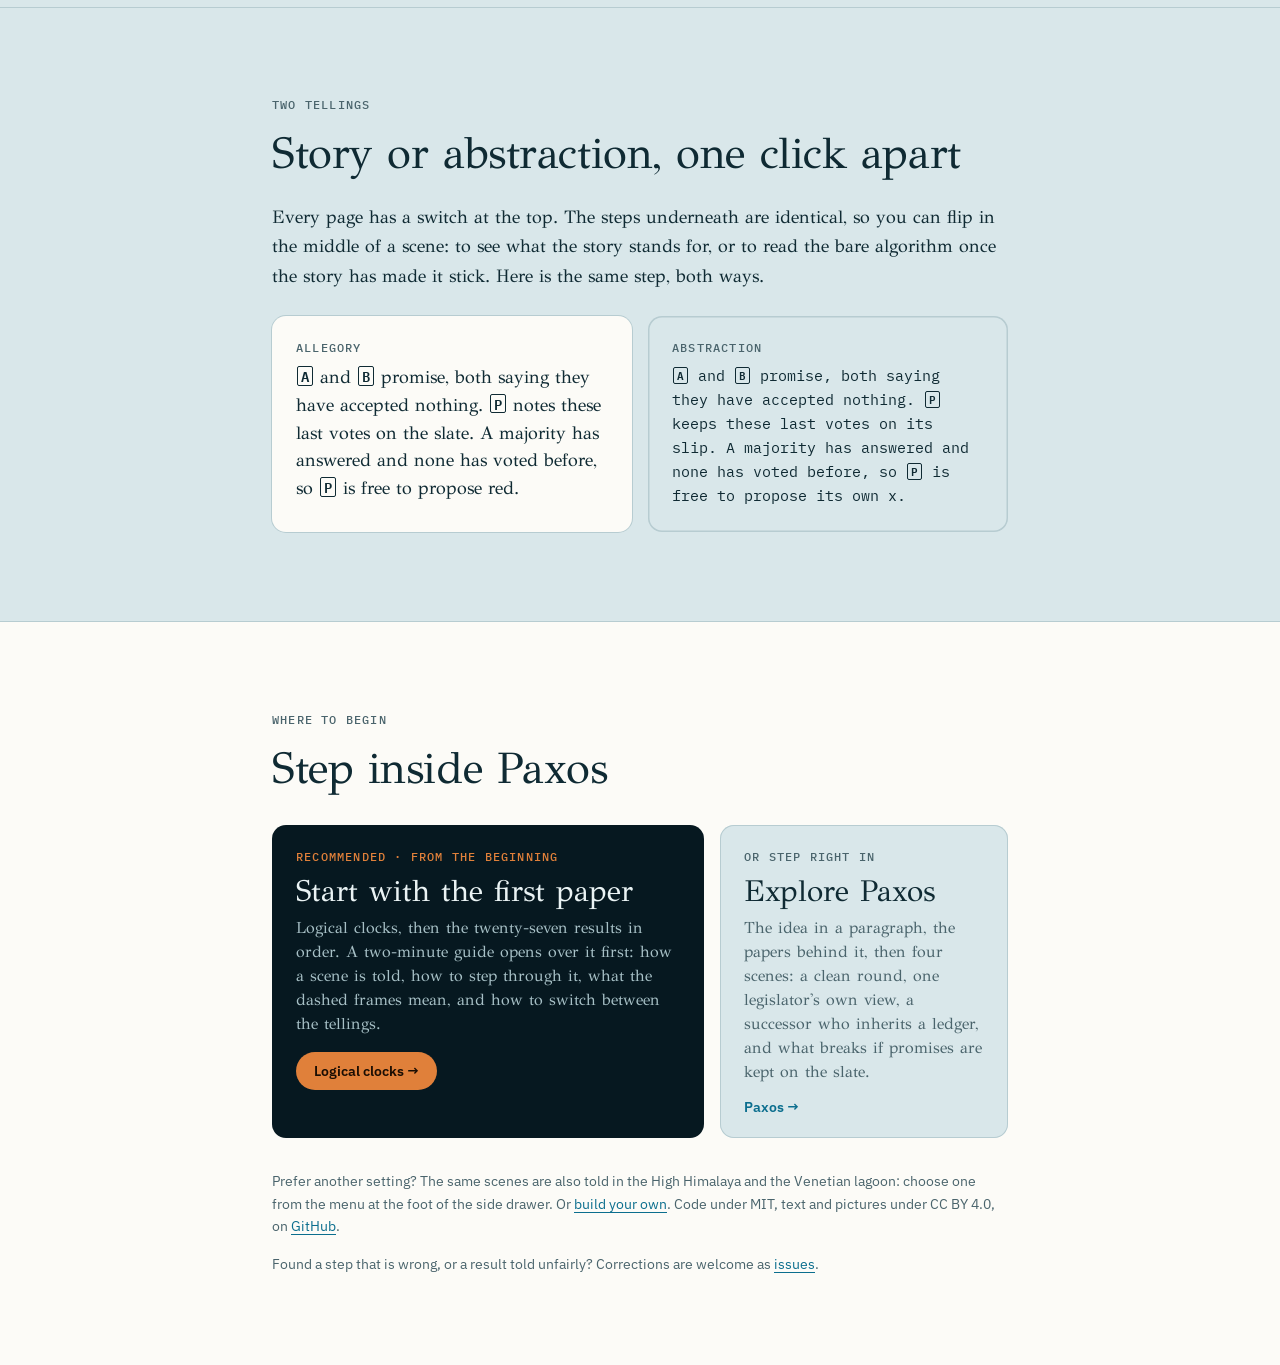
==== commit 83221de0: "Add eleven more results; one abstract vocabulary in the Abstraction Eleven results join the page (sc" ====
--- a/site/index.html
+++ b/site/index.html
@@ -4,11 +4,11 @@
 <meta charset="utf-8">
 <meta name="viewport" content="width=device-width, initial-scale=1">
 <title>Distributed Algorithms of Ancient Greece</title>
-<meta name="description" content="Sixteen results from distributed computing, from logical clocks to Paxos, CAP and the Byzantine generals, each told twice: as scenes in an ancient Greek town where every message is a courier on the road, and as nodes A, B and C.">
+<meta name="description" content="Twenty-seven results from distributed computing, from logical clocks to Paxos, CAP, the Byzantine generals and the longest chain, each told twice: as scenes in an ancient Greek town where every message is a courier on the road, and as nodes A, B and C.">
 <meta property="og:type" content="website">
 <meta property="og:url" content="https://kikkupico.github.io/DAAG2/">
 <meta property="og:title" content="Distributed Algorithms of Ancient Greece">
-<meta property="og:description" content="Paxos, CAP, the Byzantine generals and thirteen more results, told as scenes in one Greek town, and again as nodes A, B and C. Same steps, two tellings.">
+<meta property="og:description" content="Paxos, CAP, the Byzantine generals and twenty-four more results, told as scenes in one Greek town, and again as nodes A, B and C. Same steps, two tellings.">
 <meta property="og:image" content="https://images.detangled.dev/img/city-3d-1200.webp">
 <meta property="og:image:width" content="1200">
 <meta property="og:image:height" content="900">
@@ -59,10 +59,13 @@
 <script src="js/data/papers.js"></script>
 <script src="js/data/telling-text.js"></script>
 <script src="js/data/scenes-extra.js"></script>
+<script src="js/data/scenes-more.js"></script>
 <script src="js/data/telling.js"></script>
+<script src="js/data/telling-more.js"></script>
 <script src="js/data/plain.js"></script>
 <script src="js/data/allegories.js"></script>
 <script src="js/data/traces.js"></script>
+<script src="js/data/traces-more.js"></script>
 <script src="js/trace.js"></script>
 <script src="js/catalogue.js"></script>
 <script src="js/state.js"></script>
--- a/site/css/base.css
+++ b/site/css/base.css
@@ -131,3 +131,10 @@
 /* the menu of allegories, in the drawer: only there when the page holds more than one */
 .alg { display: grid; gap: var(--s1); padding-inline: var(--s2); margin-top: auto; padding-top: var(--s4); border-top: 1px solid var(--line); }
 .alg select { font: 500 var(--t-sm)/1.3 var(--sans); color: var(--ink); background: var(--room); border: 1px solid var(--line); border-radius: 8px; padding: 8px 10px; width: 100%; }
+/* chapters fold: a header button with the chapter's number, name and count */
+.chh { display: grid; grid-template-columns: minmax(0, 1fr) auto 16px; gap: var(--s2); align-items: center; width: 100%; padding: 4px var(--s2) var(--s2); border-radius: 6px; text-align: left; }
+.chh .label { padding: 0; }
+.chh small { font: 400 var(--t-xs) var(--mono); color: var(--soft); }
+.chh svg { color: var(--soft); transition: transform .15s ease; } .chh[aria-expanded="true"] svg { transform: rotate(90deg); }
+.chh:hover { background: var(--ground); }
+nav#index { gap: var(--s3); }
--- a/site/css/scene.css
+++ b/site/css/scene.css
@@ -131,3 +131,32 @@
 .about .src { font: var(--t-sm)/1.6 var(--sans); color: var(--soft); max-width: var(--measure); }
 /* four cards go two by two, never three and an orphan */
 .customs:has(> li:nth-child(4):last-child) { grid-template-columns: repeat(auto-fit, minmax(min(100%, 260px), 1fr)); }
+/* the overview: one lane per chapter; each result lists the results it leads to */
+.mapbox.lanes { display: grid; grid-template-columns: repeat(auto-fit, minmax(146px, 1fr)); gap: var(--s3); align-items: start; }
+.mlane > .label { display: flex; gap: var(--s2); align-items: baseline; margin: 0 0 var(--s2); }
+.mlane > .label b { font: 600 var(--t-xs) var(--mono); color: var(--node); }
+.mlane ol, .mto { list-style: none; margin: 0; padding: 0; display: grid; gap: var(--s2); }
+.mcard { background: var(--ground); border: 1.5px solid var(--line); border-radius: 8px; overflow: hidden; }
+.mcn { display: grid; gap: 2px; width: 100%; padding: 8px 10px; text-align: left; }
+.mcn span { font: 600 16px/1.25 var(--serif); color: var(--ink); } .mcn small { font: 12px var(--mono); color: var(--soft); }
+.mcn:hover, .mcn:focus-visible { background: var(--node-wash); }
+.mto { gap: 0; border-top: 1px solid var(--line); }
+.mto button { display: grid; gap: 1px; width: 100%; padding: 5px 10px 6px; text-align: left; }
+.mto .mtn { font: 500 13px/1.3 var(--sans); color: var(--ink); } .mto .mtl { font: 12.5px/1.35 var(--sans); color: var(--soft); }
+.mto button:hover, .mto button:focus-visible { background: var(--node-wash); } .mto button:hover .mtl { text-decoration: underline; }
+/* the Papers page: every result, by chapter, with the papers it is told from */
+.plist { display: grid; gap: var(--s5); }
+.pchap > .label { display: flex; gap: var(--s2); align-items: baseline; margin: 0 0 var(--s2); }
+.pchap > .label b { font: 600 var(--t-xs) var(--mono); color: var(--node); }
+.pchap ol { list-style: none; margin: 0; padding: 0; display: grid; gap: var(--s2); }
+.pitem { background: var(--room); border: 1.5px solid var(--line); border-radius: 8px; overflow: hidden; }
+.pitem > button { display: grid; gap: var(--s2); width: 100%; padding: 10px 12px; text-align: left; }
+.pitem > button:hover, .pitem > button:focus-visible { background: var(--node-wash); }
+.psrc { display: grid; gap: var(--s2); }
+.pp { display: grid; gap: 1px; }
+.pp .pt { font: 600 18px/1.3 var(--serif); font-style: normal; color: var(--ink); }
+.pp .pw { font: var(--t-sm)/1.4 var(--sans); color: var(--soft); }
+.pp.rel .pt { font: italic 15px/1.35 var(--serif); color: var(--soft); } .pp.rel .label { font-size: 11px; }
+.pin { font: 12px/1.4 var(--mono); color: var(--soft); border-top: 1px solid var(--line); padding-top: var(--s2); }
+.pin span { color: var(--node); font-weight: 600; }
+.pitem > button:hover .pin span { text-decoration: underline; }
--- a/site/css/compare.css
+++ b/site/css/compare.css
@@ -89,3 +89,6 @@
   .al-h { display: none; }
   .al-c.none { display: none; }
 }
+
+/* a pair's ways in: watch the two on one split stage, or line their steps up here */
+.vp-go { display: flex; flex-wrap: wrap; gap: var(--s2); }
--- a/site/css/theater.css
+++ b/site/css/theater.css
@@ -26,22 +26,23 @@
 /* the head: the menu; the pickers for the result and the scene, between the ways to the pages before and after; the tellings; the guide */
 .thead { display: none; }
 .thead .tgo { flex: 1 1 auto; min-width: 0; display: flex; align-items: center; gap: var(--s2) var(--s3); }
-.thead .tpick { min-width: 0; display: flex; align-items: center; gap: 8px; }
-.thead .tpick.paper { flex: 0 1 220px; } .thead .tpick.scene { flex: 0 1 340px; }
-.thead .tpick .label { flex: none; }
-.thead select { appearance: none; width: 100%; min-width: 0; font: 500 var(--t-sm)/1.2 var(--sans); color: var(--ink); background: var(--ground) url("data:image/svg+xml,%3Csvg xmlns='http://www.w3.org/2000/svg' viewBox='0 0 12 8'%3E%3Cpath d='M1 1.5l5 5 5-5' fill='none' stroke='%23889' stroke-width='1.6'/%3E%3C/svg%3E") no-repeat right 11px center / 10px; border: 1px solid var(--line); border-radius: 99px; padding: 8px 30px 8px 14px; cursor: pointer; text-overflow: ellipsis; }
-.thead select:hover { border-color: var(--node); }
-:root[data-reg="isle"] .thead select { font: 400 var(--t-md)/1.2 var(--serif); }
+.thead .tt { flex: 1 1 auto; min-width: 0; display: grid; gap: 1px; text-align: center; }
+.thead .tt > * { overflow: hidden; text-overflow: ellipsis; white-space: nowrap; }
+.thead .tp { font: var(--t-sm)/1.35 var(--sans); color: var(--soft); }
+.thead .tp b { font-weight: 600; color: var(--ink); }
+.thead .tp i { font-style: normal; }
+.thead .ts { font: 500 var(--t-lg)/1.25 var(--serif); }
+:root[data-reg="isle"] .thead .ts { font-weight: 400; }
+.thead .tmap[aria-current] { background: var(--node-wash); color: var(--node); }
 .thead .reg { margin-left: auto; flex: none; }
 .thead .tnav { flex: none; width: 36px; height: 36px; display: grid; place-items: center; border-radius: 6px; color: var(--soft); }
 .thead .tnav:hover { background: var(--ground); color: var(--ink); }
 .thead .tnav[disabled] { opacity: .3; pointer-events: none; }
-@media (max-width: 1000px) { .thead .tpick .label { display: none; } .thead .reg button { padding: 7px 10px; } }
+@media (max-width: 1000px) { .thead .reg button { padding: 7px 10px; } }
 /* a narrow window: the pickers and their arrows take a row of their own, under the menu, the tellings and the guide */
 @media (max-width: 720px) {
   :root[data-theater] #thead { flex-wrap: wrap; padding: 6px 8px; }
   .thead .tgo { order: 1; flex: 1 1 100%; }
-  .thead .tpick.paper { flex: 1 1 40%; } .thead .tpick.scene { flex: 1 1 60%; }
   .thead .reg button { padding: 7px 9px; font-size: var(--t-xs); }
 }
 
@@ -60,8 +61,68 @@
 .shead .sabout p { margin: 0; }
 :root[data-theater="stack"] .shead .point { font-size: var(--t-sm); }      /* under the picture there is little room */
 
+/* the stepper's arrows, the way through a scene: coloured so they stand out from the dots, the way on filled */
+:root[data-theater] #sctl .arrow { border-color: var(--node); color: var(--node); background: var(--node-wash); }
+:root[data-theater] #sctl .arrow[data-stage="1"] { background: var(--node); color: var(--on-node); }
+:root[data-theater] #sctl .arrow:hover:not(:disabled) { filter: brightness(1.12); }
+:root[data-theater] #sctl .arrow:disabled { opacity: .35; }
+
 /* the replay button: on the picture's right edge, at mid-height (that edge is usually empty; the corner collided with labels) */
 .stage .replay { right: 10px; top: calc(50% - 14px); }
+
+/* twin scenes on one stage: two pictures side by side, each captioned, and in the panel the twin's step under the scene's own */
+:root[data-theater] #stepbar.split #pict { grid-template-columns: 1fr 1fr; gap: 2px; align-content: center; }
+:root[data-theater] #stepbar.split .stv { width: calc(var(--tw) / 2); }
+.split .half { position: relative; min-width: 0; }
+.split .hcap { position: absolute; left: 8px; top: 8px; z-index: 4; display: flex; align-items: center; gap: 6px; max-width: calc(100% - 16px); margin: 0; padding: 5px 9px; border-radius: 6px; background: var(--room); box-shadow: 0 2px 8px rgb(0 0 0 / .2); font-size: var(--t-xs); }
+.split .hcap b { font: 500 var(--t-sm)/1.2 var(--serif); white-space: nowrap; overflow: hidden; text-overflow: ellipsis; }
+.split .shead .beside { font-size: var(--t-md); color: var(--soft); }
+.split .shead .cmpnote { margin: 0; font-size: var(--t-sm); color: var(--soft); }
+.split .sd[data-dv] { box-shadow: 0 0 0 2px var(--room), 0 0 0 4px var(--out); }
+.split .sd[data-only] { border-style: dotted; border-color: var(--out); color: var(--out); }
+.twinp { display: grid; gap: var(--s2); margin-top: var(--s4); padding-top: var(--s3); border-top: 1px dashed var(--line); }
+.twinp .tw-h { margin: 0; display: flex; gap: var(--s2); align-items: baseline; }
+.twinp .tw-h b { font: 500 var(--t-md)/1.3 var(--serif); }
+.twinp .tw-same { margin: 0; font-style: italic; color: var(--soft); }
+
+/* a phone: under the picture the column is a sheet with a handle; pulled up, it covers most of the picture */
+.sheet-h { display: none; }
+@media (max-width: 639px) {
+  :root[data-theater="stack"] .sheet-h { display: grid; place-items: center; width: 100%; height: 22px; margin: -10px 0 -2px; }
+  :root[data-theater="stack"] .sheet-h i { width: 40px; height: 5px; border-radius: 3px; background: var(--line); }
+  :root[data-theater="stack"] #pict { transition: max-height .25s ease; max-height: 100vh; overflow: hidden; }
+  :root[data-theater="stack"][data-sheet="up"] #pict { max-height: 16vh; }
+  :root[data-theater="stack"] #shead { border-radius: 14px 14px 0 0; box-shadow: 0 -8px 20px rgb(0 0 0 / .18); position: relative; z-index: 2; }
+  .split .hcap { top: auto; bottom: 4px; left: 4px; padding: 2px 6px; box-shadow: none; }      /* two small pictures: just the name, at the foot */
+  .split .hcap .label { display: none; }
+  .split .hcap b { font-size: var(--t-xs); }
+}
+@media (prefers-reduced-motion: reduce) { :root[data-theater="stack"] #pict { transition: none; } }
+/* an upright phone: every part above the step's text kept short. The head is one row, naming the scene; the column's own
+   head is just the sheet's handle and the ⓘ, which also holds the point; the tabs are tighter; the dots lose their key */
+.sab-point { display: none; }
+@media (max-width: 639px) {
+  :root[data-theater="stack"] #thead { flex-wrap: nowrap; gap: 2px; padding: 3px 4px; }
+  :root[data-theater="stack"] .thead .tgo { order: 0; flex: 1 1 auto; }
+  :root[data-theater="stack"] .thead .tp, :root[data-theater="stack"] .thead .tmap { display: none; }
+  :root[data-theater="stack"] .thead .ts { font-size: var(--t-md); }
+  :root[data-theater="stack"] .thead .tnav { width: 34px; height: 34px; }
+  :root[data-theater="stack"] .thead .reg button { padding: 6px 8px; font-size: 11.5px; }
+  :root[data-theater="stack"] #shead { position: relative; padding: 0 8px; gap: 0; }
+  :root[data-theater="stack"] .shead .sheet-h { margin: 0; height: 24px; }
+  :root[data-theater="stack"] .shead .sh-t { position: absolute; right: 6px; top: -4px; }
+  :root[data-theater="stack"] .shead .sh-t h2, :root[data-theater="stack"] #shead > .point, :root[data-theater="stack"] .split .shead > .cmpnote { display: none; }
+  :root[data-theater="stack"] .shead .sh-i { width: 30px; height: 30px; }
+  :root[data-theater="stack"] .shead .sabout { margin: 4px 0 8px; max-height: 40vh; }
+  :root[data-theater="stack"] .sab-point { display: block; }
+  :root[data-theater="stack"] .split .shead > .ctl { position: absolute; left: 8px; top: 0; }
+  :root[data-theater="stack"] .split .shead .btn { padding: 2px 10px; min-height: 0; font-size: var(--t-xs); }
+  :root[data-theater="stack"] .stepbar .pov [data-pov] { padding: 7px 10px 6px; }
+  :root[data-theater="stack"] #sctl { padding-block: 4px 6px; gap: 4px 8px; }
+  :root[data-theater="stack"] #sctl .sfoot { display: none; }
+  :root[data-theater="stack"] #sctl .sg > .label { font-size: 10px; }
+  :root[data-theater="stack"] #panel { padding-top: 8px; }
+}
 
 /* the end of a scene: the way on */
 .endnav { margin-top: var(--s4); display: flex; flex-wrap: wrap; gap: var(--s2); }
@@ -80,6 +141,25 @@
 :root[data-theater="intro"] .ipict { display: grid; align-content: center; position: fixed; left: 0; top: var(--hh, 56px); bottom: 0; width: var(--iw, 0px); z-index: 51; background: var(--ground); border-right: 1px solid var(--line); overflow: hidden; }
 :root[data-theater="intro"] .ipict .stage { margin: 0; }
 :root[data-theater="intro"] .ipict .stv { width: var(--iw); max-width: none; border-radius: 0; }
+
+/* the Papers page on the stage: the list of papers first, on the left; the map, secondary, in a pane on the right; on a narrow window, the map under the list */
+:root[data-theater="intro"]:has(.mpict) main { padding-left: max(var(--s5), calc((100vw - var(--iw, 0px) - 760px) / 2)); padding-right: calc(var(--iw, 0px) + max(var(--s5), calc((100vw - var(--iw, 0px) - 760px) / 2))); }
+:root[data-theater="intro"] .mpict { left: auto; right: 0; border-right: 0; border-left: 1px solid var(--line); }
+:root[data-theater="intro"] .mpict { align-content: start; padding: var(--s5); overflow-y: auto; }
+:root[data-theater="intro"] .mpict .mapbox { margin: 0; }
+:root[data-theater="intro"] .mpict .mapbox.lanes { grid-template-columns: repeat(auto-fit, minmax(112px, 1fr)); padding: var(--s3); gap: var(--s2); }
+:root[data-theater="intro"] .mpict svg { width: 100%; height: auto; max-height: calc(100vh - var(--hh, 56px) - 48px); }
+@media (max-width: 959px) { :root[data-theater="intro"] .mpict { display: block; position: static; width: auto; padding: 0; margin-top: var(--s4); border: 0; background: none; }
+  /* the Papers page on a narrow window: the list first, the map under it */
+  :root[data-theater="intro"] #scene > .mpict { order: 2; } }
+
+/* the guide: a panel over the whole window, read and closed */
+.gmodal { position: fixed; inset: 0; z-index: 70; background: var(--ground); overflow: hidden; }
+.gmodal .gbody { height: 100%; overflow-y: auto; overscroll-behavior: contain; padding: var(--s7) max(var(--s5), calc((100vw - 760px) / 2)) var(--s7); box-sizing: border-box; }
+.gmodal .gclose { position: fixed; top: 12px; right: 14px; z-index: 71; width: 42px; height: 42px; display: grid; place-items: center; border-radius: 50%; background: var(--room); border: 1px solid var(--line); color: var(--ink); box-shadow: 0 2px 10px rgb(0 0 0 / .2); }
+.gmodal .gclose:hover { border-color: var(--node); }
+.gmodal .gend { margin: var(--s6) 0 0; }
+:root.guiding { overflow: hidden; }
 
 /* a short window, such as a phone on its side: tighter, so more of the step's text shows without scrolling */
 @media (max-height: 520px) {
@@ -97,6 +177,9 @@
   :root[data-theater] #panel .say { font-size: var(--t-md); }
   :root[data-theater] #panel .fcol { padding: 8px 12px 10px; gap: 6px; }
 }
+/* a phone on its side: the scene's name is over the column, by its ⓘ, so the head names only the result: once is enough.
+   (An upright phone does the opposite: there the head names the scene and the column does not.) */
+@media (max-height: 520px) and (min-width: 640px) { :root:is([data-theater="side"], [data-theater="stack"]) .thead .ts { display: none; } }
 /* the stage keeps the step groups' names and the key at any size, as on a desktop; the panel then need not repeat the phase */
 :root[data-theater] .stepbar .sfoot { display: flex; }
 :root[data-theater] #panel .sp-ph:not(:has(i)) { display: none; }
@@ -106,3 +189,18 @@
 :root[data-theater] .stepbar .skey { flex-wrap: nowrap; justify-content: safe center; }
 :root[data-theater] .stepbar .skey > span { flex: none; white-space: nowrap; }
 :root[data-theater] #sctl .skey .sd { width: 12px; height: 12px; }
+
+/* another result's scene beside this one: the panel numbers its step, since the two are not the same step from inside */
+.twinp .tw-n { font: var(--t-xs) var(--mono); color: var(--soft); }
+
+/* an upright phone, two pictures: not side by side but in turn, full width, a swipe apart. The dots in each caption say which is up */
+.split .pg { display: none; }
+:root[data-swipe] #stepbar.split #pict { display: flex; align-items: center; gap: 0; overflow-x: auto; overflow-y: hidden; scroll-snap-type: x mandatory; overscroll-behavior-x: contain; scrollbar-width: none; }
+:root[data-swipe] #stepbar.split #pict::-webkit-scrollbar { display: none; }
+:root[data-swipe] #stepbar.split .half { flex: 0 0 100%; scroll-snap-align: start; scroll-snap-stop: always; }
+:root[data-swipe] #stepbar.split .stv { width: var(--tw); }
+:root[data-swipe] .split .hcap .label { display: inline; font-size: 10px; }
+:root[data-swipe] .split .pg { display: inline-flex; gap: 2px; margin-right: 2px; }
+:root[data-swipe] .split .pg button { width: 16px; height: 16px; display: grid; place-items: center; padding: 0; }
+:root[data-swipe] .split .pg button::before { content: ""; width: 7px; height: 7px; border-radius: 50%; border: 1.5px solid var(--soft); }
+:root[data-swipe] .split .pg button[aria-current]::before { background: var(--ink); border-color: var(--ink); }
